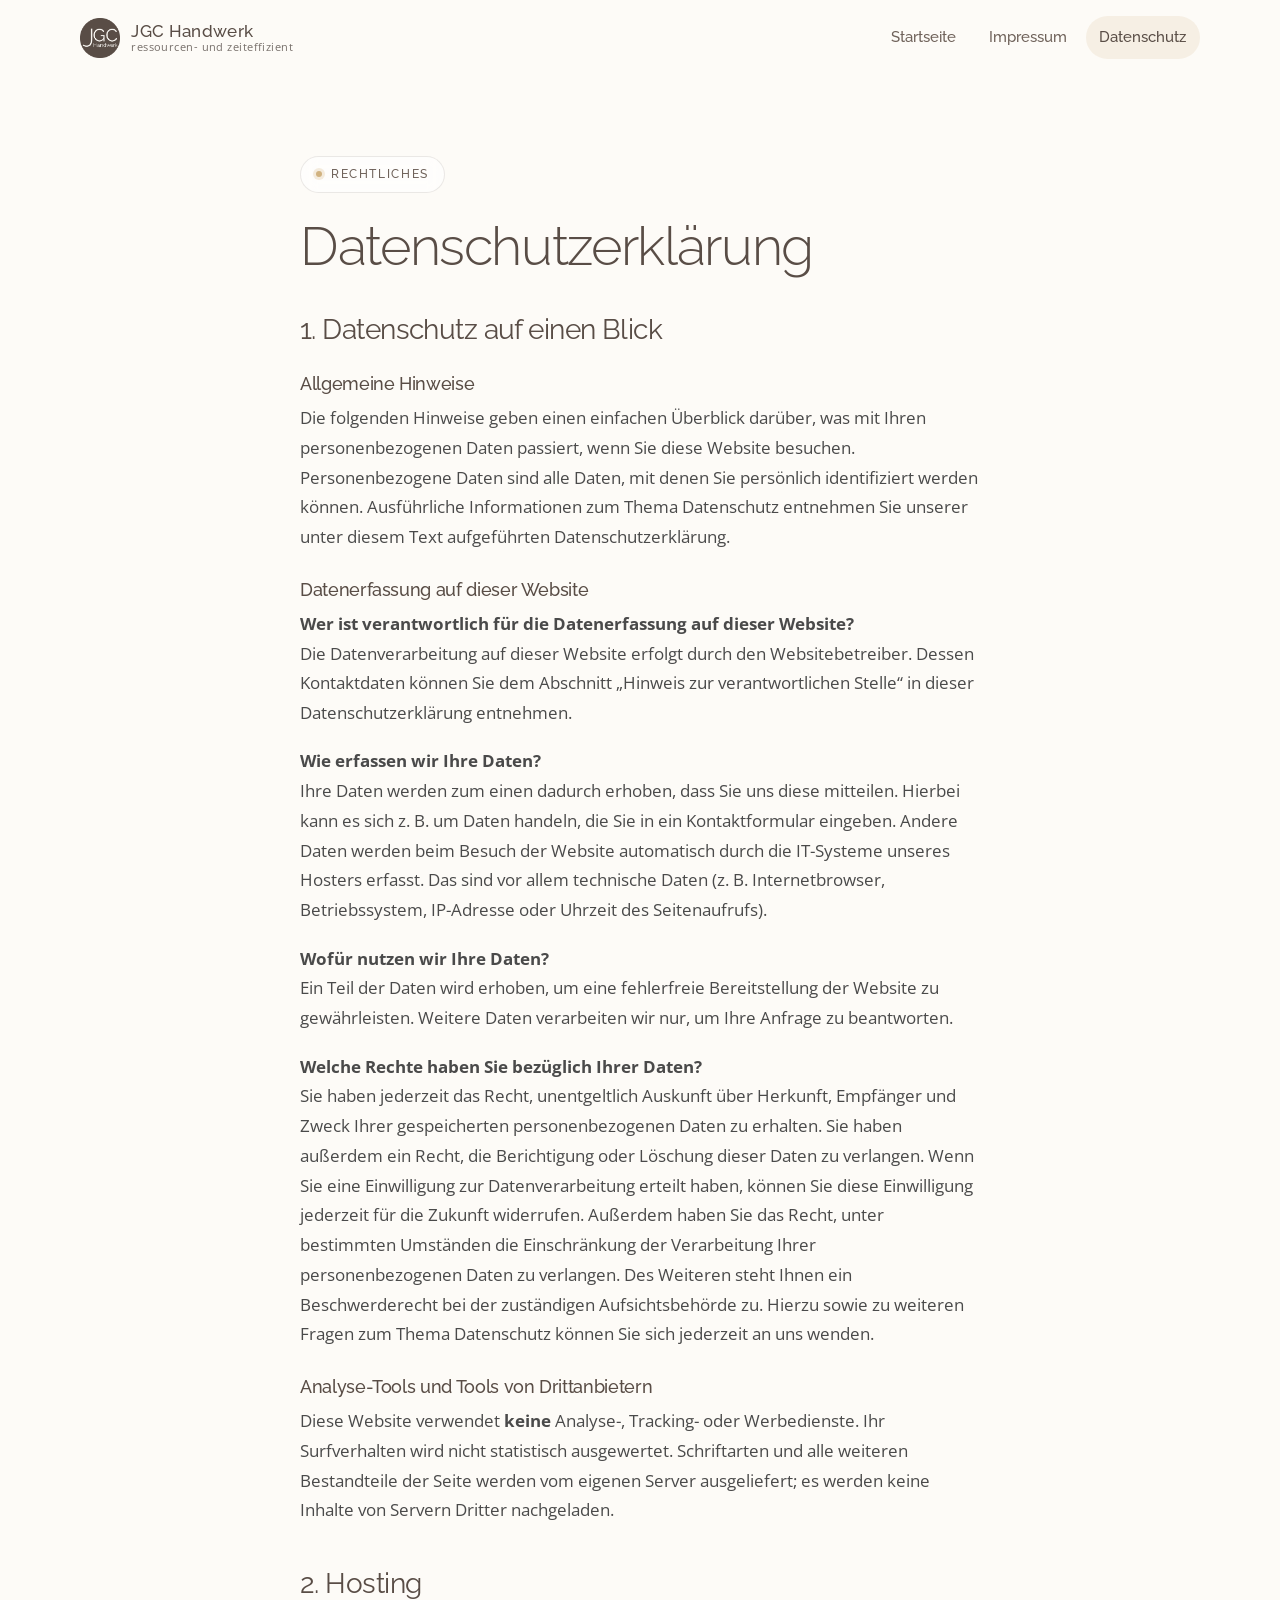
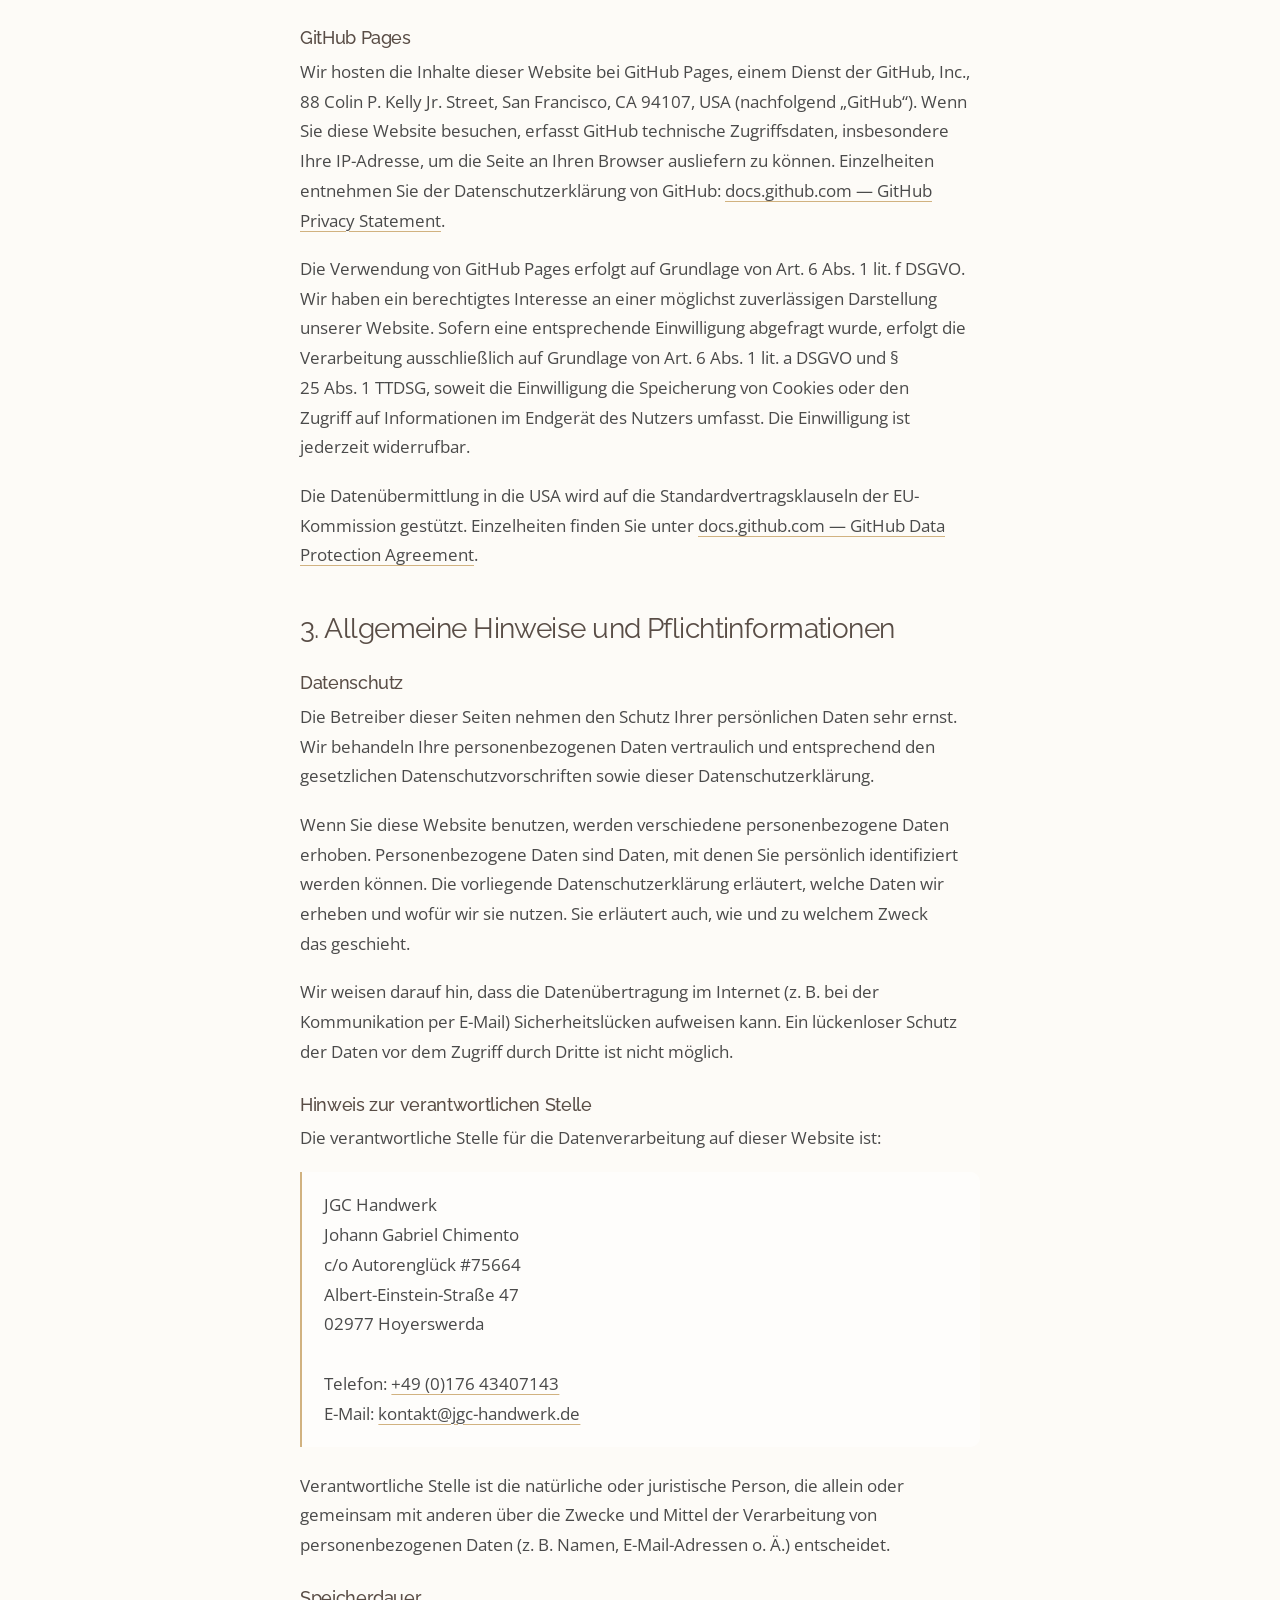
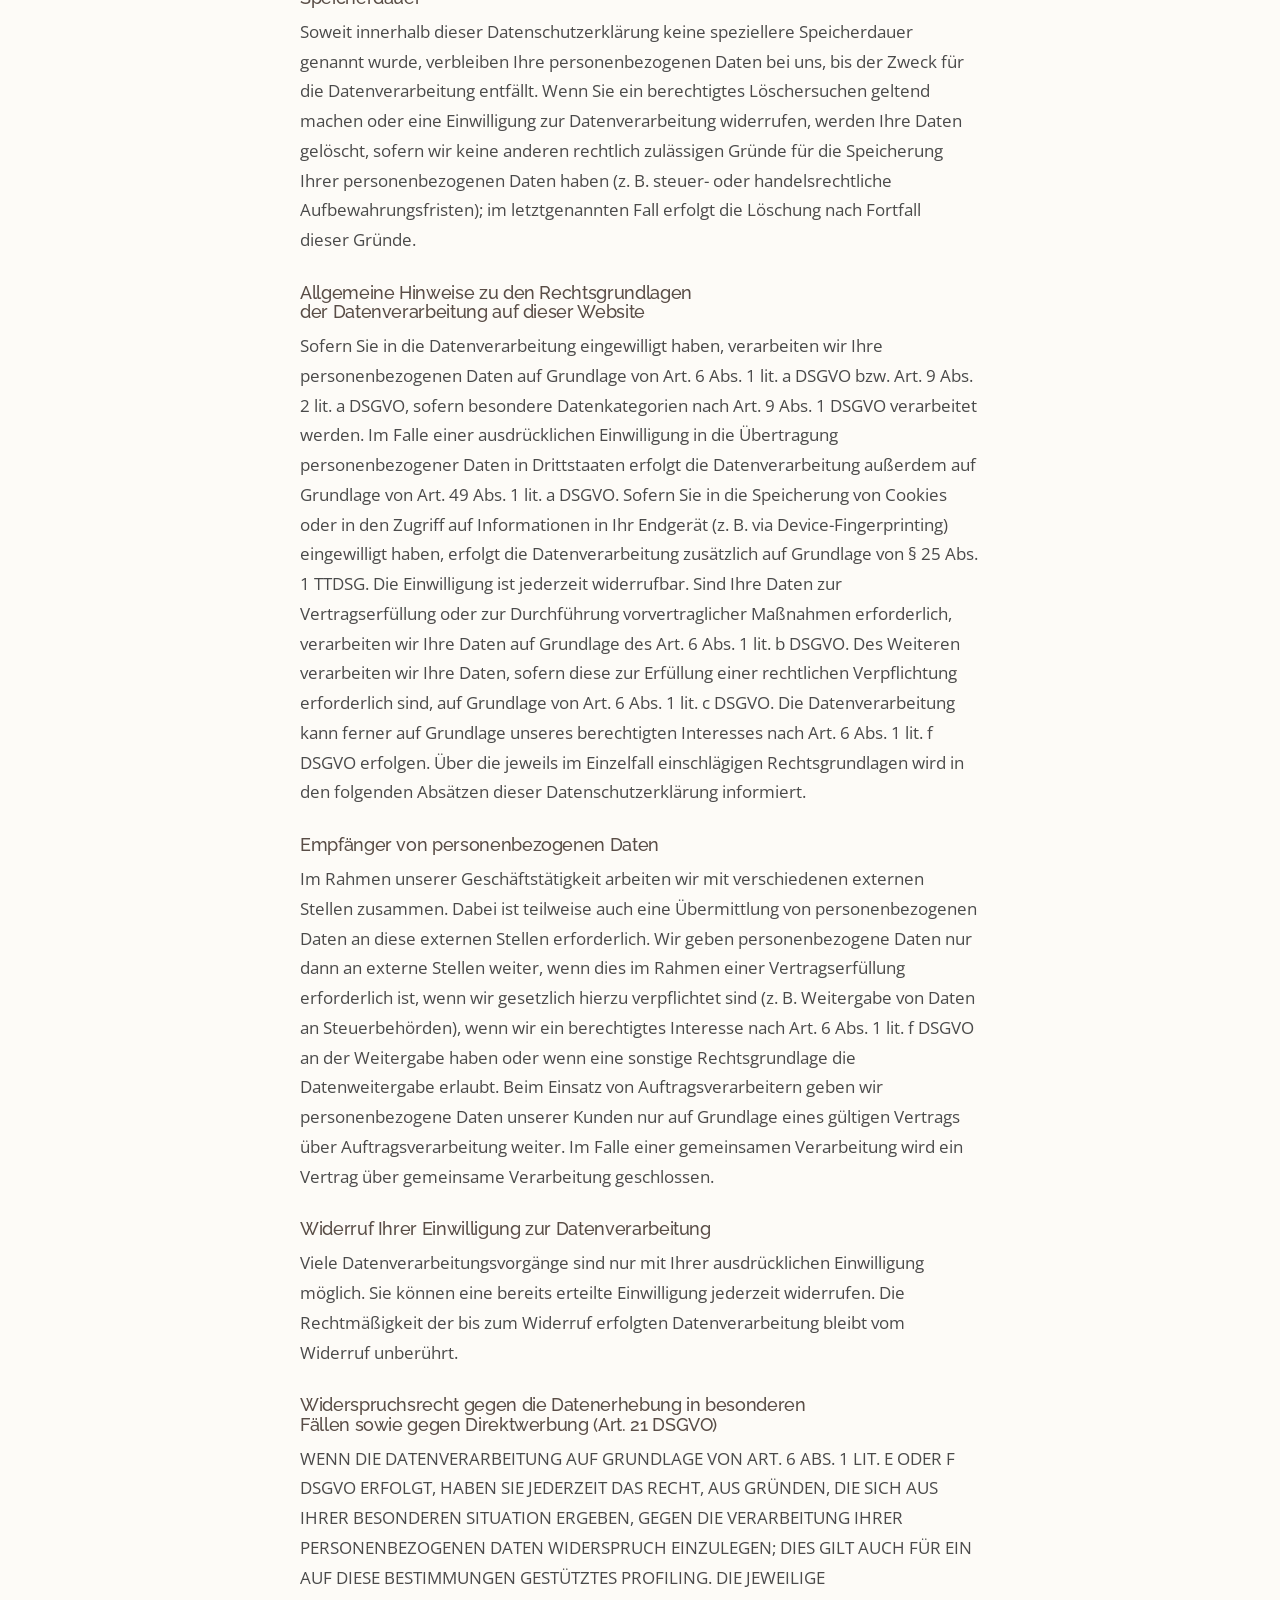
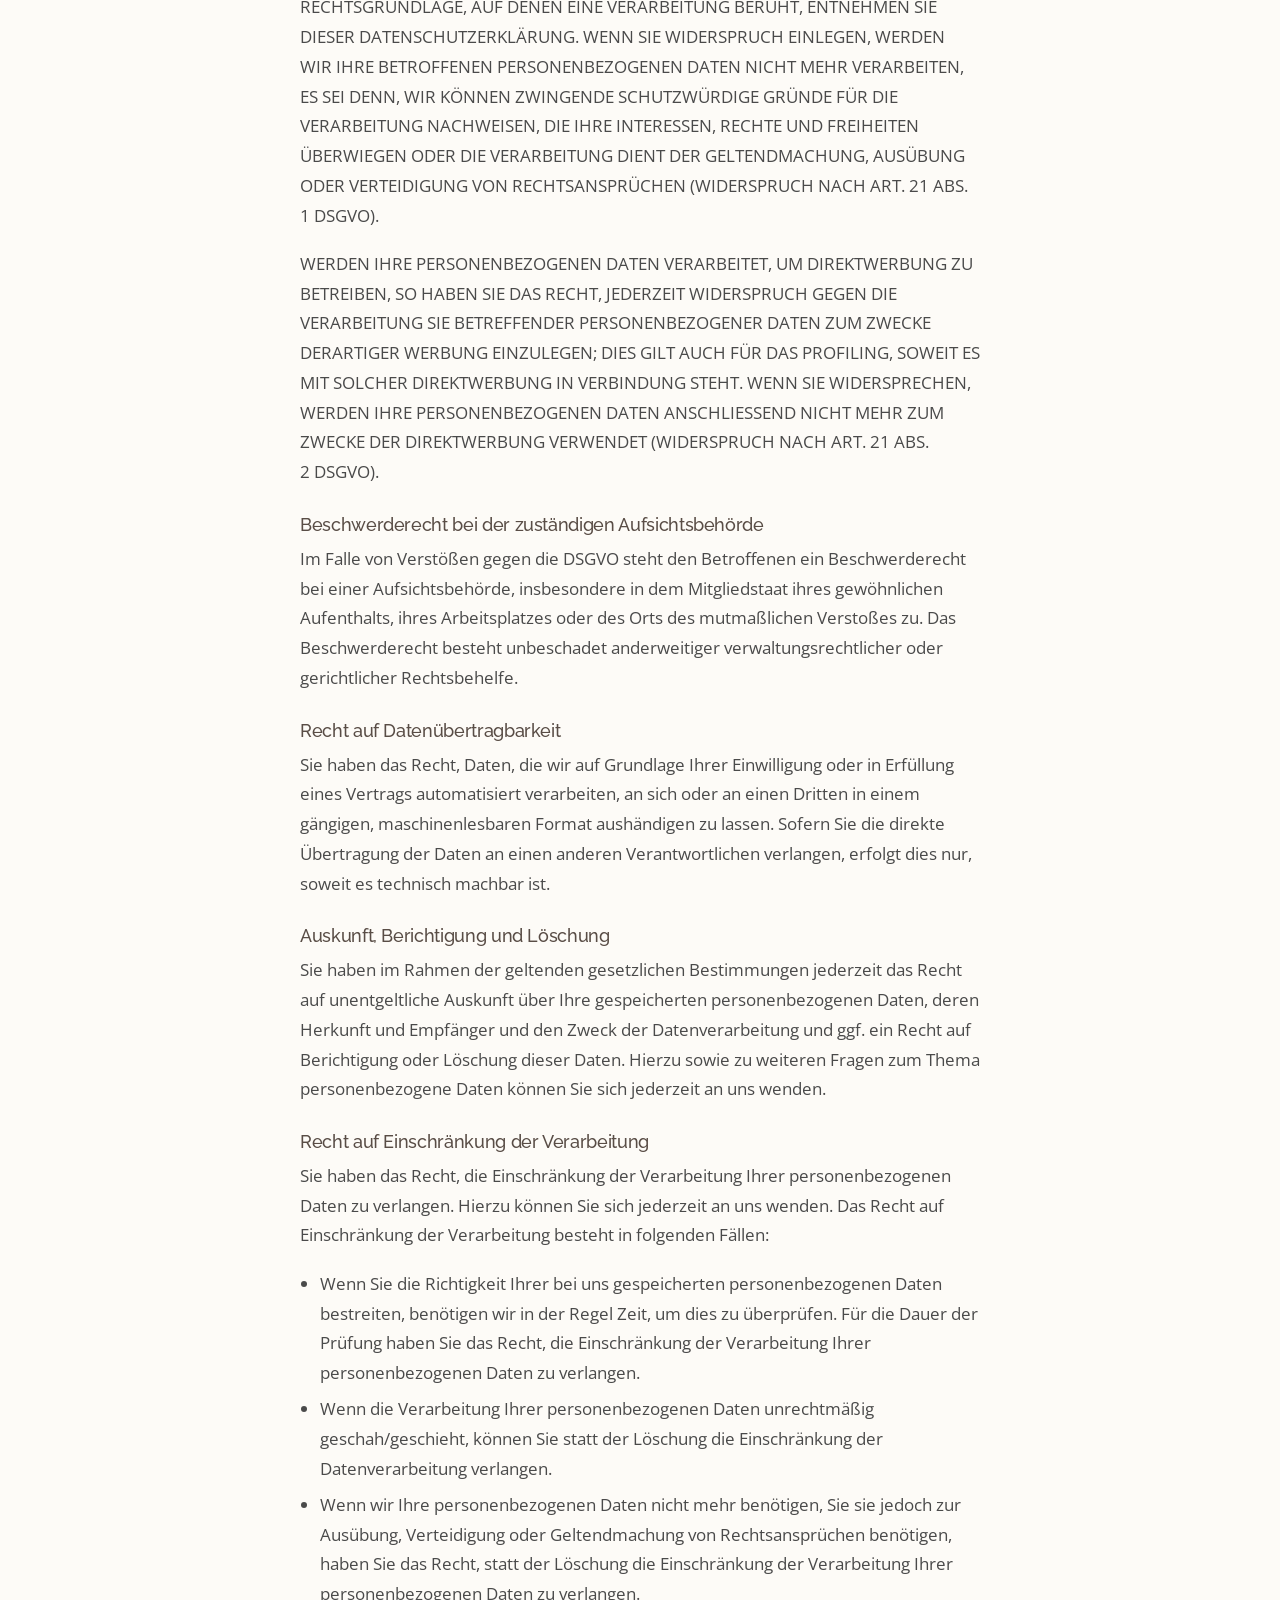
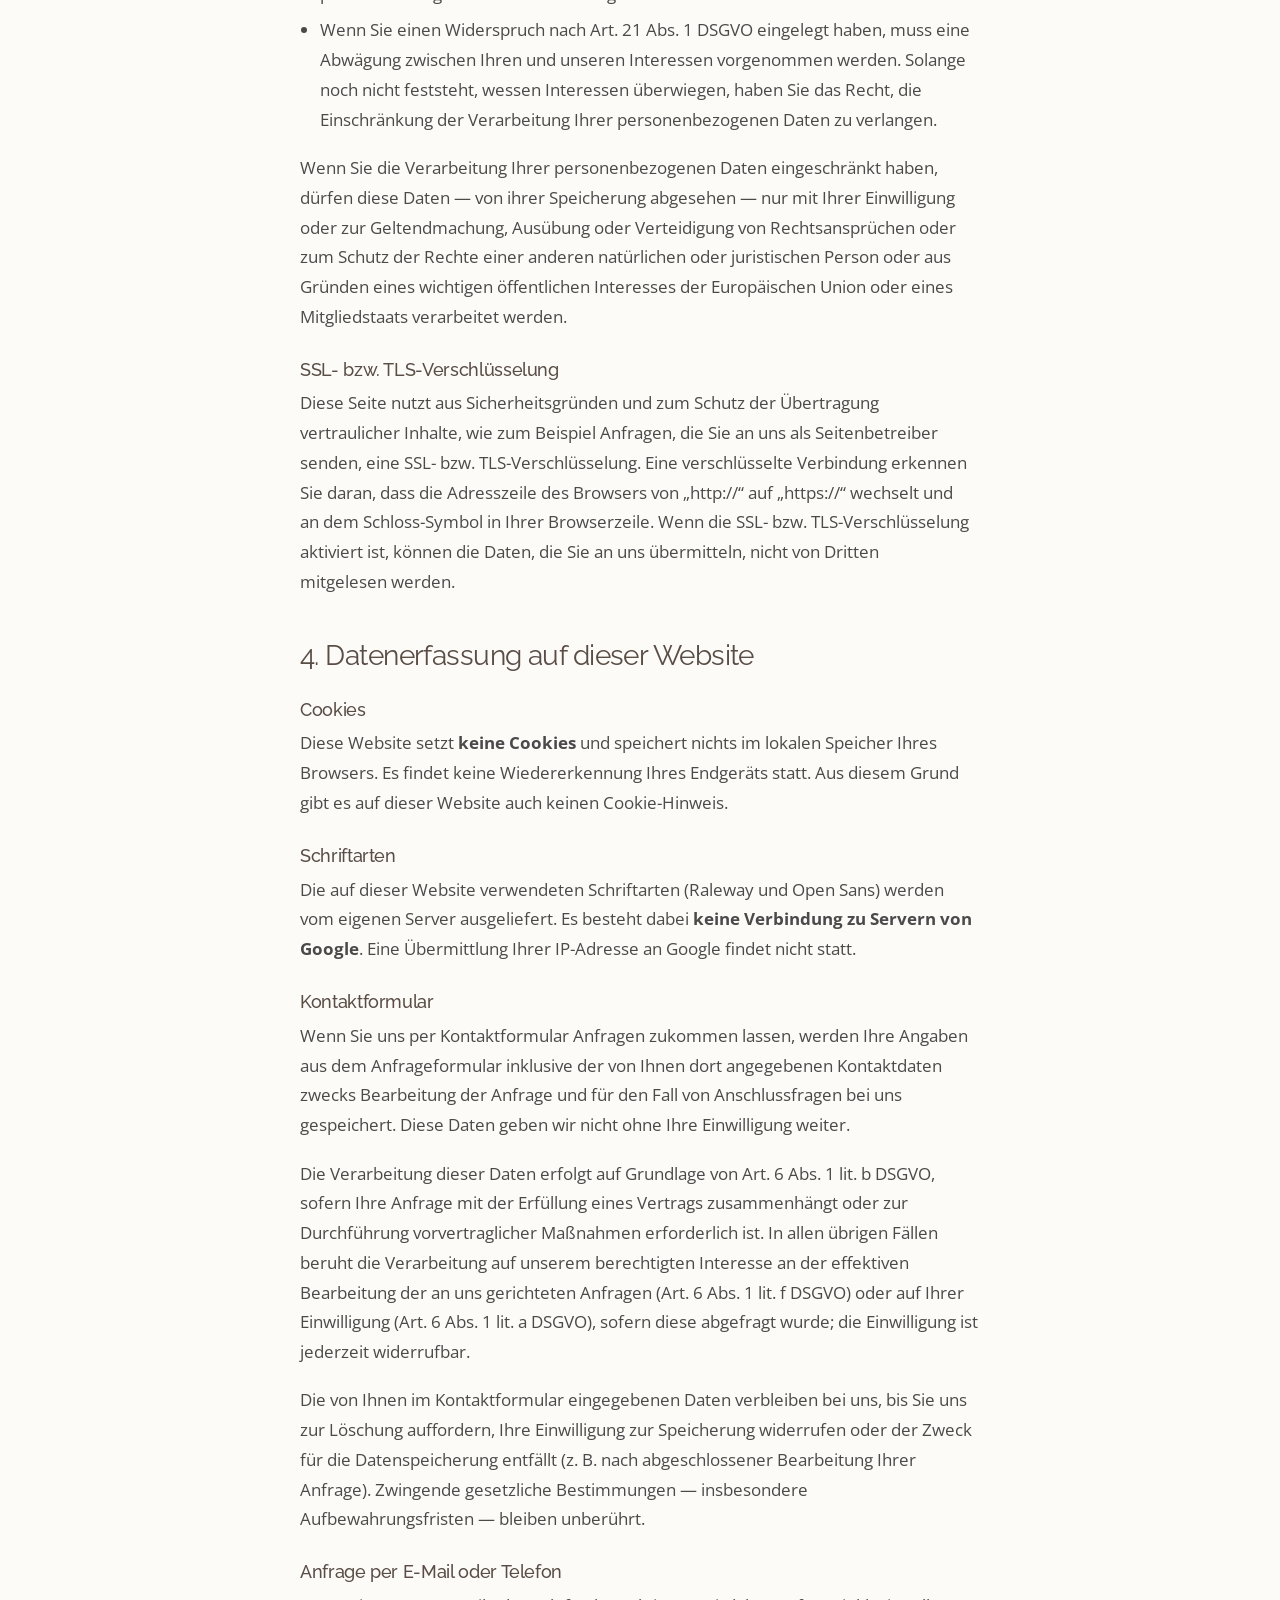
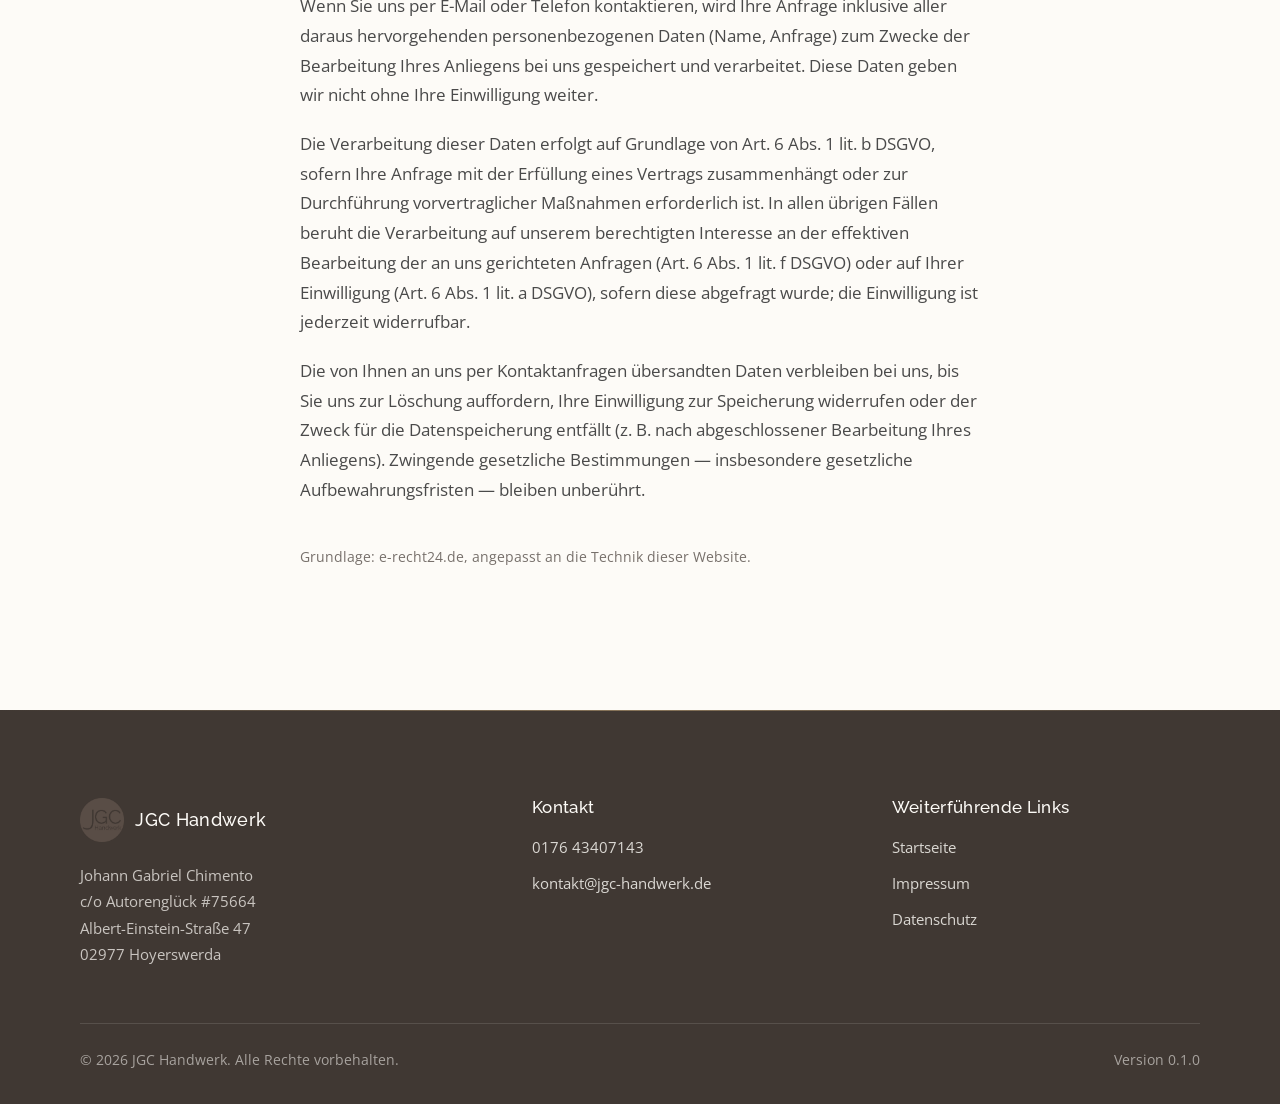
==== datenschutz.html @ c9935554 "Projekt angelegt: Stufe produkt, Geruest und Rueckkehrpunkt Neue Fassung der JGC-Handwerk-Website. I" ====
<!DOCTYPE html>
<html lang="de">
  <head>
    <meta charset="utf-8" />
    <meta name="viewport" content="width=device-width, initial-scale=1" />
    <title>Datenschutzerklärung — JGC Handwerk</title>
    <meta name="description" content="Datenschutzerklärung von JGC Handwerk — welche Daten diese Website erhebt und wofür." />
    <meta name="robots" content="noindex, follow" />
    <meta name="theme-color" content="#fdfbf7" />
    <link rel="canonical" href="https://jgc-handwerk.de/datenschutz.html" />

    <link rel="icon" href="assets/img/favicon-32.png" sizes="32x32" />
    <link rel="apple-touch-icon" href="assets/img/favicon-180.webp" />
    <link rel="preload" as="font" type="font/woff2" href="assets/fonts/raleway-latin.woff2" crossorigin />
    <link rel="preload" as="font" type="font/woff2" href="assets/fonts/open-sans-latin.woff2" crossorigin />
    <script>
      document.documentElement.classList.add("js");
    </script>
    <link rel="stylesheet" href="assets/css/style.css" />
  </head>

  <body>
    <a class="skip-link" href="#main">Zum Inhalt springen</a>

    <header class="header is-stuck" id="header">
      <div class="header__inner">
        <a class="brand" href="index.html" aria-label="JGC Handwerk — zur Startseite">
          <img src="assets/img/logo-kreis.webp" alt="" width="40" height="40" />
          <span class="brand__name">
            JGC Handwerk
            <span class="brand__claim">ressourcen- und zeiteffizient</span>
          </span>
        </a>

        <nav class="nav" id="nav" aria-label="Hauptnavigation">
          <a class="nav__link" href="index.html">Startseite</a>
          <a class="nav__link" href="impressum.html">Impressum</a>
          <a class="nav__link is-active" href="datenschutz.html">Datenschutz</a>
        </nav>
      </div>
    </header>

    <main class="legal" id="main">
      <div class="shell shell--narrow">
        <p class="eyebrow">Rechtliches</p>
        <h1 class="h-section" style="margin-bottom: 2.5rem">Datenschutzerklärung</h1>

        <div class="legal__body">
          <h2>1. Datenschutz auf einen Blick</h2>

          <h3>Allgemeine Hinweise</h3>
          <p>
            Die folgenden Hinweise geben einen einfachen Überblick darüber, was mit Ihren personenbezogenen Daten
            passiert, wenn Sie diese Website besuchen. Personenbezogene Daten sind alle Daten, mit denen Sie persönlich
            identifiziert werden können. Ausführliche Informationen zum Thema Datenschutz entnehmen Sie unserer unter
            diesem Text aufgeführten Datenschutzerklärung.
          </p>

          <h3>Datenerfassung auf dieser Website</h3>
          <p>
            <strong>Wer ist verantwortlich für die Datenerfassung auf dieser Website?</strong><br />
            Die Datenverarbeitung auf dieser Website erfolgt durch den Websitebetreiber. Dessen Kontaktdaten können Sie
            dem Abschnitt „Hinweis zur verantwortlichen Stelle“ in dieser Datenschutzerklärung entnehmen.
          </p>
          <p>
            <strong>Wie erfassen wir Ihre Daten?</strong><br />
            Ihre Daten werden zum einen dadurch erhoben, dass Sie uns diese mitteilen. Hierbei kann es sich z. B. um
            Daten handeln, die Sie in ein Kontaktformular eingeben. Andere Daten werden beim Besuch der Website
            automatisch durch die IT-Systeme unseres Hosters erfasst. Das sind vor allem technische Daten (z. B.
            Internetbrowser, Betriebssystem, IP-Adresse oder Uhrzeit des Seitenaufrufs).
          </p>
          <p>
            <strong>Wofür nutzen wir Ihre Daten?</strong><br />
            Ein Teil der Daten wird erhoben, um eine fehlerfreie Bereitstellung der Website zu gewährleisten. Weitere
            Daten verarbeiten wir nur, um Ihre Anfrage zu beantworten.
          </p>
          <p>
            <strong>Welche Rechte haben Sie bezüglich Ihrer Daten?</strong><br />
            Sie haben jederzeit das Recht, unentgeltlich Auskunft über Herkunft, Empfänger und Zweck Ihrer gespeicherten
            personenbezogenen Daten zu erhalten. Sie haben außerdem ein Recht, die Berichtigung oder Löschung dieser
            Daten zu verlangen. Wenn Sie eine Einwilligung zur Datenverarbeitung erteilt haben, können Sie diese
            Einwilligung jederzeit für die Zukunft widerrufen. Außerdem haben Sie das Recht, unter bestimmten Umständen
            die Einschränkung der Verarbeitung Ihrer personenbezogenen Daten zu verlangen. Des Weiteren steht Ihnen ein
            Beschwerderecht bei der zuständigen Aufsichtsbehörde zu. Hierzu sowie zu weiteren Fragen zum Thema
            Datenschutz können Sie sich jederzeit an uns wenden.
          </p>

          <h3>Analyse-Tools und Tools von Drittanbietern</h3>
          <p>
            Diese Website verwendet <strong>keine</strong> Analyse-, Tracking- oder Werbedienste. Ihr Surfverhalten wird
            nicht statistisch ausgewertet. Schriftarten und alle weiteren Bestandteile der Seite werden vom eigenen
            Server ausgeliefert; es werden keine Inhalte von Servern Dritter nachgeladen.
          </p>

          <h2>2. Hosting</h2>

          <h3>GitHub Pages</h3>
          <p>
            Wir hosten die Inhalte dieser Website bei GitHub Pages, einem Dienst der GitHub, Inc., 88 Colin P. Kelly Jr.
            Street, San Francisco, CA 94107, USA (nachfolgend „GitHub“). Wenn Sie diese Website besuchen, erfasst GitHub
            technische Zugriffsdaten, insbesondere Ihre IP-Adresse, um die Seite an Ihren Browser ausliefern zu können.
            Einzelheiten entnehmen Sie der Datenschutzerklärung von GitHub:
            <a href="https://docs.github.com/de/site-policy/privacy-policies/github-general-privacy-statement" target="_blank" rel="noopener noreferrer">
              docs.github.com — GitHub Privacy Statement</a>.
          </p>
          <p>
            Die Verwendung von GitHub Pages erfolgt auf Grundlage von Art. 6 Abs. 1 lit. f DSGVO. Wir haben ein
            berechtigtes Interesse an einer möglichst zuverlässigen Darstellung unserer Website. Sofern eine
            entsprechende Einwilligung abgefragt wurde, erfolgt die Verarbeitung ausschließlich auf Grundlage von Art. 6
            Abs. 1 lit. a DSGVO und § 25 Abs. 1 TTDSG, soweit die Einwilligung die Speicherung von Cookies oder den
            Zugriff auf Informationen im Endgerät des Nutzers umfasst. Die Einwilligung ist jederzeit widerrufbar.
          </p>
          <p>
            Die Datenübermittlung in die USA wird auf die Standardvertragsklauseln der EU-Kommission gestützt.
            Einzelheiten finden Sie unter
            <a href="https://docs.github.com/en/site-policy/privacy-policies/github-data-protection-agreement" target="_blank" rel="noopener noreferrer">
              docs.github.com — GitHub Data Protection Agreement</a>.
          </p>

          <h2>3. Allgemeine Hinweise und Pflichtinformationen</h2>

          <h3>Datenschutz</h3>
          <p>
            Die Betreiber dieser Seiten nehmen den Schutz Ihrer persönlichen Daten sehr ernst. Wir behandeln Ihre
            personenbezogenen Daten vertraulich und entsprechend den gesetzlichen Datenschutzvorschriften sowie dieser
            Datenschutzerklärung.
          </p>
          <p>
            Wenn Sie diese Website benutzen, werden verschiedene personenbezogene Daten erhoben. Personenbezogene Daten
            sind Daten, mit denen Sie persönlich identifiziert werden können. Die vorliegende Datenschutzerklärung
            erläutert, welche Daten wir erheben und wofür wir sie nutzen. Sie erläutert auch, wie und zu welchem Zweck
            das geschieht.
          </p>
          <p>
            Wir weisen darauf hin, dass die Datenübertragung im Internet (z. B. bei der Kommunikation per E-Mail)
            Sicherheitslücken aufweisen kann. Ein lückenloser Schutz der Daten vor dem Zugriff durch Dritte ist nicht
            möglich.
          </p>

          <h3>Hinweis zur verantwortlichen Stelle</h3>
          <p>Die verantwortliche Stelle für die Datenverarbeitung auf dieser Website ist:</p>
          <address>
            JGC Handwerk<br />
            Johann Gabriel Chimento<br />
            c/o Autorenglück #75664<br />
            Albert-Einstein-Straße 47<br />
            02977 Hoyerswerda<br /><br />
            Telefon: <a href="tel:+4917643407143">+49 (0)176 43407143</a><br />
            E-Mail: <a href="mailto:kontakt@jgc-handwerk.de">kontakt@jgc-handwerk.de</a>
          </address>
          <p>
            Verantwortliche Stelle ist die natürliche oder juristische Person, die allein oder gemeinsam mit anderen über
            die Zwecke und Mittel der Verarbeitung von personenbezogenen Daten (z. B. Namen, E-Mail-Adressen o. Ä.)
            entscheidet.
          </p>

          <h3>Speicherdauer</h3>
          <p>
            Soweit innerhalb dieser Datenschutzerklärung keine speziellere Speicherdauer genannt wurde, verbleiben Ihre
            personenbezogenen Daten bei uns, bis der Zweck für die Datenverarbeitung entfällt. Wenn Sie ein berechtigtes
            Löschersuchen geltend machen oder eine Einwilligung zur Datenverarbeitung widerrufen, werden Ihre Daten
            gelöscht, sofern wir keine anderen rechtlich zulässigen Gründe für die Speicherung Ihrer personenbezogenen
            Daten haben (z. B. steuer- oder handelsrechtliche Aufbewahrungsfristen); im letztgenannten Fall erfolgt die
            Löschung nach Fortfall dieser Gründe.
          </p>

          <h3>Allgemeine Hinweise zu den Rechtsgrundlagen der Datenverarbeitung auf dieser Website</h3>
          <p>
            Sofern Sie in die Datenverarbeitung eingewilligt haben, verarbeiten wir Ihre personenbezogenen Daten auf
            Grundlage von Art. 6 Abs. 1 lit. a DSGVO bzw. Art. 9 Abs. 2 lit. a DSGVO, sofern besondere Datenkategorien
            nach Art. 9 Abs. 1 DSGVO verarbeitet werden. Im Falle einer ausdrücklichen Einwilligung in die Übertragung
            personenbezogener Daten in Drittstaaten erfolgt die Datenverarbeitung außerdem auf Grundlage von Art. 49 Abs.
            1 lit. a DSGVO. Sofern Sie in die Speicherung von Cookies oder in den Zugriff auf Informationen in Ihr
            Endgerät (z. B. via Device-Fingerprinting) eingewilligt haben, erfolgt die Datenverarbeitung zusätzlich auf
            Grundlage von § 25 Abs. 1 TTDSG. Die Einwilligung ist jederzeit widerrufbar. Sind Ihre Daten zur
            Vertragserfüllung oder zur Durchführung vorvertraglicher Maßnahmen erforderlich, verarbeiten wir Ihre Daten
            auf Grundlage des Art. 6 Abs. 1 lit. b DSGVO. Des Weiteren verarbeiten wir Ihre Daten, sofern diese zur
            Erfüllung einer rechtlichen Verpflichtung erforderlich sind, auf Grundlage von Art. 6 Abs. 1 lit. c DSGVO.
            Die Datenverarbeitung kann ferner auf Grundlage unseres berechtigten Interesses nach Art. 6 Abs. 1 lit. f
            DSGVO erfolgen. Über die jeweils im Einzelfall einschlägigen Rechtsgrundlagen wird in den folgenden Absätzen
            dieser Datenschutzerklärung informiert.
          </p>

          <h3>Empfänger von personenbezogenen Daten</h3>
          <p>
            Im Rahmen unserer Geschäftstätigkeit arbeiten wir mit verschiedenen externen Stellen zusammen. Dabei ist
            teilweise auch eine Übermittlung von personenbezogenen Daten an diese externen Stellen erforderlich. Wir
            geben personenbezogene Daten nur dann an externe Stellen weiter, wenn dies im Rahmen einer Vertragserfüllung
            erforderlich ist, wenn wir gesetzlich hierzu verpflichtet sind (z. B. Weitergabe von Daten an
            Steuerbehörden), wenn wir ein berechtigtes Interesse nach Art. 6 Abs. 1 lit. f DSGVO an der Weitergabe haben
            oder wenn eine sonstige Rechtsgrundlage die Datenweitergabe erlaubt. Beim Einsatz von Auftragsverarbeitern
            geben wir personenbezogene Daten unserer Kunden nur auf Grundlage eines gültigen Vertrags über
            Auftragsverarbeitung weiter. Im Falle einer gemeinsamen Verarbeitung wird ein Vertrag über gemeinsame
            Verarbeitung geschlossen.
          </p>

          <h3>Widerruf Ihrer Einwilligung zur Datenverarbeitung</h3>
          <p>
            Viele Datenverarbeitungsvorgänge sind nur mit Ihrer ausdrücklichen Einwilligung möglich. Sie können eine
            bereits erteilte Einwilligung jederzeit widerrufen. Die Rechtmäßigkeit der bis zum Widerruf erfolgten
            Datenverarbeitung bleibt vom Widerruf unberührt.
          </p>

          <h3>Widerspruchsrecht gegen die Datenerhebung in besonderen Fällen sowie gegen Direktwerbung (Art. 21 DSGVO)</h3>
          <p>
            WENN DIE DATENVERARBEITUNG AUF GRUNDLAGE VON ART. 6 ABS. 1 LIT. E ODER F DSGVO ERFOLGT, HABEN SIE JEDERZEIT
            DAS RECHT, AUS GRÜNDEN, DIE SICH AUS IHRER BESONDEREN SITUATION ERGEBEN, GEGEN DIE VERARBEITUNG IHRER
            PERSONENBEZOGENEN DATEN WIDERSPRUCH EINZULEGEN; DIES GILT AUCH FÜR EIN AUF DIESE BESTIMMUNGEN GESTÜTZTES
            PROFILING. DIE JEWEILIGE RECHTSGRUNDLAGE, AUF DENEN EINE VERARBEITUNG BERUHT, ENTNEHMEN SIE DIESER
            DATENSCHUTZERKLÄRUNG. WENN SIE WIDERSPRUCH EINLEGEN, WERDEN WIR IHRE BETROFFENEN PERSONENBEZOGENEN DATEN
            NICHT MEHR VERARBEITEN, ES SEI DENN, WIR KÖNNEN ZWINGENDE SCHUTZWÜRDIGE GRÜNDE FÜR DIE VERARBEITUNG
            NACHWEISEN, DIE IHRE INTERESSEN, RECHTE UND FREIHEITEN ÜBERWIEGEN ODER DIE VERARBEITUNG DIENT DER
            GELTENDMACHUNG, AUSÜBUNG ODER VERTEIDIGUNG VON RECHTSANSPRÜCHEN (WIDERSPRUCH NACH ART. 21 ABS. 1 DSGVO).
          </p>
          <p>
            WERDEN IHRE PERSONENBEZOGENEN DATEN VERARBEITET, UM DIREKTWERBUNG ZU BETREIBEN, SO HABEN SIE DAS RECHT,
            JEDERZEIT WIDERSPRUCH GEGEN DIE VERARBEITUNG SIE BETREFFENDER PERSONENBEZOGENER DATEN ZUM ZWECKE DERARTIGER
            WERBUNG EINZULEGEN; DIES GILT AUCH FÜR DAS PROFILING, SOWEIT ES MIT SOLCHER DIREKTWERBUNG IN VERBINDUNG
            STEHT. WENN SIE WIDERSPRECHEN, WERDEN IHRE PERSONENBEZOGENEN DATEN ANSCHLIESSEND NICHT MEHR ZUM ZWECKE DER
            DIREKTWERBUNG VERWENDET (WIDERSPRUCH NACH ART. 21 ABS. 2 DSGVO).
          </p>

          <h3>Beschwerderecht bei der zuständigen Aufsichtsbehörde</h3>
          <p>
            Im Falle von Verstößen gegen die DSGVO steht den Betroffenen ein Beschwerderecht bei einer Aufsichtsbehörde,
            insbesondere in dem Mitgliedstaat ihres gewöhnlichen Aufenthalts, ihres Arbeitsplatzes oder des Orts des
            mutmaßlichen Verstoßes zu. Das Beschwerderecht besteht unbeschadet anderweitiger verwaltungsrechtlicher oder
            gerichtlicher Rechtsbehelfe.
          </p>

          <h3>Recht auf Datenübertragbarkeit</h3>
          <p>
            Sie haben das Recht, Daten, die wir auf Grundlage Ihrer Einwilligung oder in Erfüllung eines Vertrags
            automatisiert verarbeiten, an sich oder an einen Dritten in einem gängigen, maschinenlesbaren Format
            aushändigen zu lassen. Sofern Sie die direkte Übertragung der Daten an einen anderen Verantwortlichen
            verlangen, erfolgt dies nur, soweit es technisch machbar ist.
          </p>

          <h3>Auskunft, Berichtigung und Löschung</h3>
          <p>
            Sie haben im Rahmen der geltenden gesetzlichen Bestimmungen jederzeit das Recht auf unentgeltliche Auskunft
            über Ihre gespeicherten personenbezogenen Daten, deren Herkunft und Empfänger und den Zweck der
            Datenverarbeitung und ggf. ein Recht auf Berichtigung oder Löschung dieser Daten. Hierzu sowie zu weiteren
            Fragen zum Thema personenbezogene Daten können Sie sich jederzeit an uns wenden.
          </p>

          <h3>Recht auf Einschränkung der Verarbeitung</h3>
          <p>
            Sie haben das Recht, die Einschränkung der Verarbeitung Ihrer personenbezogenen Daten zu verlangen. Hierzu
            können Sie sich jederzeit an uns wenden. Das Recht auf Einschränkung der Verarbeitung besteht in folgenden
            Fällen:
          </p>
          <ul>
            <li>
              Wenn Sie die Richtigkeit Ihrer bei uns gespeicherten personenbezogenen Daten bestreiten, benötigen wir in
              der Regel Zeit, um dies zu überprüfen. Für die Dauer der Prüfung haben Sie das Recht, die Einschränkung der
              Verarbeitung Ihrer personenbezogenen Daten zu verlangen.
            </li>
            <li>
              Wenn die Verarbeitung Ihrer personenbezogenen Daten unrechtmäßig geschah/geschieht, können Sie statt der
              Löschung die Einschränkung der Datenverarbeitung verlangen.
            </li>
            <li>
              Wenn wir Ihre personenbezogenen Daten nicht mehr benötigen, Sie sie jedoch zur Ausübung, Verteidigung oder
              Geltendmachung von Rechtsansprüchen benötigen, haben Sie das Recht, statt der Löschung die Einschränkung
              der Verarbeitung Ihrer personenbezogenen Daten zu verlangen.
            </li>
            <li>
              Wenn Sie einen Widerspruch nach Art. 21 Abs. 1 DSGVO eingelegt haben, muss eine Abwägung zwischen Ihren und
              unseren Interessen vorgenommen werden. Solange noch nicht feststeht, wessen Interessen überwiegen, haben
              Sie das Recht, die Einschränkung der Verarbeitung Ihrer personenbezogenen Daten zu verlangen.
            </li>
          </ul>
          <p>
            Wenn Sie die Verarbeitung Ihrer personenbezogenen Daten eingeschränkt haben, dürfen diese Daten — von ihrer
            Speicherung abgesehen — nur mit Ihrer Einwilligung oder zur Geltendmachung, Ausübung oder Verteidigung von
            Rechtsansprüchen oder zum Schutz der Rechte einer anderen natürlichen oder juristischen Person oder aus
            Gründen eines wichtigen öffentlichen Interesses der Europäischen Union oder eines Mitgliedstaats verarbeitet
            werden.
          </p>

          <h3>SSL- bzw. TLS-Verschlüsselung</h3>
          <p>
            Diese Seite nutzt aus Sicherheitsgründen und zum Schutz der Übertragung vertraulicher Inhalte, wie zum
            Beispiel Anfragen, die Sie an uns als Seitenbetreiber senden, eine SSL- bzw. TLS-Verschlüsselung. Eine
            verschlüsselte Verbindung erkennen Sie daran, dass die Adresszeile des Browsers von „http://“ auf „https://“
            wechselt und an dem Schloss-Symbol in Ihrer Browserzeile. Wenn die SSL- bzw. TLS-Verschlüsselung aktiviert
            ist, können die Daten, die Sie an uns übermitteln, nicht von Dritten mitgelesen werden.
          </p>

          <h2>4. Datenerfassung auf dieser Website</h2>

          <h3>Cookies</h3>
          <p>
            Diese Website setzt <strong>keine Cookies</strong> und speichert nichts im lokalen Speicher Ihres Browsers.
            Es findet keine Wiedererkennung Ihres Endgeräts statt. Aus diesem Grund gibt es auf dieser Website auch
            keinen Cookie-Hinweis.
          </p>

          <h3>Schriftarten</h3>
          <p>
            Die auf dieser Website verwendeten Schriftarten (Raleway und Open Sans) werden vom eigenen Server
            ausgeliefert. Es besteht dabei <strong>keine Verbindung zu Servern von Google</strong>. Eine Übermittlung
            Ihrer IP-Adresse an Google findet nicht statt.
          </p>

          <h3>Kontaktformular</h3>
          <p>
            Wenn Sie uns per Kontaktformular Anfragen zukommen lassen, werden Ihre Angaben aus dem Anfrageformular
            inklusive der von Ihnen dort angegebenen Kontaktdaten zwecks Bearbeitung der Anfrage und für den Fall von
            Anschlussfragen bei uns gespeichert. Diese Daten geben wir nicht ohne Ihre Einwilligung weiter.
          </p>
          <p>
            Die Verarbeitung dieser Daten erfolgt auf Grundlage von Art. 6 Abs. 1 lit. b DSGVO, sofern Ihre Anfrage mit
            der Erfüllung eines Vertrags zusammenhängt oder zur Durchführung vorvertraglicher Maßnahmen erforderlich ist.
            In allen übrigen Fällen beruht die Verarbeitung auf unserem berechtigten Interesse an der effektiven
            Bearbeitung der an uns gerichteten Anfragen (Art. 6 Abs. 1 lit. f DSGVO) oder auf Ihrer Einwilligung (Art. 6
            Abs. 1 lit. a DSGVO), sofern diese abgefragt wurde; die Einwilligung ist jederzeit widerrufbar.
          </p>
          <p>
            Die von Ihnen im Kontaktformular eingegebenen Daten verbleiben bei uns, bis Sie uns zur Löschung auffordern,
            Ihre Einwilligung zur Speicherung widerrufen oder der Zweck für die Datenspeicherung entfällt (z. B. nach
            abgeschlossener Bearbeitung Ihrer Anfrage). Zwingende gesetzliche Bestimmungen — insbesondere
            Aufbewahrungsfristen — bleiben unberührt.
          </p>

          <h3>Anfrage per E-Mail oder Telefon</h3>
          <p>
            Wenn Sie uns per E-Mail oder Telefon kontaktieren, wird Ihre Anfrage inklusive aller daraus hervorgehenden
            personenbezogenen Daten (Name, Anfrage) zum Zwecke der Bearbeitung Ihres Anliegens bei uns gespeichert und
            verarbeitet. Diese Daten geben wir nicht ohne Ihre Einwilligung weiter.
          </p>
          <p>
            Die Verarbeitung dieser Daten erfolgt auf Grundlage von Art. 6 Abs. 1 lit. b DSGVO, sofern Ihre Anfrage mit
            der Erfüllung eines Vertrags zusammenhängt oder zur Durchführung vorvertraglicher Maßnahmen erforderlich ist.
            In allen übrigen Fällen beruht die Verarbeitung auf unserem berechtigten Interesse an der effektiven
            Bearbeitung der an uns gerichteten Anfragen (Art. 6 Abs. 1 lit. f DSGVO) oder auf Ihrer Einwilligung (Art. 6
            Abs. 1 lit. a DSGVO), sofern diese abgefragt wurde; die Einwilligung ist jederzeit widerrufbar.
          </p>
          <p>
            Die von Ihnen an uns per Kontaktanfragen übersandten Daten verbleiben bei uns, bis Sie uns zur Löschung
            auffordern, Ihre Einwilligung zur Speicherung widerrufen oder der Zweck für die Datenspeicherung entfällt
            (z. B. nach abgeschlossener Bearbeitung Ihres Anliegens). Zwingende gesetzliche Bestimmungen — insbesondere
            gesetzliche Aufbewahrungsfristen — bleiben unberührt.
          </p>

          <p style="margin-top: 2.5rem; font-size: 0.88rem; color: var(--text-weak)">
            Grundlage: e-recht24.de, angepasst an die Technik dieser Website.
          </p>
        </div>
      </div>
    </main>

    <footer class="footer">
      <div class="shell">
        <div class="footer__grid">
          <div class="footer__brand-col">
            <div class="footer__brand">
              <img src="assets/img/logo-kreis.webp" alt="" width="44" height="44" />
              <strong>JGC Handwerk</strong>
            </div>
            <p>
              Johann Gabriel Chimento<br />
              c/o Autorenglück #75664<br />
              Albert-Einstein-Straße 47<br />
              02977 Hoyerswerda
            </p>
          </div>

          <div>
            <h2>Kontakt</h2>
            <ul class="footer__list">
              <li><a href="tel:+4917643407143">0176 43407143</a></li>
              <li><a href="mailto:kontakt@jgc-handwerk.de">kontakt@jgc-handwerk.de</a></li>
            </ul>
          </div>

          <div>
            <h2>Weiterführende Links</h2>
            <ul class="footer__list">
              <li><a href="index.html">Startseite</a></li>
              <li><a href="impressum.html">Impressum</a></li>
              <li><a href="datenschutz.html">Datenschutz</a></li>
            </ul>
          </div>
        </div>

        <div class="footer__bottom">
          <span>&copy; <span id="jahr">2026</span> JGC Handwerk. Alle Rechte vorbehalten.</span>
          <span>Version <span id="version">—</span></span>
        </div>
      </div>
    </footer>

    <script src="assets/js/config.js"></script>
    <script src="assets/js/main.js"></script>
  </body>
</html>
---- assets/css/style.css ----
/* ============================================================
   JGC Handwerk — Design-System
   Farbwelt der bestehenden Seite (Sand, Holz, Taupe, Sandgold),
   Bewegungs- und Layoutsprache nach dem Vorbild fora.so.
   ============================================================ */

@import url("../fonts/fonts.css");

/* ---------- 1. Tokens ------------------------------------- */

:root {
  /* Marke — ausgelesen aus der bestehenden Seite */
  --taupe-900: #2f2a26;
  --taupe-800: #403833;
  --taupe-700: #594d46; /* Logo-Braun */
  --taupe-600: #6f625a;
  --taupe-500: #8c7f77;

  --gold-600: #8c6d42; /* dunkel genug fuer Text auf hell */
  --gold-500: #b99a66;
  --gold-400: #d1b280; /* Marken-Sandgold */
  --gold-300: #e3cca6;
  --gold-200: #f0e2c9;

  --sand-50: #fdfbf7;
  --sand-100: #f8f3ec;
  --sand-200: #f1e9dd;
  --sand-300: #e6dac8;

  --text: #4a4a4a; /* Fliesstext der bestehenden Seite */
  --text-weak: #77706b;
  --white: #fff;

  /* Rollen */
  --bg: var(--sand-50);
  --bg-alt: var(--sand-100);
  --ink: var(--taupe-700);
  --accent: var(--gold-400);
  --accent-text: var(--gold-600);
  --line: rgba(89, 77, 70, 0.12);
  --line-soft: rgba(89, 77, 70, 0.07);

  /* Glas — der Fora-Kartenlook, auf hellem Grund gedacht */
  --glass-bg: rgba(255, 255, 255, 0.66);
  --glass-border: rgba(255, 255, 255, 0.85);
  --glass-blur: blur(18px) saturate(1.25);

  /* Schatten: eng gestapelt statt einer harten Kante */
  --shadow-sm: 0 1px 2px rgba(89, 77, 70, 0.05), 0 2px 8px -2px rgba(89, 77, 70, 0.06);
  --shadow-md: 0 1px 2px rgba(89, 77, 70, 0.05), 0 12px 28px -8px rgba(89, 77, 70, 0.14);
  --shadow-lg: 0 2px 4px rgba(89, 77, 70, 0.06), 0 28px 60px -18px rgba(89, 77, 70, 0.22);

  /* Radien */
  --r-sm: 10px;
  --r-md: 16px;
  --r-lg: 24px;
  --r-xl: 32px;
  --r-pill: 100px;

  /* Raster */
  --max: 1200px;
  --max-narrow: 760px;
  --gutter: clamp(1.25rem, 4vw, 2.5rem);
  --section-y: clamp(5rem, 11vw, 9rem);

  /* Bewegung */
  --ease: cubic-bezier(0.22, 1, 0.36, 1);
  --ease-inout: cubic-bezier(0.44, 0, 0.56, 1);
  --dur: 0.55s;

  --header-h: 76px;
}

/* ---------- 2. Grundlage ---------------------------------- */

*,
*::before,
*::after {
  box-sizing: border-box;
}

html {
  -webkit-text-size-adjust: 100%;
  scroll-behavior: smooth;
  scroll-padding-top: calc(var(--header-h) + 1rem);
}

body {
  margin: 0;
  background: var(--bg);
  color: var(--text);
  font-family: "Open Sans", system-ui, -apple-system, "Segoe UI", sans-serif;
  font-size: clamp(1rem, 0.96rem + 0.2vw, 1.0625rem);
  line-height: 1.75;
  -webkit-font-smoothing: antialiased;
  text-rendering: optimizeLegibility;
  overflow-x: hidden;
}

img,
svg,
video {
  display: block;
  max-width: 100%;
  height: auto;
}

h1,
h2,
h3,
h4 {
  font-family: Raleway, system-ui, sans-serif;
  color: var(--ink);
  font-weight: 300;
  letter-spacing: -0.02em;
  line-height: 1.1;
  margin: 0;
  text-wrap: balance;
}

p {
  margin: 0 0 1.1em;
  text-wrap: pretty;
}

p:last-child {
  margin-bottom: 0;
}

a {
  color: inherit;
  text-decoration-color: var(--gold-400);
  text-underline-offset: 0.22em;
  text-decoration-thickness: 1px;
  transition: color 0.3s var(--ease-inout), text-decoration-color 0.3s var(--ease-inout);
}

a:hover {
  color: var(--accent-text);
  text-decoration-color: var(--gold-600);
}

:focus-visible {
  outline: 2px solid var(--gold-600);
  outline-offset: 3px;
  border-radius: 4px;
}

::selection {
  background: var(--gold-300);
  color: var(--taupe-900);
}

.skip-link {
  position: absolute;
  left: -9999px;
  top: 0;
  z-index: 999;
  background: var(--taupe-700);
  color: var(--sand-50);
  padding: 0.75rem 1.25rem;
  border-radius: 0 0 var(--r-sm) 0;
}

.skip-link:focus {
  left: 0;
}

.visually-hidden {
  position: absolute;
  width: 1px;
  height: 1px;
  padding: 0;
  margin: -1px;
  overflow: hidden;
  clip: rect(0 0 0 0);
  white-space: nowrap;
  border: 0;
}

/* ---------- 3. Layout-Bausteine --------------------------- */

.shell {
  width: 100%;
  max-width: var(--max);
  margin-inline: auto;
  padding-inline: var(--gutter);
}

.shell--narrow {
  max-width: var(--max-narrow);
}

.section {
  position: relative;
  padding-block: var(--section-y);
}

.section--tint {
  background: var(--bg-alt);
}

/* Weicher Uebergang zwischen zwei Flaechen statt harter Kante */
.section--tint::before,
.section--tint::after {
  content: "";
  position: absolute;
  inset-inline: 0;
  height: 120px;
  pointer-events: none;
}

.section--tint::before {
  top: 0;
  background: linear-gradient(to bottom, var(--sand-50), transparent);
}

.section--tint::after {
  bottom: 0;
  background: linear-gradient(to top, var(--sand-50), transparent);
}

/* ---------- 4. Typo-Muster (Fora-Rhythmus) ---------------- */

/* Kapsel-Etikett ueber jeder Ueberschrift */
.eyebrow {
  display: inline-flex;
  align-items: center;
  gap: 0.55rem;
  padding: 0.4rem 0.95rem;
  border: 1px solid var(--line);
  border-radius: var(--r-pill);
  background: rgba(255, 255, 255, 0.6);
  backdrop-filter: blur(8px);
  font-family: Raleway, sans-serif;
  font-size: 0.78rem;
  font-weight: 500;
  letter-spacing: 0.13em;
  text-transform: uppercase;
  color: var(--taupe-600);
  margin-bottom: 1.5rem;
}

.eyebrow::before {
  content: "";
  width: 6px;
  height: 6px;
  border-radius: 50%;
  background: var(--gold-400);
  box-shadow: 0 0 0 3px rgba(209, 178, 128, 0.25);
}

.h-display {
  font-size: clamp(2.35rem, 1.3rem + 4.4vw, 4.6rem);
  font-weight: 200;
  letter-spacing: -0.032em;
  line-height: 1.04;
}

.h-section {
  font-size: clamp(1.95rem, 1.2rem + 3.1vw, 3.4rem);
  font-weight: 300;
  letter-spacing: -0.025em;
  line-height: 1.08;
}

.h-card {
  font-size: clamp(1.15rem, 1.05rem + 0.5vw, 1.45rem);
  font-weight: 500;
  letter-spacing: -0.01em;
  line-height: 1.25;
}

.lead {
  font-size: clamp(1.05rem, 1rem + 0.35vw, 1.25rem);
  line-height: 1.7;
  color: var(--text);
  max-width: 62ch;
}

.section-head {
  max-width: 68ch;
  margin-bottom: clamp(2.5rem, 5vw, 4rem);
}

.section-head .lead {
  margin-top: 1.5rem;
}

.text-accent {
  color: var(--accent-text);
}

/* ---------- 5. Knoepfe ------------------------------------ */

.btn {
  --btn-bg: var(--taupe-700);
  --btn-fg: var(--sand-50);
  position: relative;
  display: inline-flex;
  align-items: center;
  justify-content: center;
  gap: 0.6rem;
  padding: 0.95rem 1.75rem;
  border: 1px solid transparent;
  border-radius: var(--r-pill);
  background: var(--btn-bg);
  color: var(--btn-fg);
  font-family: Raleway, sans-serif;
  font-size: 0.98rem;
  font-weight: 500;
  letter-spacing: 0.01em;
  text-decoration: none;
  cursor: pointer;
  overflow: hidden;
  isolation: isolate;
  transition: transform 0.35s var(--ease), box-shadow 0.35s var(--ease), background 0.35s var(--ease-inout),
    color 0.35s var(--ease-inout), border-color 0.35s var(--ease-inout);
  box-shadow: var(--shadow-sm);
}

/* Lichtwischer beim Ueberfahren — das Fora-Detail */
.btn::after {
  content: "";
  position: absolute;
  inset: 0;
  z-index: -1;
  background: linear-gradient(115deg, transparent 30%, rgba(255, 255, 255, 0.28) 50%, transparent 70%);
  transform: translateX(-120%);
  transition: transform 0.75s var(--ease);
}

.btn:hover {
  transform: translateY(-2px);
  box-shadow: var(--shadow-md);
  color: var(--btn-fg);
}

.btn:hover::after {
  transform: translateX(120%);
}

.btn:active {
  transform: translateY(0);
}

.btn--ghost {
  --btn-bg: rgba(255, 255, 255, 0.7);
  --btn-fg: var(--taupe-700);
  border-color: var(--line);
  backdrop-filter: blur(10px);
}

.btn--ghost:hover {
  --btn-bg: var(--white);
  border-color: var(--gold-400);
}

.btn--gold {
  --btn-bg: var(--gold-400);
  --btn-fg: var(--taupe-900);
}

.btn--lg {
  padding: 1.1rem 2.1rem;
  font-size: 1.05rem;
}

.btn__icon {
  width: 1.05em;
  height: 1.05em;
  flex: none;
  transition: transform 0.35s var(--ease);
}

.btn:hover .btn__icon {
  transform: translateX(3px);
}

/* ---------- 6. Karten mit Maus-Lichtfleck ----------------- */

.card {
  position: relative;
  border: 1px solid var(--line-soft);
  border-radius: var(--r-lg);
  background: var(--glass-bg);
  backdrop-filter: var(--glass-blur);
  -webkit-backdrop-filter: var(--glass-blur);
  box-shadow: var(--shadow-sm);
  overflow: hidden;
  isolation: isolate;
  transition: transform 0.5s var(--ease), box-shadow 0.5s var(--ease), border-color 0.5s var(--ease);
}

/* Der Lichtfleck folgt dem Zeiger (--mx/--my setzt main.js) */
.card::before {
  content: "";
  position: absolute;
  inset: 0;
  z-index: -1;
  background: radial-gradient(360px circle at var(--mx, 50%) var(--my, 0%), rgba(209, 178, 128, 0.3), transparent 68%);
  opacity: 0;
  transition: opacity 0.45s var(--ease-inout);
  pointer-events: none;
}

.card:hover {
  transform: translateY(-4px);
  box-shadow: var(--shadow-md);
  border-color: rgba(209, 178, 128, 0.45);
}

.card:hover::before {
  opacity: 1;
}

.card__body {
  padding: clamp(1.5rem, 3vw, 2rem);
}

/* ---------- 7. Kopfzeile ---------------------------------- */

.header {
  position: fixed;
  inset: 0 0 auto;
  z-index: 100;
  height: var(--header-h);
  display: flex;
  align-items: center;
  transition: background 0.4s var(--ease-inout), box-shadow 0.4s var(--ease-inout),
    border-color 0.4s var(--ease-inout), backdrop-filter 0.4s;
  border-bottom: 1px solid transparent;
}

.header.is-stuck {
  background: rgba(253, 251, 247, 0.82);
  backdrop-filter: blur(16px) saturate(1.3);
  -webkit-backdrop-filter: blur(16px) saturate(1.3);
  border-bottom-color: var(--line-soft);
  box-shadow: 0 1px 24px rgba(89, 77, 70, 0.06);
}

.header__inner {
  width: 100%;
  max-width: var(--max);
  margin-inline: auto;
  padding-inline: var(--gutter);
  display: flex;
  align-items: center;
  gap: 1.5rem;
}

.brand {
  display: inline-flex;
  align-items: center;
  gap: 0.7rem;
  text-decoration: none;
  flex: none;
}

.brand img {
  width: 40px;
  height: 40px;
}

.brand__name {
  font-family: Raleway, sans-serif;
  font-size: 1.05rem;
  font-weight: 500;
  letter-spacing: 0.02em;
  color: var(--ink);
  line-height: 1.1;
}

.brand__claim {
  display: block;
  font-family: "Open Sans", sans-serif;
  font-size: 0.7rem;
  font-weight: 400;
  letter-spacing: 0.04em;
  color: var(--text-weak);
}

.nav {
  margin-left: auto;
  display: flex;
  align-items: center;
  gap: 0.35rem;
}

.nav__link {
  position: relative;
  padding: 0.5rem 0.85rem;
  border-radius: var(--r-pill);
  font-family: Raleway, sans-serif;
  font-size: 0.95rem;
  font-weight: 500;
  color: var(--taupe-600);
  text-decoration: none;
  transition: color 0.3s var(--ease-inout), background 0.3s var(--ease-inout);
}

.nav__link:hover,
.nav__link.is-active {
  color: var(--ink);
  background: rgba(209, 178, 128, 0.16);
}

.header__cta {
  margin-left: 0.75rem;
  padding: 0.7rem 1.3rem;
  font-size: 0.92rem;
}

.nav-toggle {
  display: none;
  margin-left: auto;
  width: 44px;
  height: 44px;
  padding: 0;
  border: 1px solid var(--line);
  border-radius: 50%;
  background: rgba(255, 255, 255, 0.75);
  backdrop-filter: blur(10px);
  cursor: pointer;
  /* Die drei Striche muessen uebereinander liegen, nicht nebeneinander */
  flex-direction: column;
  align-items: center;
  justify-content: center;
}

.nav-toggle span {
  display: block;
  width: 17px;
  height: 1.5px;
  background: var(--ink);
  border-radius: 2px;
  transition: transform 0.4s var(--ease), opacity 0.25s;
}

.nav-toggle span + span {
  margin-top: 4.5px;
}

.nav-toggle[aria-expanded="true"] span:nth-child(1) {
  transform: translateY(6px) rotate(45deg);
}

.nav-toggle[aria-expanded="true"] span:nth-child(2) {
  opacity: 0;
}

.nav-toggle[aria-expanded="true"] span:nth-child(3) {
  transform: translateY(-6px) rotate(-45deg);
}

/* ---------- 8. Hero --------------------------------------- */

.hero {
  position: relative;
  min-height: min(100svh, 880px);
  display: flex;
  align-items: center;
  padding-block: calc(var(--header-h) + 2.25rem) clamp(2.5rem, 5vw, 4rem);
  overflow: hidden;
  isolation: isolate;
}

/* Warmer Lichtschein — das Gegenstueck zu Foras dunklem Verlauf */
.hero__glow {
  position: absolute;
  inset: -20% -10% auto;
  height: 130%;
  z-index: -3;
  background:
    radial-gradient(64% 50% at 50% -4%, rgba(255, 255, 255, 0.98), transparent 72%),
    radial-gradient(52% 42% at 14% 16%, rgba(240, 226, 201, 0.95), transparent 66%),
    radial-gradient(56% 46% at 88% 22%, rgba(209, 178, 128, 0.62), transparent 68%),
    radial-gradient(120% 62% at 50% 100%, rgba(209, 178, 128, 0.5) 0%, rgba(230, 218, 200, 0.55) 45%, transparent 78%);
  animation: glow-drift 22s var(--ease-inout) infinite alternate;
  pointer-events: none;
}

@keyframes glow-drift {
  0% {
    transform: translate3d(0, 0, 0) scale(1);
  }
  100% {
    transform: translate3d(-2.5%, 1.5%, 0) scale(1.07);
  }
}

/* Holzfoto ganz leise darunter — die Herkunft der alten Seite */
.hero__texture {
  position: absolute;
  inset: 0;
  z-index: -4;
  background: url("../img/holz.webp") center / cover no-repeat;
  opacity: 0.13;
  filter: saturate(0.75);
  mask-image: linear-gradient(to bottom, transparent, #000 35%, #000 70%, transparent);
  -webkit-mask-image: linear-gradient(to bottom, transparent, #000 35%, #000 70%, transparent);
  pointer-events: none;
}

.hero__inner {
  position: relative;
  text-align: center;
  display: flex;
  flex-direction: column;
  align-items: center;
}

.hero__mark {
  width: clamp(56px, 7vw, 74px);
  height: auto;
  margin-bottom: clamp(1.1rem, 2.2vw, 1.6rem);
  filter: drop-shadow(0 10px 26px rgba(89, 77, 70, 0.24));
}

.hero .eyebrow {
  margin-bottom: 1.25rem;
}

.hero h1 {
  max-width: 17ch;
}

.hero__lead {
  margin-top: clamp(1.2rem, 2.4vw, 1.65rem);
  max-width: 58ch;
  color: var(--text);
}

.hero__actions {
  margin-top: clamp(1.6rem, 3vw, 2.25rem);
  display: flex;
  flex-wrap: wrap;
  gap: 0.85rem;
  justify-content: center;
}

/* Vertrauensleiste unter dem Hero */
.trustbar {
  margin-top: clamp(2rem, 4.5vw, 3.25rem);
  padding-top: clamp(1.25rem, 2.5vw, 1.75rem);
  border-top: 1px solid var(--line-soft);
  display: flex;
  flex-wrap: wrap;
  justify-content: center;
  gap: 0.75rem clamp(1.5rem, 4vw, 3rem);
}

.trustbar__item {
  display: inline-flex;
  align-items: center;
  gap: 0.5rem;
  font-family: Raleway, sans-serif;
  font-size: 0.88rem;
  font-weight: 500;
  letter-spacing: 0.04em;
  color: var(--taupe-600);
}

.trustbar__item svg {
  width: 1.05em;
  height: 1.05em;
  color: var(--gold-500);
  flex: none;
}

/* ---------- 9. Leistungen (Reiter wie bei Fora) ----------- */

.tabs {
  display: grid;
  grid-template-columns: minmax(0, 0.85fr) minmax(0, 1.15fr);
  gap: clamp(1.75rem, 4vw, 3.5rem);
  align-items: start;
}

.tabs__list {
  display: flex;
  flex-direction: column;
  gap: 0.4rem;
  position: sticky;
  top: calc(var(--header-h) + 2rem);
}

.tab {
  position: relative;
  display: flex;
  align-items: flex-start;
  gap: 1rem;
  width: 100%;
  padding: 1.15rem 1.35rem;
  border: 1px solid transparent;
  border-radius: var(--r-md);
  background: transparent;
  font: inherit;
  color: var(--taupe-600);
  text-align: left;
  cursor: pointer;
  transition: background 0.4s var(--ease-inout), border-color 0.4s var(--ease-inout), color 0.4s var(--ease-inout),
    transform 0.4s var(--ease);
}

.tab:hover {
  background: rgba(255, 255, 255, 0.6);
  color: var(--ink);
}

.tab[aria-selected="true"] {
  background: var(--glass-bg);
  backdrop-filter: var(--glass-blur);
  -webkit-backdrop-filter: var(--glass-blur);
  border-color: rgba(209, 178, 128, 0.4);
  color: var(--ink);
  box-shadow: var(--shadow-sm);
}

.tab__num {
  font-family: Raleway, sans-serif;
  font-size: 0.78rem;
  font-weight: 500;
  letter-spacing: 0.08em;
  color: var(--gold-500);
  padding-top: 0.28em;
  flex: none;
  transition: color 0.4s var(--ease-inout);
}

.tab[aria-selected="true"] .tab__num {
  color: var(--gold-600);
}

.tab__title {
  font-family: Raleway, sans-serif;
  font-size: 1.08rem;
  font-weight: 500;
  letter-spacing: -0.01em;
  line-height: 1.35;
  display: block;
}

.tab__hint {
  display: block;
  font-size: 0.88rem;
  line-height: 1.6;
  color: var(--text-weak);
  margin-top: 0.2rem;
}

.tabs__panels {
  position: relative;
  border-radius: var(--r-xl);
  overflow: hidden;
  border: 1px solid var(--line-soft);
  box-shadow: var(--shadow-lg);
  background: var(--sand-200);
}

.panel {
  position: absolute;
  inset: 0;
  opacity: 0;
  visibility: hidden;
  transform: scale(1.03);
  transition: opacity 0.6s var(--ease-inout), transform 0.8s var(--ease), visibility 0.6s;
}

.panel.is-active {
  position: relative;
  opacity: 1;
  visibility: visible;
  transform: scale(1);
}

.panel__media {
  position: relative;
  aspect-ratio: 4 / 3;
  overflow: hidden;
}

.panel__media img {
  width: 100%;
  height: 100%;
  object-fit: cover;
}

.panel__media::after {
  content: "";
  position: absolute;
  inset: 0;
  background: linear-gradient(to top, rgba(47, 42, 38, 0.88) 0%, rgba(47, 42, 38, 0.35) 42%, transparent 68%);
}

.panel__caption {
  position: absolute;
  inset: auto 0 0;
  z-index: 2;
  padding: clamp(1.5rem, 3.5vw, 2.5rem);
  color: var(--sand-50);
}

.panel__caption h3 {
  color: var(--white);
  font-size: clamp(1.35rem, 1.1rem + 1vw, 1.9rem);
  font-weight: 400;
}

.panel__caption p {
  margin-top: 0.6rem;
  max-width: 46ch;
  color: rgba(253, 251, 247, 0.86);
  font-size: 0.98rem;
  line-height: 1.65;
}

.area-note {
  margin-top: clamp(2rem, 4vw, 3rem);
  display: flex;
  align-items: flex-start;
  gap: 0.85rem;
  padding: 1.15rem 1.4rem;
  border: 1px solid var(--line-soft);
  border-radius: var(--r-md);
  background: rgba(255, 255, 255, 0.55);
  backdrop-filter: blur(10px);
  font-size: 0.96rem;
  color: var(--taupe-600);
}

.area-note svg {
  width: 1.25rem;
  height: 1.25rem;
  color: var(--gold-500);
  flex: none;
  margin-top: 0.22rem;
}

/* ---------- 10. Ueber mich -------------------------------- */

.about {
  display: grid;
  grid-template-columns: minmax(0, 0.9fr) minmax(0, 1.1fr);
  gap: clamp(2rem, 5vw, 4.5rem);
  align-items: center;
}

.about__media {
  position: relative;
}

.about__portrait {
  width: 100%;
  border-radius: var(--r-xl);
  box-shadow: var(--shadow-lg);
  aspect-ratio: 4 / 5;
  object-fit: cover;
  object-position: center 22%;
}

/* Goldener Ring hinter dem Portraet */
.about__media::before {
  content: "";
  position: absolute;
  inset: -6% -6% auto auto;
  width: 62%;
  aspect-ratio: 1;
  border-radius: 50%;
  background: radial-gradient(circle, rgba(209, 178, 128, 0.5), transparent 68%);
  z-index: -1;
  filter: blur(8px);
}

.about__quote {
  font-family: Raleway, sans-serif;
  font-size: clamp(1.5rem, 1.1rem + 1.6vw, 2.3rem);
  font-weight: 300;
  letter-spacing: -0.02em;
  line-height: 1.22;
  color: var(--ink);
  margin: 0 0 1.5rem;
}

.about__quote span {
  display: block;
  color: var(--accent-text);
  font-weight: 400;
}

.about__facts {
  margin-top: clamp(1.75rem, 3.5vw, 2.5rem);
  display: grid;
  grid-template-columns: repeat(auto-fit, minmax(160px, 1fr));
  gap: 1px;
  background: var(--line-soft);
  border: 1px solid var(--line-soft);
  border-radius: var(--r-md);
  overflow: hidden;
}

.fact {
  padding: 1.1rem 1.25rem;
  background: rgba(255, 255, 255, 0.6);
}

.fact__value {
  display: block;
  font-family: Raleway, sans-serif;
  font-size: 1.2rem;
  font-weight: 400;
  color: var(--ink);
  letter-spacing: -0.015em;
  line-height: 1.2;
}

.fact__label {
  display: block;
  margin-top: 0.2rem;
  font-size: 0.82rem;
  line-height: 1.5;
  color: var(--text-weak);
}

/* ---------- 11. Projekte ---------------------------------- */

/* Waagerechte Bahn, die beim Scrollen seitwaerts laeuft */
.rail {
  position: relative;
  overflow: hidden;
}

.rail__track {
  display: flex;
  gap: clamp(1rem, 2vw, 1.5rem);
  /* Erste Karte buendig zum Textblock, rechts laeuft die Bahn aus dem Bild */
  padding-inline-start: max(var(--gutter), (100vw - var(--max)) / 2 + var(--gutter));
  padding-inline-end: var(--gutter);
  will-change: transform;
}

/* Fallback: seitwaerts wischen statt beim Scrollen mitlaufen */
.rail--swipe {
  overflow-x: auto;
  scroll-snap-type: x proximity;
  scrollbar-width: thin;
  scrollbar-color: var(--gold-400) transparent;
  -webkit-overflow-scrolling: touch;
}

.rail--swipe .rail__track {
  transform: none !important;
  padding-bottom: 0.75rem;
}

/* An den Anfang schnappen, damit die naechste Karte angeschnitten sichtbar
   bleibt — das zeigt, dass es seitwaerts weitergeht. */
.rail--swipe .shot {
  scroll-snap-align: start;
}

.shot {
  position: relative;
  flex: none;
  width: clamp(250px, 30vw, 380px);
  aspect-ratio: 3 / 4;
  border-radius: var(--r-lg);
  overflow: hidden;
  box-shadow: var(--shadow-md);
  background: var(--sand-200);
}

.shot img {
  width: 100%;
  height: 100%;
  object-fit: cover;
  transition: transform 0.9s var(--ease);
}

.shot:hover img {
  transform: scale(1.05);
}

.shot__label {
  position: absolute;
  inset: auto 0 0;
  padding: 2.5rem 1.25rem 1.15rem;
  background: linear-gradient(to top, rgba(47, 42, 38, 0.85), transparent);
  color: var(--sand-50);
  font-family: Raleway, sans-serif;
  font-size: 0.95rem;
  font-weight: 500;
  letter-spacing: 0.01em;
}

/* Vorher/Nachher-Schieber */
.compare-grid {
  margin-top: clamp(2.5rem, 5vw, 4rem);
  display: grid;
  grid-template-columns: repeat(auto-fit, minmax(320px, 1fr));
  gap: clamp(1.5rem, 3vw, 2.5rem);
}

.compare {
  position: relative;
  border-radius: var(--r-lg);
  overflow: hidden;
  box-shadow: var(--shadow-md);
  aspect-ratio: 4 / 3;
  background: var(--sand-200);
  cursor: ew-resize;
  touch-action: none;
  user-select: none;
  --pos: 50%;
}

.compare img {
  position: absolute;
  inset: 0;
  width: 100%;
  height: 100%;
  object-fit: cover;
  pointer-events: none;
}

.compare__after {
  clip-path: inset(0 0 0 var(--pos));
}

.compare__handle {
  position: absolute;
  top: 0;
  bottom: 0;
  left: var(--pos);
  width: 2px;
  background: rgba(253, 251, 247, 0.9);
  box-shadow: 0 0 18px rgba(47, 42, 38, 0.4);
  pointer-events: none;
  z-index: 3;
}

.compare__grip {
  position: absolute;
  top: 50%;
  left: 50%;
  translate: -50% -50%;
  width: 46px;
  height: 46px;
  border-radius: 50%;
  background: rgba(253, 251, 247, 0.95);
  box-shadow: var(--shadow-md);
  display: grid;
  place-items: center;
  color: var(--taupe-700);
}

.compare__grip svg {
  width: 22px;
  height: 22px;
}

.compare__tag {
  position: absolute;
  top: 1rem;
  z-index: 2;
  padding: 0.35rem 0.8rem;
  border-radius: var(--r-pill);
  background: rgba(47, 42, 38, 0.72);
  backdrop-filter: blur(8px);
  color: var(--sand-50);
  font-family: Raleway, sans-serif;
  font-size: 0.76rem;
  font-weight: 500;
  letter-spacing: 0.1em;
  text-transform: uppercase;
}

.compare__tag--before {
  left: 1rem;
}

.compare__tag--after {
  right: 1rem;
}

.compare__caption {
  margin-top: 0.9rem;
  font-family: Raleway, sans-serif;
  font-size: 0.95rem;
  font-weight: 500;
  color: var(--taupe-600);
  text-align: center;
}

/* ---------- 12. Kontakt ----------------------------------- */

.contact {
  display: grid;
  grid-template-columns: minmax(0, 0.85fr) minmax(0, 1.15fr);
  gap: clamp(2rem, 4vw, 3.5rem);
  align-items: start;
}

.contact__direct {
  position: sticky;
  top: calc(var(--header-h) + 2rem);
  display: flex;
  flex-direction: column;
  gap: 0.75rem;
}

.contact-link {
  display: flex;
  align-items: center;
  gap: 1rem;
  padding: 1.15rem 1.35rem;
  border: 1px solid var(--line-soft);
  border-radius: var(--r-md);
  background: rgba(255, 255, 255, 0.62);
  backdrop-filter: blur(12px);
  text-decoration: none;
  transition: transform 0.4s var(--ease), border-color 0.4s var(--ease-inout), box-shadow 0.4s var(--ease);
}

.contact-link:hover {
  transform: translateX(3px);
  border-color: rgba(209, 178, 128, 0.5);
  box-shadow: var(--shadow-sm);
  color: inherit;
}

.contact-link__icon {
  width: 42px;
  height: 42px;
  flex: none;
  display: grid;
  place-items: center;
  border-radius: 50%;
  background: rgba(209, 178, 128, 0.2);
  color: var(--gold-600);
}

.contact-link__icon svg {
  width: 19px;
  height: 19px;
}

.contact-link__label {
  display: block;
  font-size: 0.8rem;
  letter-spacing: 0.06em;
  text-transform: uppercase;
  color: var(--text-weak);
}

.contact-link__value {
  display: block;
  font-family: Raleway, sans-serif;
  font-size: 1.05rem;
  font-weight: 500;
  color: var(--ink);
  line-height: 1.3;
}

/* Formular */
.form {
  padding: clamp(1.5rem, 3.5vw, 2.5rem);
}

.form__grid {
  display: grid;
  grid-template-columns: repeat(2, minmax(0, 1fr));
  gap: 1.1rem;
}

.field {
  display: flex;
  flex-direction: column;
  gap: 0.45rem;
}

.field--full {
  grid-column: 1 / -1;
}

.field label {
  font-family: Raleway, sans-serif;
  font-size: 0.88rem;
  font-weight: 500;
  color: var(--taupe-600);
  letter-spacing: 0.01em;
}

.field .req {
  color: var(--gold-600);
}

.field input,
.field textarea {
  width: 100%;
  padding: 0.85rem 1rem;
  border: 1px solid var(--line);
  border-radius: var(--r-sm);
  background: rgba(255, 255, 255, 0.8);
  font: inherit;
  font-size: 0.98rem;
  color: var(--text);
  transition: border-color 0.3s var(--ease-inout), box-shadow 0.3s var(--ease-inout), background 0.3s;
}

.field textarea {
  resize: vertical;
  min-height: 140px;
  line-height: 1.65;
}

.field input::placeholder,
.field textarea::placeholder {
  color: #a8a09a;
}

.field input:focus,
.field textarea:focus {
  outline: none;
  background: var(--white);
  border-color: var(--gold-400);
  box-shadow: 0 0 0 3px rgba(209, 178, 128, 0.22);
}

.field input[aria-invalid="true"],
.field textarea[aria-invalid="true"] {
  border-color: #c0562f;
  box-shadow: 0 0 0 3px rgba(192, 86, 47, 0.14);
}

.field__error {
  min-height: 1.15rem;
  font-size: 0.82rem;
  line-height: 1.4;
  color: #a8461f;
}

.consent {
  display: flex;
  align-items: flex-start;
  gap: 0.75rem;
  font-size: 0.9rem;
  line-height: 1.6;
  color: var(--text-weak);
}

.consent input {
  width: 19px;
  height: 19px;
  margin: 0.22rem 0 0;
  flex: none;
  accent-color: var(--taupe-700);
  cursor: pointer;
}

.form__foot {
  margin-top: 1.5rem;
  display: flex;
  flex-wrap: wrap;
  align-items: center;
  gap: 1rem;
}

.form__note {
  font-size: 0.84rem;
  line-height: 1.5;
  color: var(--text-weak);
  max-width: 34ch;
}

/* Rueckmeldung nach dem Absenden — nie stillschweigend scheitern */
.form__status {
  margin-top: 1.25rem;
  padding: 1rem 1.2rem;
  border-radius: var(--r-sm);
  border: 1px solid;
  font-size: 0.94rem;
  line-height: 1.6;
}

.form__status[hidden] {
  display: none;
}

.form__status--info {
  border-color: rgba(209, 178, 128, 0.55);
  background: rgba(240, 226, 201, 0.45);
  color: var(--taupe-800);
}

.form__status--error {
  border-color: rgba(192, 86, 47, 0.4);
  background: rgba(192, 86, 47, 0.08);
  color: #8f3c1a;
}

.form__diag {
  display: block;
  margin-top: 0.4rem;
  font-size: 0.79rem;
  color: var(--text-weak);
  font-variant-numeric: tabular-nums;
}

/* Honeypot: fuer Menschen unsichtbar, fuer Bots ein Koeder */
.hp {
  position: absolute;
  left: -9999px;
  width: 1px;
  height: 1px;
  overflow: hidden;
}

/* ---------- 13. Fusszeile --------------------------------- */

.footer {
  position: relative;
  background: var(--taupe-800);
  color: rgba(253, 251, 247, 0.72);
  padding-block: clamp(3.5rem, 7vw, 5.5rem) 2rem;
  font-size: 0.94rem;
}

.footer::before {
  content: "";
  position: absolute;
  inset: 0 0 auto;
  height: 1px;
  background: linear-gradient(to right, transparent, rgba(209, 178, 128, 0.5), transparent);
}

.footer a {
  color: rgba(253, 251, 247, 0.82);
  text-decoration: none;
}

.footer a:hover {
  color: var(--gold-300);
}

.footer__grid {
  display: grid;
  grid-template-columns: minmax(0, 1.3fr) repeat(2, minmax(0, 1fr));
  gap: clamp(2rem, 4vw, 3.5rem);
}

.footer h2,
.footer h3 {
  color: var(--sand-50);
  font-size: 1.05rem;
  font-weight: 500;
  letter-spacing: 0.02em;
  margin-bottom: 1.1rem;
}

.footer__brand {
  display: inline-flex;
  align-items: center;
  gap: 0.7rem;
  margin-bottom: 1.25rem;
}

.footer__brand img {
  width: 44px;
  height: 44px;
}

.footer__brand strong {
  font-family: Raleway, sans-serif;
  font-size: 1.15rem;
  font-weight: 500;
  color: var(--sand-50);
  letter-spacing: 0.02em;
}

.footer__list {
  list-style: none;
  margin: 0;
  padding: 0;
  display: flex;
  flex-direction: column;
  gap: 0.6rem;
}

.footer__bottom {
  margin-top: clamp(2.5rem, 5vw, 3.5rem);
  padding-top: 1.5rem;
  border-top: 1px solid rgba(253, 251, 247, 0.12);
  display: flex;
  flex-wrap: wrap;
  gap: 0.75rem 1.5rem;
  justify-content: space-between;
  font-size: 0.86rem;
  color: rgba(253, 251, 247, 0.55);
}

/* ---------- 14. Rechtstexte ------------------------------- */

.legal {
  padding-block: calc(var(--header-h) + clamp(3rem, 7vw, 5rem)) var(--section-y);
}

.legal__body h2 {
  font-size: clamp(1.35rem, 1.1rem + 1vw, 1.75rem);
  font-weight: 400;
  margin-top: 2.75rem;
  margin-bottom: 0.9rem;
}

.legal__body h3 {
  font-size: 1.1rem;
  font-weight: 500;
  margin-top: 1.75rem;
  margin-bottom: 0.6rem;
}

.legal__body h2:first-of-type {
  margin-top: 0;
}

.legal__body ul {
  padding-left: 1.25rem;
  margin: 0 0 1.1em;
}

.legal__body li {
  margin-bottom: 0.4rem;
}

.legal__body address {
  font-style: normal;
  padding: 1.15rem 1.4rem;
  border-left: 2px solid var(--gold-400);
  background: rgba(255, 255, 255, 0.6);
  border-radius: 0 var(--r-sm) var(--r-sm) 0;
  margin-bottom: 1.5rem;
}

.legal__body a {
  word-break: break-word;
}

/* ---------- 15. Scroll-Einblendungen ---------------------- */

/* Die Startwerte gelten NUR, wenn JavaScript laeuft (Klasse "js" am <html>).
   Sonst bliebe die Seite bei einem Script-Fehler unsichtbar. */
.js .reveal {
  opacity: 0;
  transform: translate3d(0, 26px, 0);
  transition: opacity 0.75s var(--ease-inout), transform 0.85s var(--ease);
}

.js .reveal.is-visible {
  opacity: 1;
  transform: none;
}

/* Kinder nacheinander einblenden */
.js .reveal-group > * {
  opacity: 0;
  transform: translate3d(0, 22px, 0);
  transition: opacity 0.7s var(--ease-inout), transform 0.8s var(--ease);
  transition-delay: calc(var(--i, 0) * 90ms);
}

.js .reveal-group.is-visible > * {
  opacity: 1;
  transform: none;
}

/* ---------- 16. Anpassung an Geraete ---------------------- */

@media (max-width: 980px) {
  .tabs,
  .about,
  .contact {
    grid-template-columns: minmax(0, 1fr);
  }

  .tabs__list,
  .contact__direct {
    position: static;
  }

  .about__media {
    max-width: 460px;
  }

  .footer__grid {
    grid-template-columns: minmax(0, 1fr) minmax(0, 1fr);
  }

  .footer__brand-col {
    grid-column: 1 / -1;
  }
}

@media (max-width: 760px) {
  :root {
    --header-h: 66px;
  }

  .nav-toggle {
    display: flex;
  }

  .nav {
    position: fixed;
    inset: var(--header-h) 0 auto;
    flex-direction: column;
    align-items: stretch;
    gap: 0.25rem;
    margin: 0;
    padding: 1rem var(--gutter) 1.75rem;
    background: rgba(253, 251, 247, 0.97);
    backdrop-filter: blur(20px);
    border-bottom: 1px solid var(--line-soft);
    box-shadow: var(--shadow-md);
    transform: translateY(-14px);
    opacity: 0;
    visibility: hidden;
    transition: opacity 0.35s var(--ease-inout), transform 0.4s var(--ease), visibility 0.35s;
  }

  .nav.is-open {
    opacity: 1;
    visibility: visible;
    transform: none;
  }

  .nav__link {
    padding: 0.85rem 1rem;
    font-size: 1.02rem;
  }

  .header__cta {
    margin: 0.5rem 0 0;
    justify-content: center;
  }

  .form__grid {
    grid-template-columns: minmax(0, 1fr);
  }

  .footer__grid {
    grid-template-columns: minmax(0, 1fr);
  }

  .trustbar {
    gap: 0.6rem 1.5rem;
  }

  .trustbar__item {
    font-size: 0.82rem;
  }
}

/* ---------- 17. Ruhige Darstellung ------------------------ */

@media (prefers-reduced-motion: reduce) {
  html {
    scroll-behavior: auto;
  }

  *,
  *::before,
  *::after {
    animation-duration: 0.01ms !important;
    animation-iteration-count: 1 !important;
    transition-duration: 0.01ms !important;
  }

  .js .reveal,
  .js .reveal-group > * {
    opacity: 1 !important;
    transform: none !important;
  }
}

/* ---------- 18. Druck ------------------------------------- */

@media print {
  .header,
  .nav,
  .hero__glow,
  .hero__texture,
  .rail,
  .form {
    display: none !important;
  }

  body {
    background: #fff;
    color: #000;
  }
}
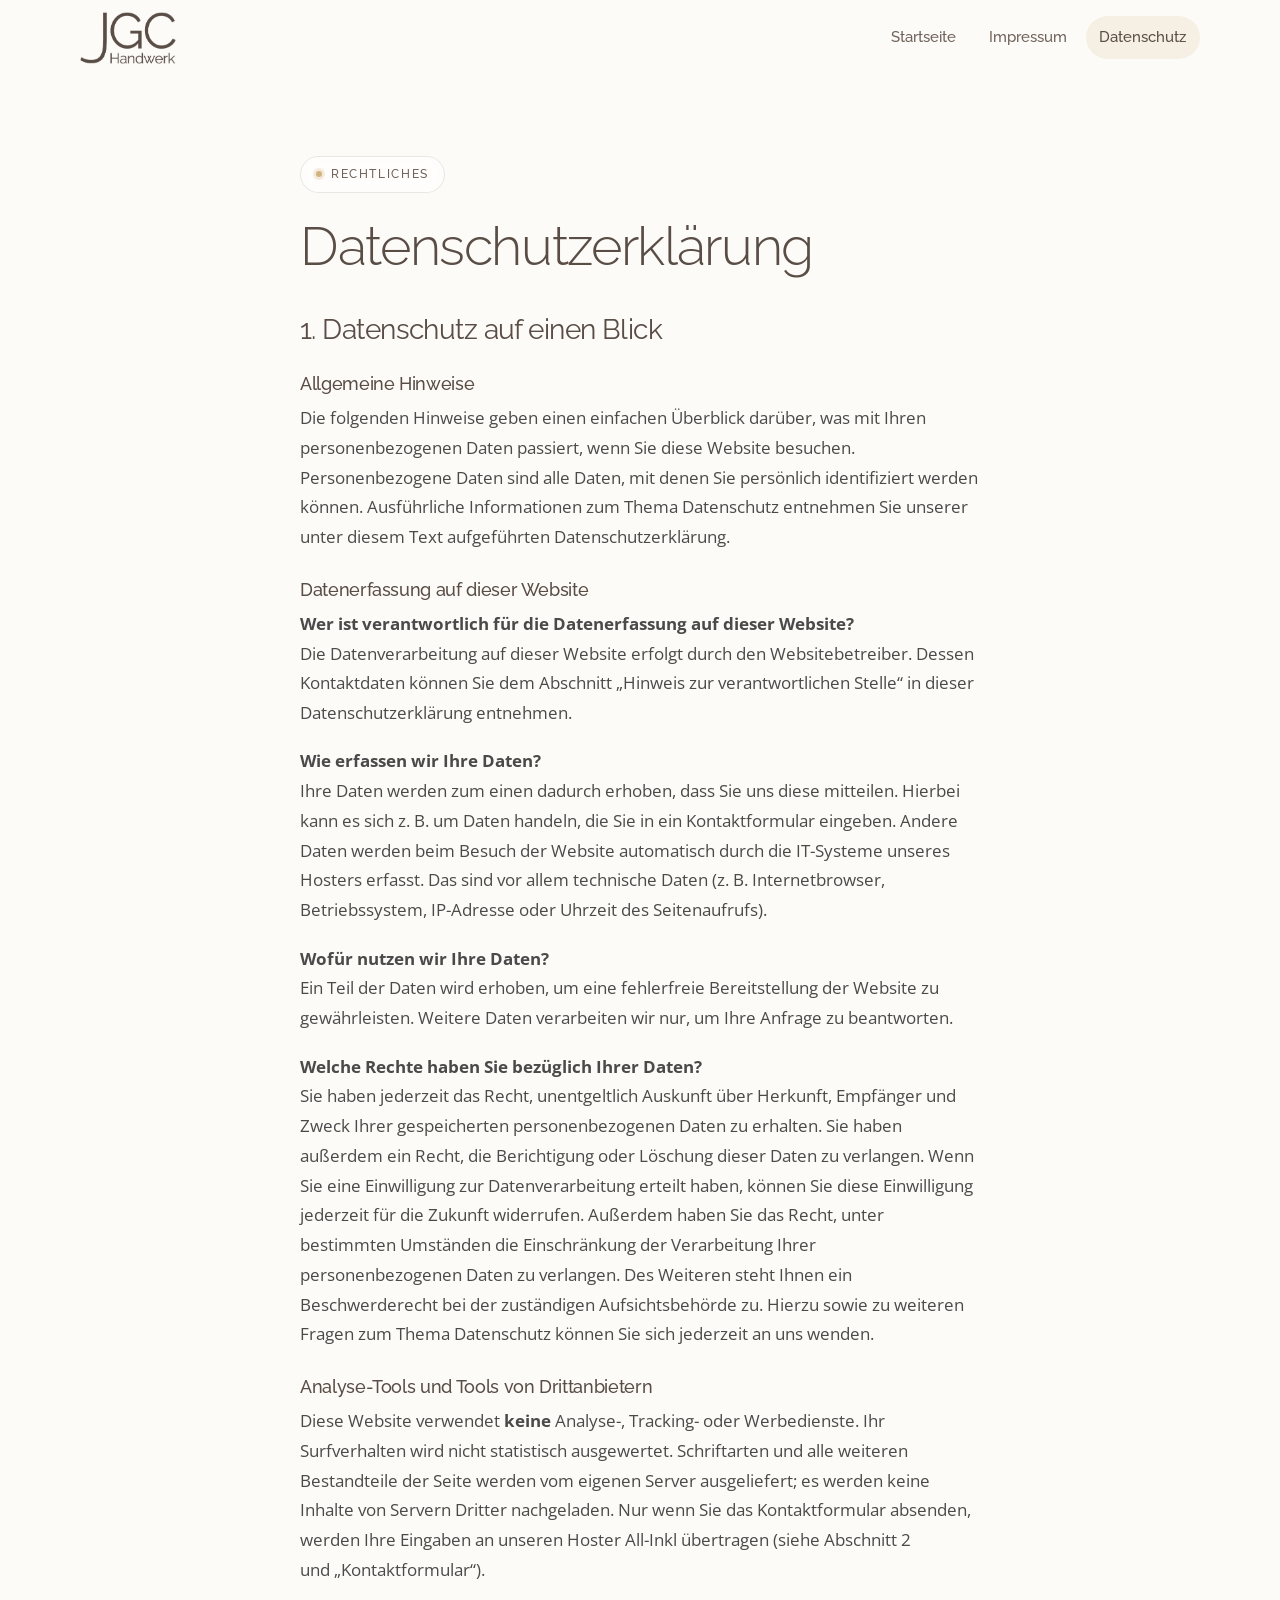
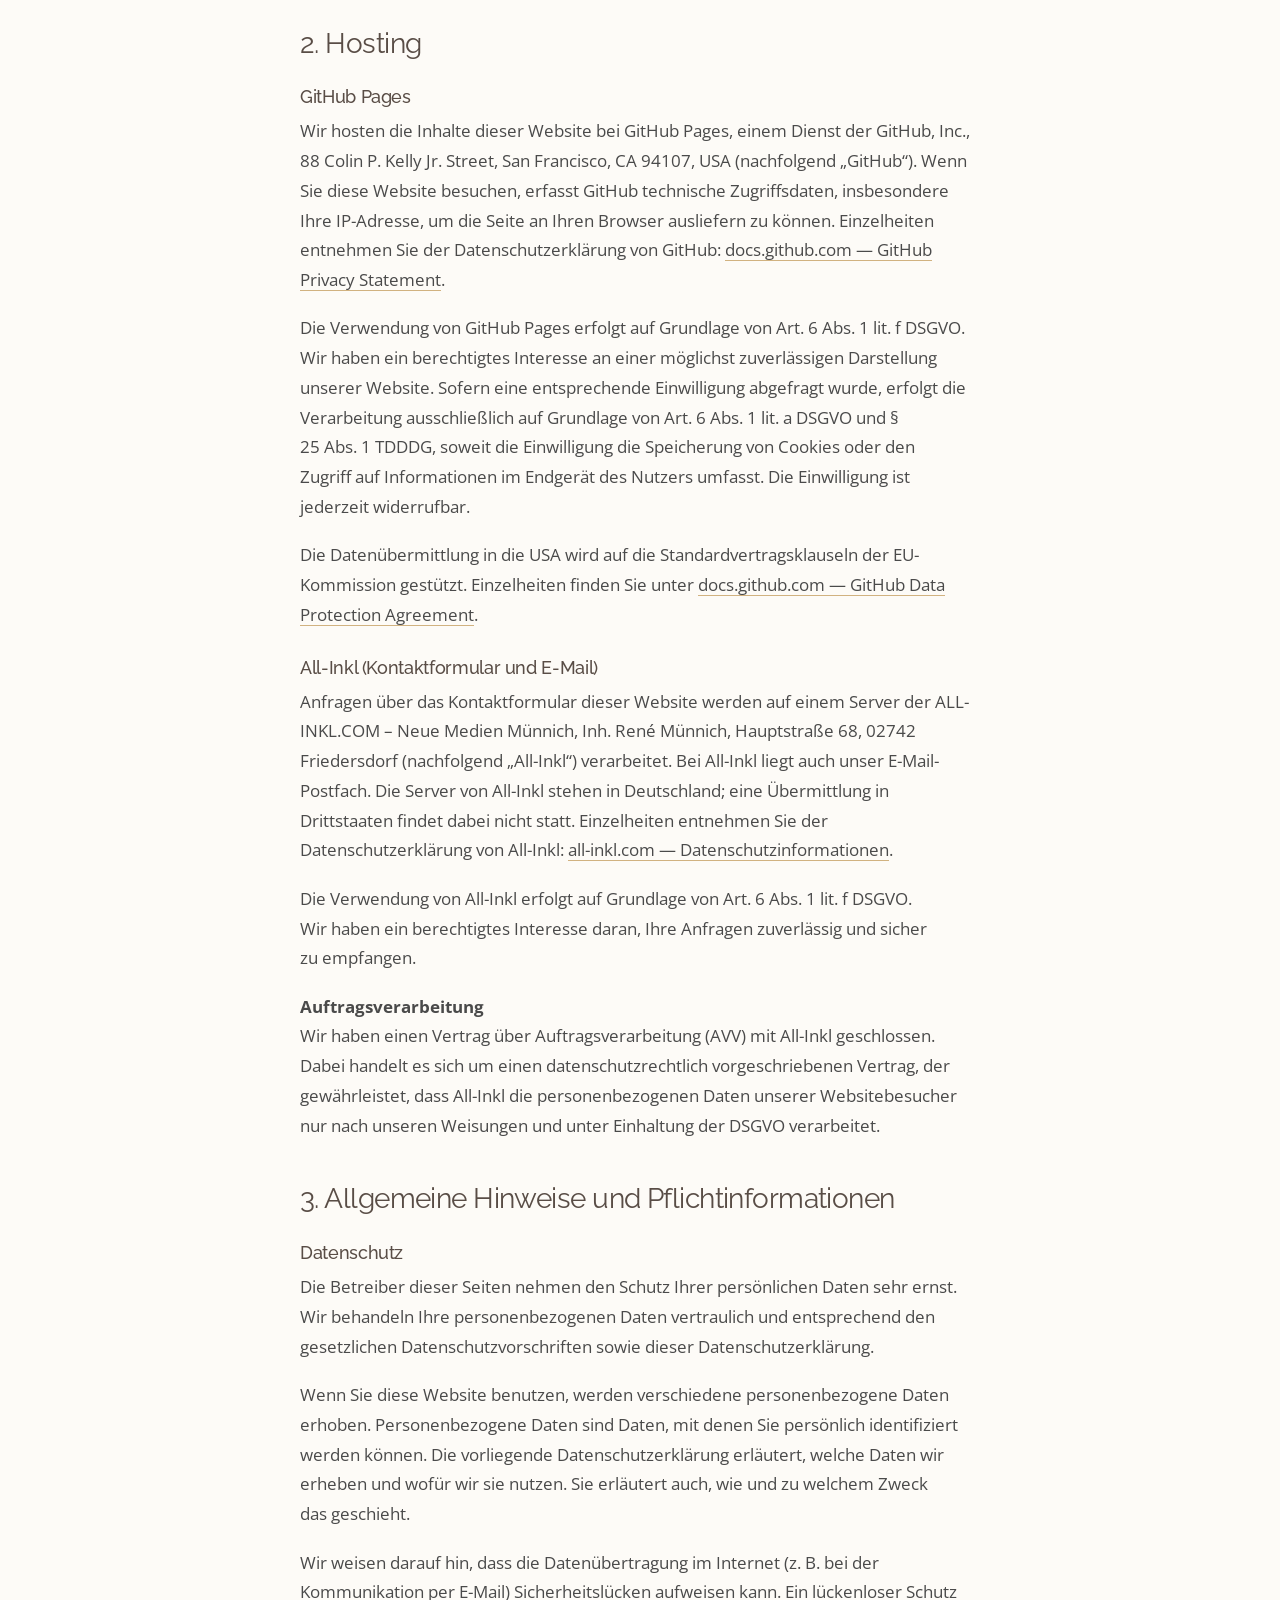
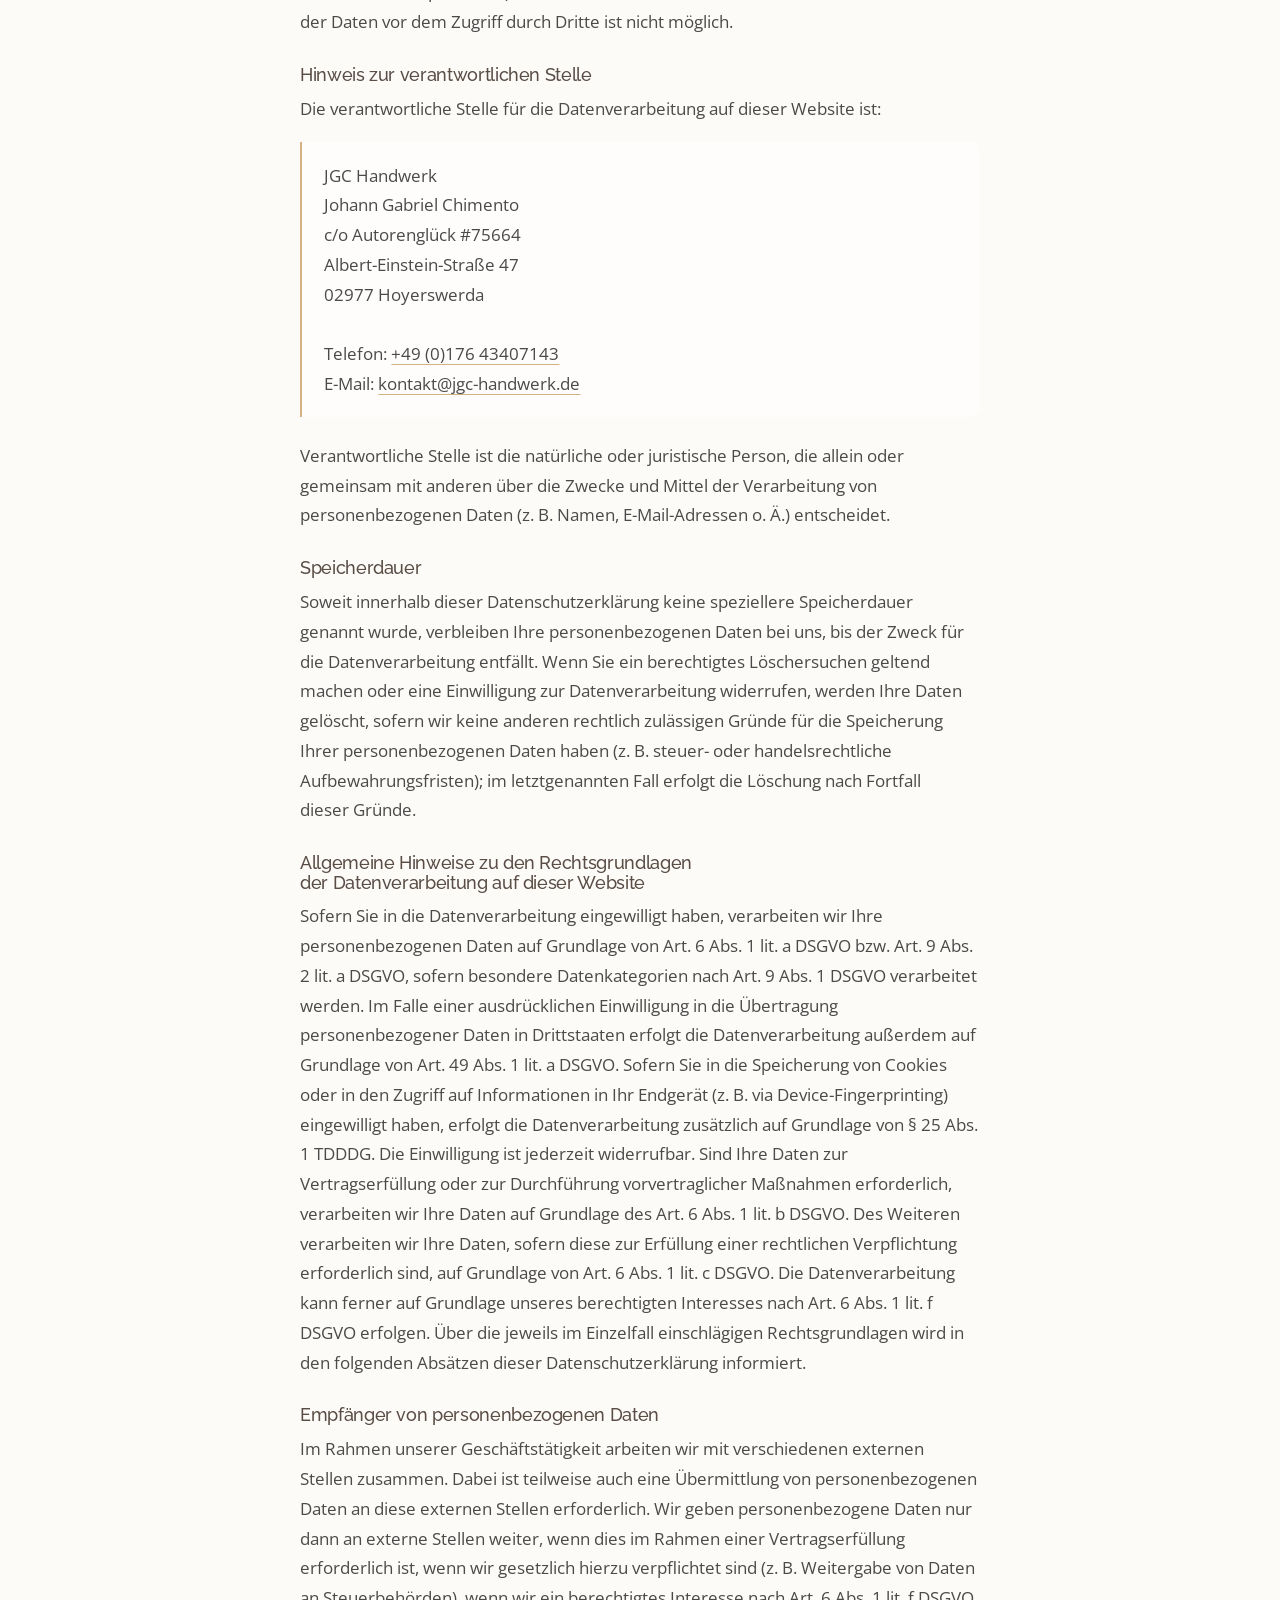
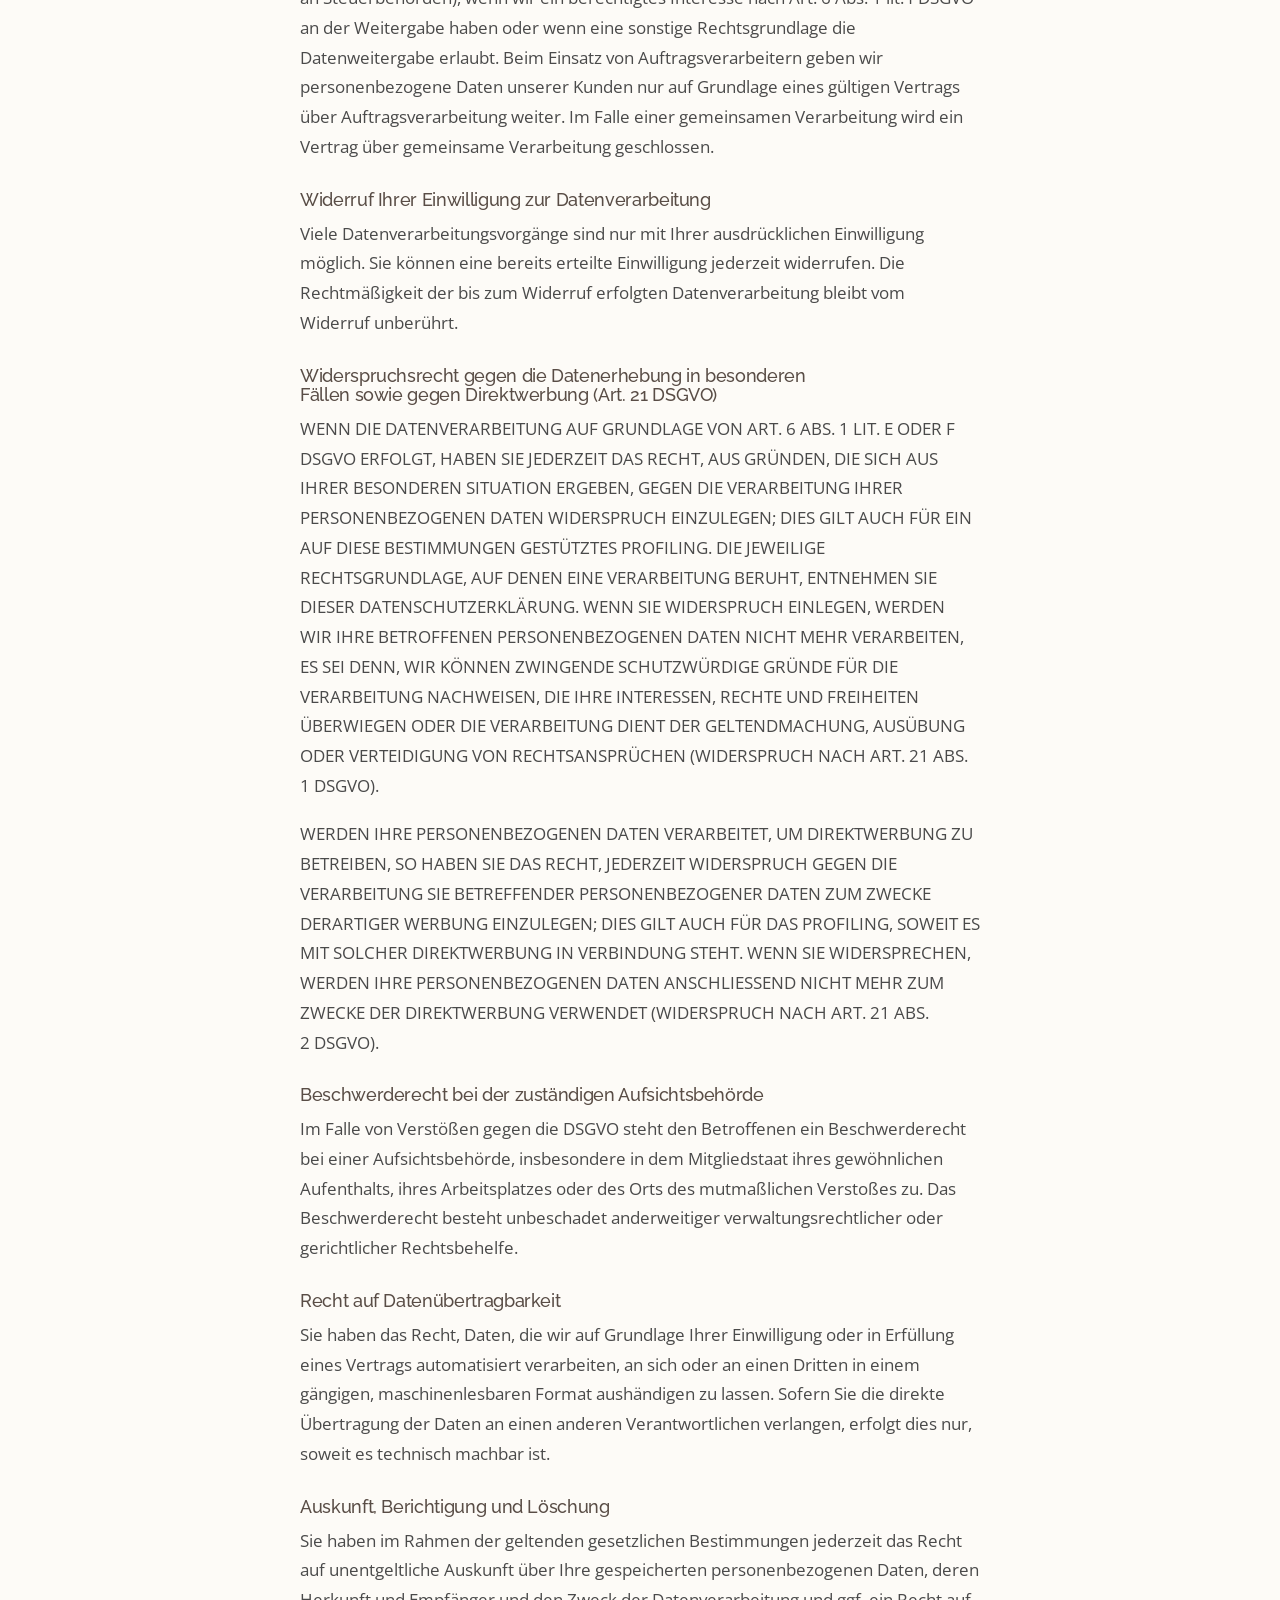
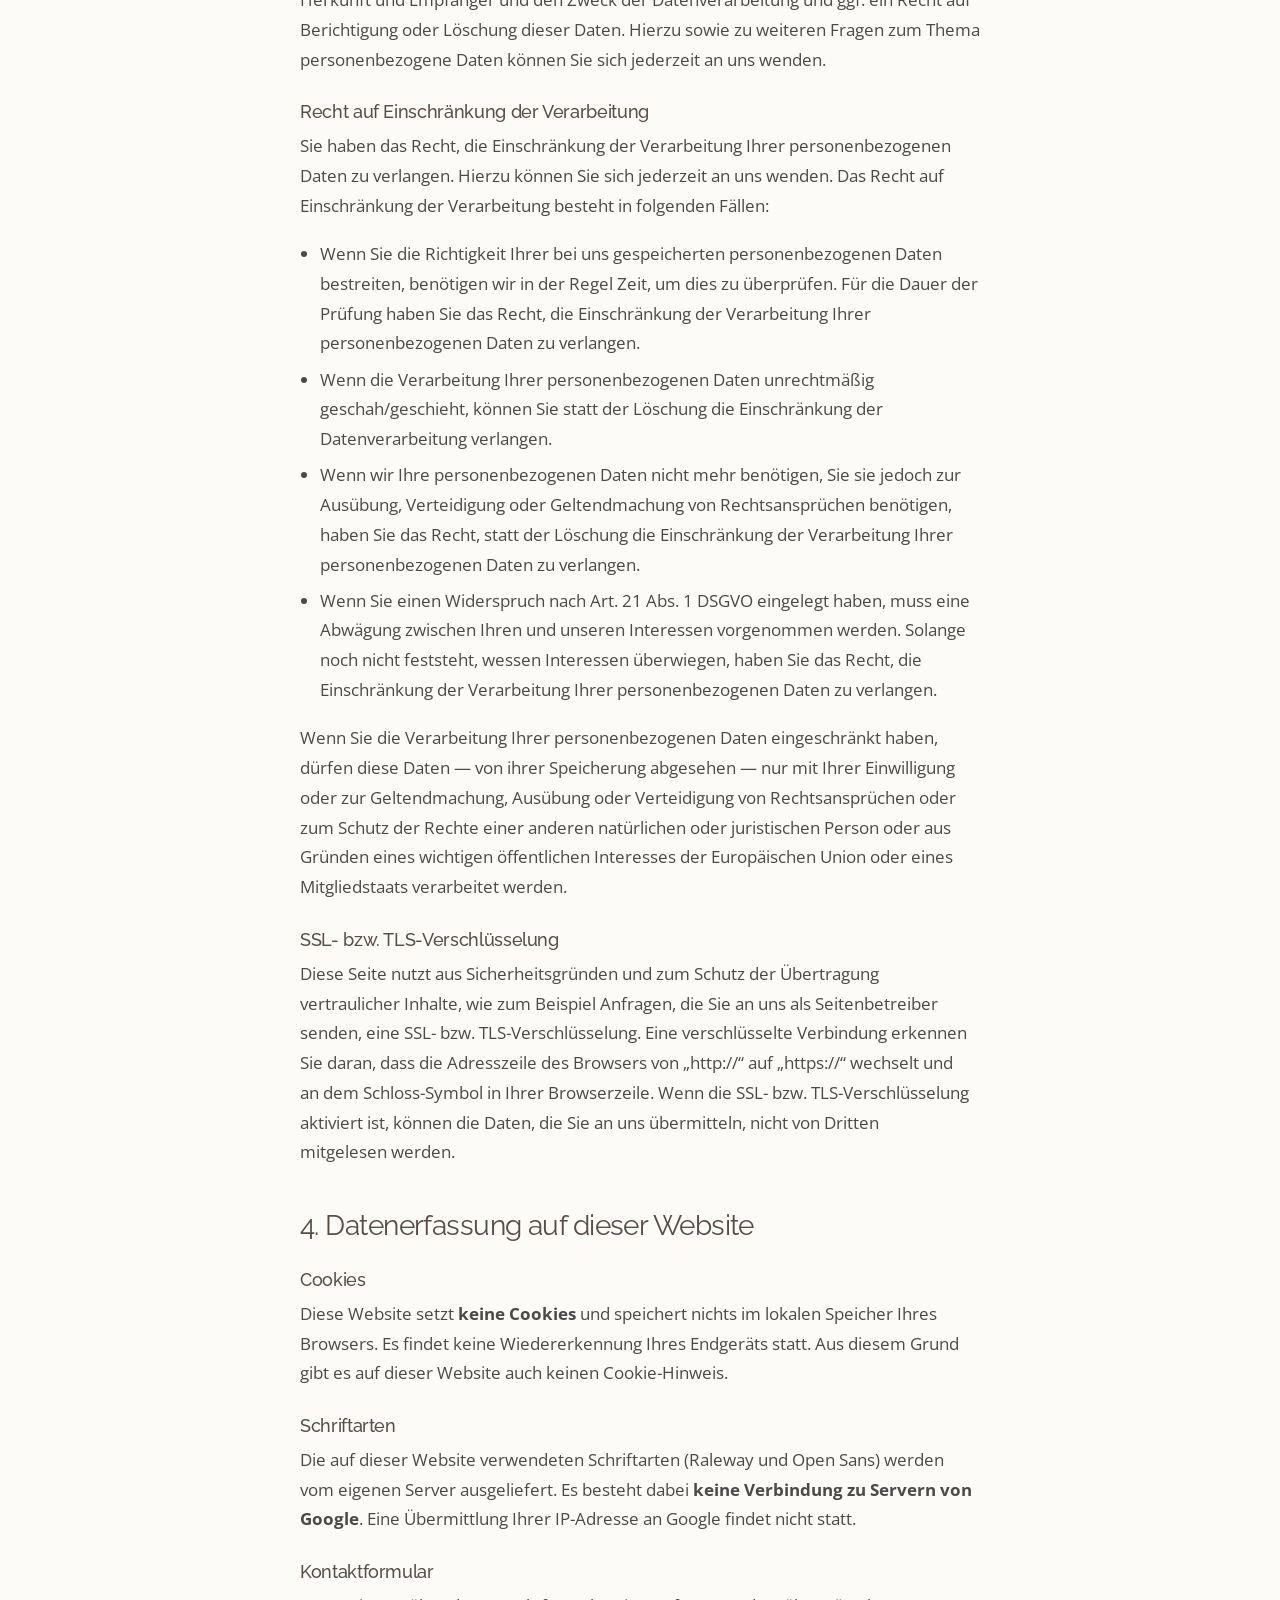
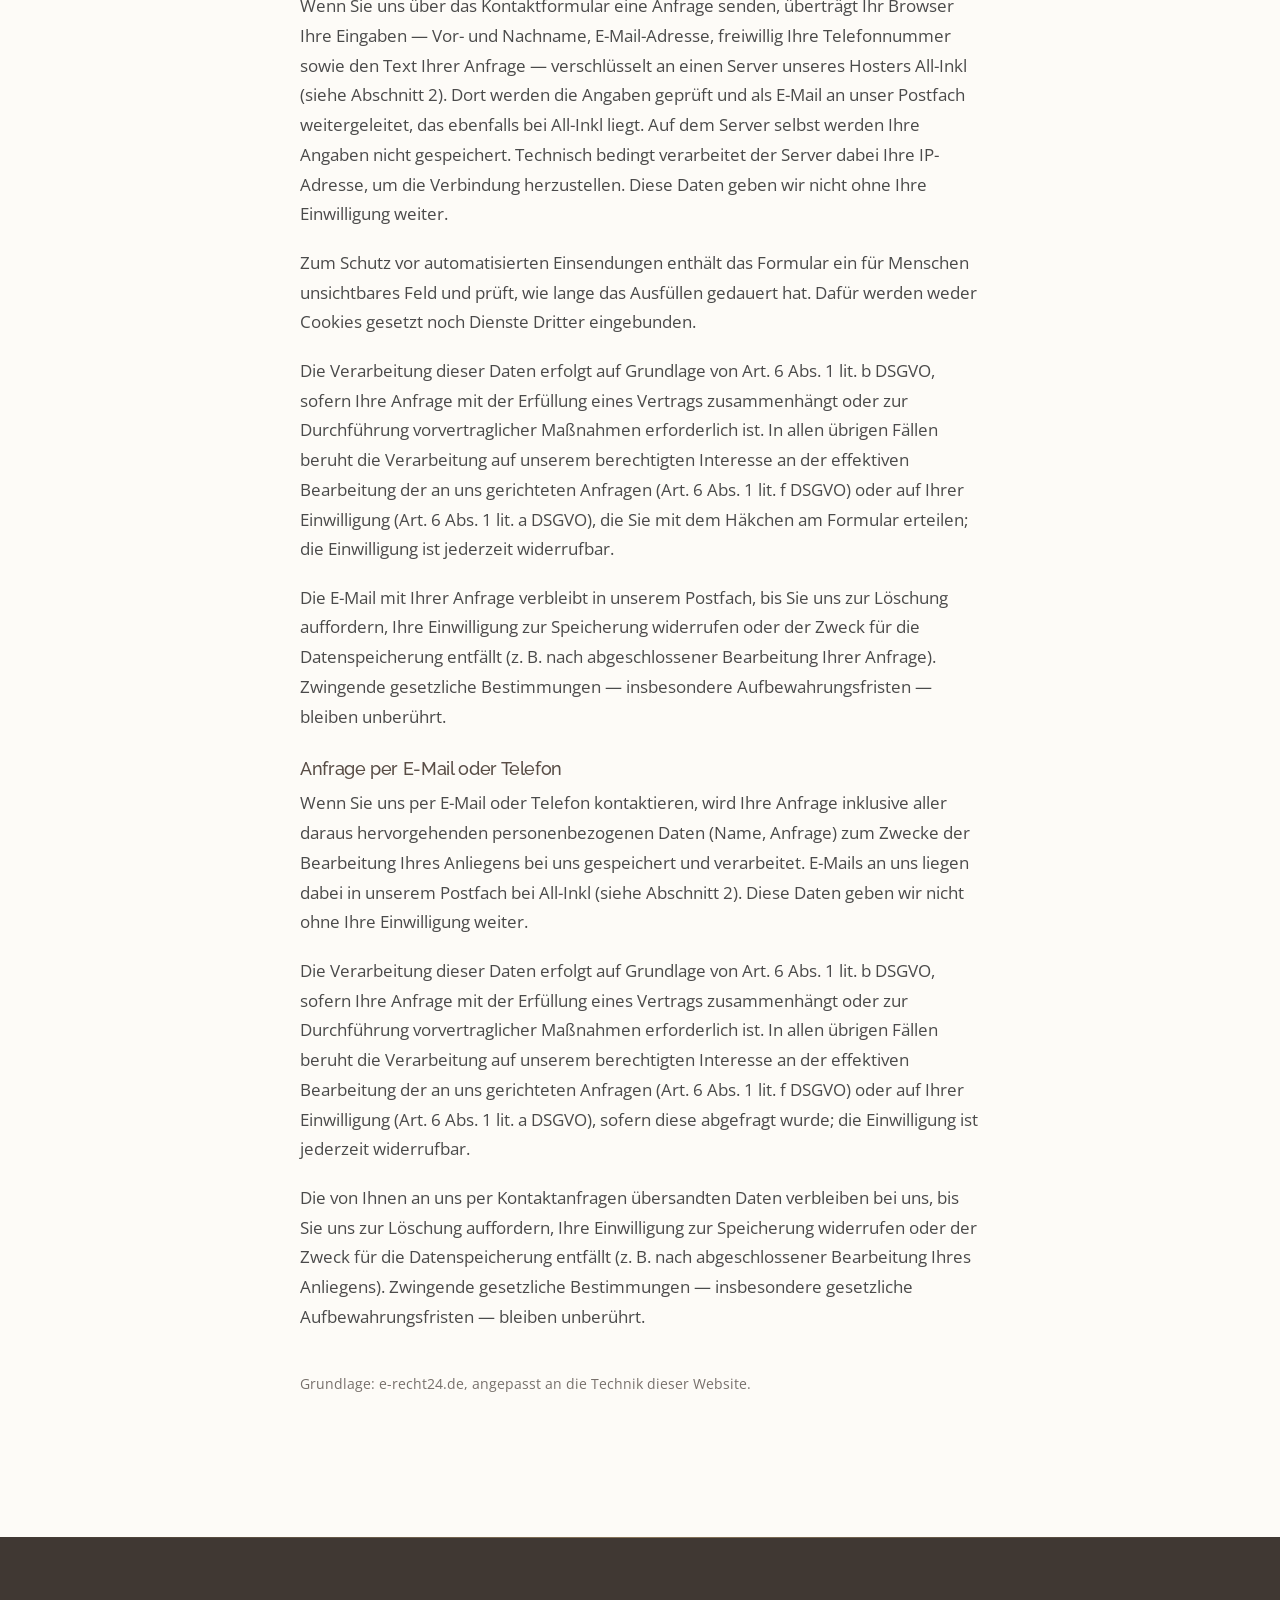
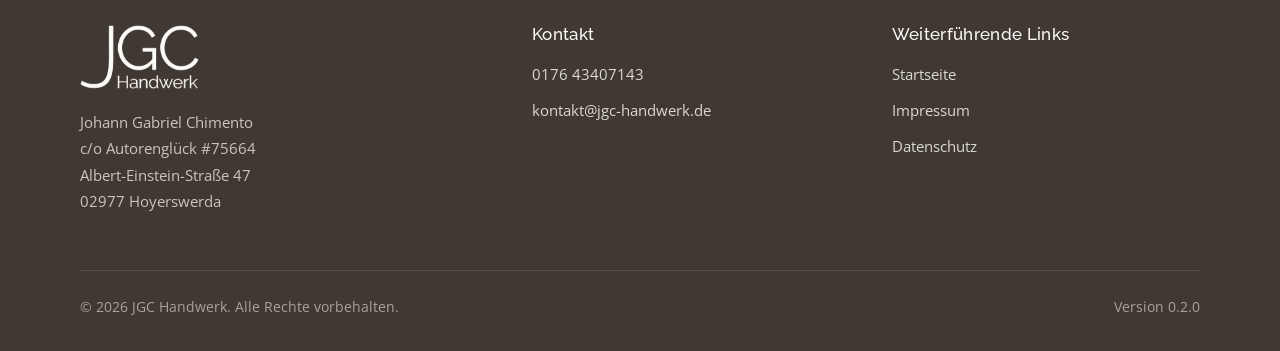
==== commit d0636cb2: "Rueckmeldungen eingearbeitet: Logo, Formular, Texte (0.2.0) Gabriels Rueckmeldung vom 13.09.2026 zu " ====
--- a/datenschutz.html
+++ b/datenschutz.html
@@ -25,11 +25,7 @@
     <header class="header is-stuck" id="header">
       <div class="header__inner">
         <a class="brand" href="index.html" aria-label="JGC Handwerk — zur Startseite">
-          <img src="assets/img/logo-kreis.webp" alt="" width="40" height="40" />
-          <span class="brand__name">
-            JGC Handwerk
-            <span class="brand__claim">ressourcen- und zeiteffizient</span>
-          </span>
+          <img src="assets/img/logo-schriftzug.webp" alt="" width="289" height="156" />
         </a>
 
         <nav class="nav" id="nav" aria-label="Hauptnavigation">
@@ -89,7 +85,9 @@
           <p>
             Diese Website verwendet <strong>keine</strong> Analyse-, Tracking- oder Werbedienste. Ihr Surfverhalten wird
             nicht statistisch ausgewertet. Schriftarten und alle weiteren Bestandteile der Seite werden vom eigenen
-            Server ausgeliefert; es werden keine Inhalte von Servern Dritter nachgeladen.
+            Server ausgeliefert; es werden keine Inhalte von Servern Dritter nachgeladen. Nur wenn Sie das
+            Kontaktformular absenden, werden Ihre Eingaben an unseren Hoster All-Inkl übertragen (siehe Abschnitt 2 und
+            „Kontaktformular“).
           </p>
 
           <h2>2. Hosting</h2>
@@ -107,7 +105,7 @@
             Die Verwendung von GitHub Pages erfolgt auf Grundlage von Art. 6 Abs. 1 lit. f DSGVO. Wir haben ein
             berechtigtes Interesse an einer möglichst zuverlässigen Darstellung unserer Website. Sofern eine
             entsprechende Einwilligung abgefragt wurde, erfolgt die Verarbeitung ausschließlich auf Grundlage von Art. 6
-            Abs. 1 lit. a DSGVO und § 25 Abs. 1 TTDSG, soweit die Einwilligung die Speicherung von Cookies oder den
+            Abs. 1 lit. a DSGVO und § 25 Abs. 1 TDDDG, soweit die Einwilligung die Speicherung von Cookies oder den
             Zugriff auf Informationen im Endgerät des Nutzers umfasst. Die Einwilligung ist jederzeit widerrufbar.
           </p>
           <p>
@@ -115,6 +113,26 @@
             Einzelheiten finden Sie unter
             <a href="https://docs.github.com/en/site-policy/privacy-policies/github-data-protection-agreement" target="_blank" rel="noopener noreferrer">
               docs.github.com — GitHub Data Protection Agreement</a>.
+          </p>
+
+          <h3>All-Inkl (Kontaktformular und E-Mail)</h3>
+          <p>
+            Anfragen über das Kontaktformular dieser Website werden auf einem Server der ALL-INKL.COM – Neue Medien
+            Münnich, Inh. René Münnich, Hauptstraße 68, 02742 Friedersdorf (nachfolgend „All-Inkl“) verarbeitet. Bei
+            All-Inkl liegt auch unser E-Mail-Postfach. Die Server von All-Inkl stehen in Deutschland; eine Übermittlung
+            in Drittstaaten findet dabei nicht statt. Einzelheiten entnehmen Sie der Datenschutzerklärung von All-Inkl:
+            <a href="https://all-inkl.com/datenschutzinformationen/" target="_blank" rel="noopener noreferrer">
+              all-inkl.com — Datenschutzinformationen</a>.
+          </p>
+          <p>
+            Die Verwendung von All-Inkl erfolgt auf Grundlage von Art. 6 Abs. 1 lit. f DSGVO. Wir haben ein berechtigtes
+            Interesse daran, Ihre Anfragen zuverlässig und sicher zu empfangen.
+          </p>
+          <p>
+            <strong>Auftragsverarbeitung</strong><br />
+            Wir haben einen Vertrag über Auftragsverarbeitung (AVV) mit All-Inkl geschlossen. Dabei handelt es sich um
+            einen datenschutzrechtlich vorgeschriebenen Vertrag, der gewährleistet, dass All-Inkl die personenbezogenen
+            Daten unserer Websitebesucher nur nach unseren Weisungen und unter Einhaltung der DSGVO verarbeitet.
           </p>
 
           <h2>3. Allgemeine Hinweise und Pflichtinformationen</h2>
@@ -172,7 +190,7 @@
             personenbezogener Daten in Drittstaaten erfolgt die Datenverarbeitung außerdem auf Grundlage von Art. 49 Abs.
             1 lit. a DSGVO. Sofern Sie in die Speicherung von Cookies oder in den Zugriff auf Informationen in Ihr
             Endgerät (z. B. via Device-Fingerprinting) eingewilligt haben, erfolgt die Datenverarbeitung zusätzlich auf
-            Grundlage von § 25 Abs. 1 TTDSG. Die Einwilligung ist jederzeit widerrufbar. Sind Ihre Daten zur
+            Grundlage von § 25 Abs. 1 TDDDG. Die Einwilligung ist jederzeit widerrufbar. Sind Ihre Daten zur
             Vertragserfüllung oder zur Durchführung vorvertraglicher Maßnahmen erforderlich, verarbeiten wir Ihre Daten
             auf Grundlage des Art. 6 Abs. 1 lit. b DSGVO. Des Weiteren verarbeiten wir Ihre Daten, sofern diese zur
             Erfüllung einer rechtlichen Verpflichtung erforderlich sind, auf Grundlage von Art. 6 Abs. 1 lit. c DSGVO.
@@ -306,9 +324,38 @@
 
           <h3>Kontaktformular</h3>
           <p>
-            Wenn Sie uns per Kontaktformular Anfragen zukommen lassen, werden Ihre Angaben aus dem Anfrageformular
-            inklusive der von Ihnen dort angegebenen Kontaktdaten zwecks Bearbeitung der Anfrage und für den Fall von
-            Anschlussfragen bei uns gespeichert. Diese Daten geben wir nicht ohne Ihre Einwilligung weiter.
+            Wenn Sie uns über das Kontaktformular eine Anfrage senden, überträgt Ihr Browser Ihre Eingaben — Vor- und
+            Nachname, E-Mail-Adresse, freiwillig Ihre Telefonnummer sowie den Text Ihrer Anfrage — verschlüsselt an einen
+            Server unseres Hosters All-Inkl (siehe Abschnitt 2). Dort werden die Angaben geprüft und als E-Mail an unser
+            Postfach weitergeleitet, das ebenfalls bei All-Inkl liegt. Auf dem Server selbst werden Ihre Angaben nicht
+            gespeichert. Technisch bedingt verarbeitet der Server dabei Ihre IP-Adresse, um die Verbindung herzustellen.
+            Diese Daten geben wir nicht ohne Ihre Einwilligung weiter.
+          </p>
+          <p>
+            Zum Schutz vor automatisierten Einsendungen enthält das Formular ein für Menschen unsichtbares Feld und prüft,
+            wie lange das Ausfüllen gedauert hat. Dafür werden weder Cookies gesetzt noch Dienste Dritter eingebunden.
+          </p>
+          <p>
+            Die Verarbeitung dieser Daten erfolgt auf Grundlage von Art. 6 Abs. 1 lit. b DSGVO, sofern Ihre Anfrage mit
+            der Erfüllung eines Vertrags zusammenhängt oder zur Durchführung vorvertraglicher Maßnahmen erforderlich ist.
+            In allen übrigen Fällen beruht die Verarbeitung auf unserem berechtigten Interesse an der effektiven
+            Bearbeitung der an uns gerichteten Anfragen (Art. 6 Abs. 1 lit. f DSGVO) oder auf Ihrer Einwilligung (Art. 6
+            Abs. 1 lit. a DSGVO), die Sie mit dem Häkchen am Formular erteilen; die Einwilligung ist jederzeit
+            widerrufbar.
+          </p>
+          <p>
+            Die E-Mail mit Ihrer Anfrage verbleibt in unserem Postfach, bis Sie uns zur Löschung auffordern, Ihre
+            Einwilligung zur Speicherung widerrufen oder der Zweck für die Datenspeicherung entfällt (z. B. nach
+            abgeschlossener Bearbeitung Ihrer Anfrage). Zwingende gesetzliche Bestimmungen — insbesondere
+            Aufbewahrungsfristen — bleiben unberührt.
+          </p>
+
+          <h3>Anfrage per E-Mail oder Telefon</h3>
+          <p>
+            Wenn Sie uns per E-Mail oder Telefon kontaktieren, wird Ihre Anfrage inklusive aller daraus hervorgehenden
+            personenbezogenen Daten (Name, Anfrage) zum Zwecke der Bearbeitung Ihres Anliegens bei uns gespeichert und
+            verarbeitet. E-Mails an uns liegen dabei in unserem Postfach bei All-Inkl (siehe Abschnitt 2). Diese Daten
+            geben wir nicht ohne Ihre Einwilligung weiter.
           </p>
           <p>
             Die Verarbeitung dieser Daten erfolgt auf Grundlage von Art. 6 Abs. 1 lit. b DSGVO, sofern Ihre Anfrage mit
@@ -318,26 +365,6 @@
             Abs. 1 lit. a DSGVO), sofern diese abgefragt wurde; die Einwilligung ist jederzeit widerrufbar.
           </p>
           <p>
-            Die von Ihnen im Kontaktformular eingegebenen Daten verbleiben bei uns, bis Sie uns zur Löschung auffordern,
-            Ihre Einwilligung zur Speicherung widerrufen oder der Zweck für die Datenspeicherung entfällt (z. B. nach
-            abgeschlossener Bearbeitung Ihrer Anfrage). Zwingende gesetzliche Bestimmungen — insbesondere
-            Aufbewahrungsfristen — bleiben unberührt.
-          </p>
-
-          <h3>Anfrage per E-Mail oder Telefon</h3>
-          <p>
-            Wenn Sie uns per E-Mail oder Telefon kontaktieren, wird Ihre Anfrage inklusive aller daraus hervorgehenden
-            personenbezogenen Daten (Name, Anfrage) zum Zwecke der Bearbeitung Ihres Anliegens bei uns gespeichert und
-            verarbeitet. Diese Daten geben wir nicht ohne Ihre Einwilligung weiter.
-          </p>
-          <p>
-            Die Verarbeitung dieser Daten erfolgt auf Grundlage von Art. 6 Abs. 1 lit. b DSGVO, sofern Ihre Anfrage mit
-            der Erfüllung eines Vertrags zusammenhängt oder zur Durchführung vorvertraglicher Maßnahmen erforderlich ist.
-            In allen übrigen Fällen beruht die Verarbeitung auf unserem berechtigten Interesse an der effektiven
-            Bearbeitung der an uns gerichteten Anfragen (Art. 6 Abs. 1 lit. f DSGVO) oder auf Ihrer Einwilligung (Art. 6
-            Abs. 1 lit. a DSGVO), sofern diese abgefragt wurde; die Einwilligung ist jederzeit widerrufbar.
-          </p>
-          <p>
             Die von Ihnen an uns per Kontaktanfragen übersandten Daten verbleiben bei uns, bis Sie uns zur Löschung
             auffordern, Ihre Einwilligung zur Speicherung widerrufen oder der Zweck für die Datenspeicherung entfällt
             (z. B. nach abgeschlossener Bearbeitung Ihres Anliegens). Zwingende gesetzliche Bestimmungen — insbesondere
@@ -356,8 +383,7 @@
         <div class="footer__grid">
           <div class="footer__brand-col">
             <div class="footer__brand">
-              <img src="assets/img/logo-kreis.webp" alt="" width="44" height="44" />
-              <strong>JGC Handwerk</strong>
+              <img src="assets/img/logo-schriftzug-hell.webp" alt="JGC Handwerk" width="356" height="192" />
             </div>
             <p>
               Johann Gabriel Chimento<br />
--- a/assets/css/style.css
+++ b/assets/css/style.css
@@ -121,6 +121,12 @@
 p {
   margin: 0 0 1.1em;
   text-wrap: pretty;
+}
+
+/* Browser geben <figure> von Haus aus 40px Seitenabstand — das verschiebt
+   sonst jede Bildkachel gegenueber dem Textraster. */
+figure {
+  margin: 0;
 }
 
 p:last-child {
@@ -453,32 +459,15 @@
 .brand {
   display: inline-flex;
   align-items: center;
-  gap: 0.7rem;
   text-decoration: none;
   flex: none;
 }
 
+/* Schriftzug wie auf der alten Seite; waechst mit der Hoehe der Kopfzeile mit */
 .brand img {
-  width: 40px;
-  height: 40px;
-}
-
-.brand__name {
-  font-family: Raleway, sans-serif;
-  font-size: 1.05rem;
-  font-weight: 500;
-  letter-spacing: 0.02em;
-  color: var(--ink);
-  line-height: 1.1;
-}
-
-.brand__claim {
   display: block;
-  font-family: "Open Sans", sans-serif;
-  font-size: 0.7rem;
-  font-weight: 400;
-  letter-spacing: 0.04em;
-  color: var(--text-weak);
+  height: calc(var(--header-h) - 24px);
+  width: auto;
 }
 
 .nav {
@@ -611,10 +600,11 @@
   align-items: center;
 }
 
+/* Kreis-Logo als Blickfang; Kopf- und Fusszeile tragen den Schriftzug */
 .hero__mark {
-  width: clamp(56px, 7vw, 74px);
+  width: clamp(88px, 10vw, 128px);
   height: auto;
-  margin-bottom: clamp(1.1rem, 2.2vw, 1.6rem);
+  margin-bottom: clamp(1.25rem, 2.4vw, 1.8rem);
   filter: drop-shadow(0 10px 26px rgba(89, 77, 70, 0.24));
 }
 
@@ -934,8 +924,9 @@
 .rail__track {
   display: flex;
   gap: clamp(1rem, 2vw, 1.5rem);
-  /* Erste Karte buendig zum Textblock, rechts laeuft die Bahn aus dem Bild */
-  padding-inline-start: max(var(--gutter), (100vw - var(--max)) / 2 + var(--gutter));
+  /* Erste Karte buendig zum Textblock, rechts laeuft die Bahn aus dem Bild.
+     100% statt 100vw, damit die Scrollleiste nicht mitzaehlt. */
+  padding-inline-start: max(var(--gutter), (100% - var(--max)) / 2 + var(--gutter));
   padding-inline-end: var(--gutter);
   will-change: transform;
 }
@@ -1361,22 +1352,14 @@
 
 .footer__brand {
   display: inline-flex;
-  align-items: center;
-  gap: 0.7rem;
   margin-bottom: 1.25rem;
 }
 
+/* Heller Schriftzug auf dem dunklen Grund der Fusszeile */
 .footer__brand img {
-  width: 44px;
-  height: 44px;
-}
-
-.footer__brand strong {
-  font-family: Raleway, sans-serif;
-  font-size: 1.15rem;
-  font-weight: 500;
-  color: var(--sand-50);
-  letter-spacing: 0.02em;
+  display: block;
+  height: 64px;
+  width: auto;
 }
 
 .footer__list {
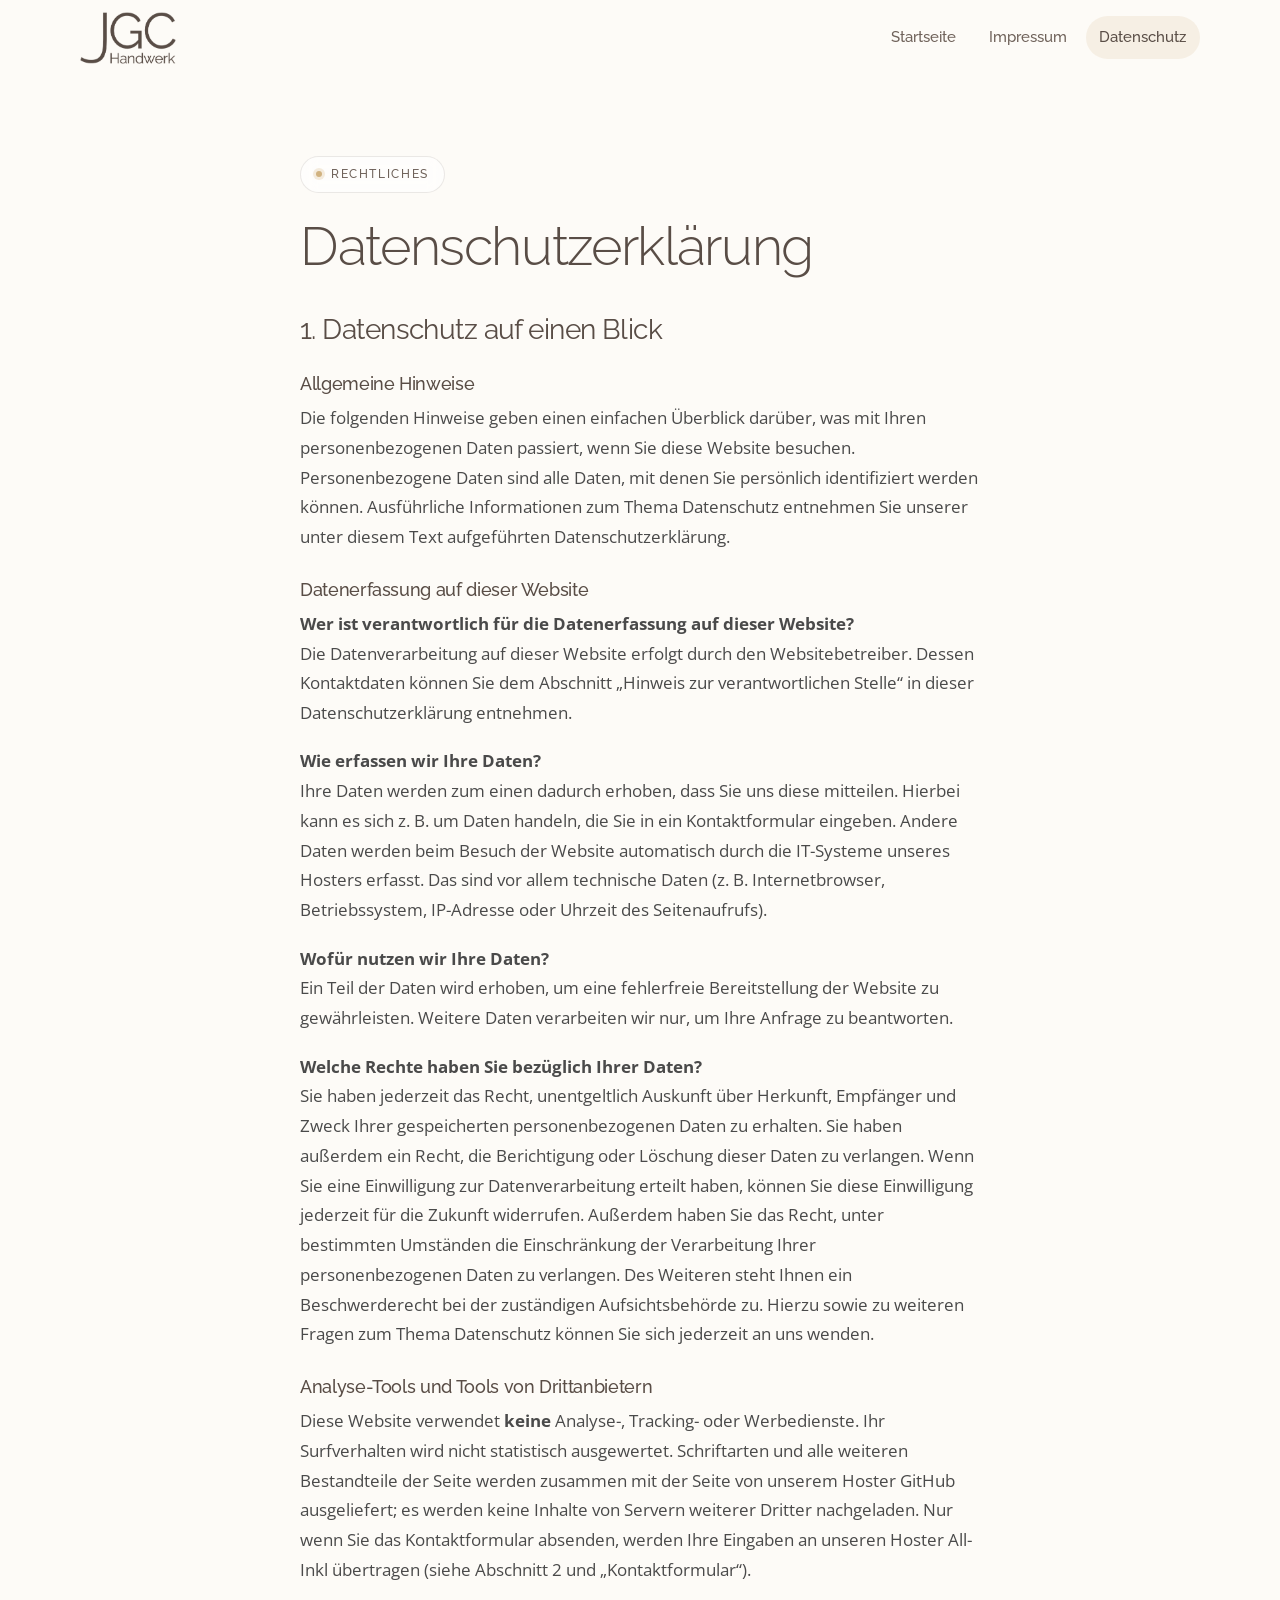
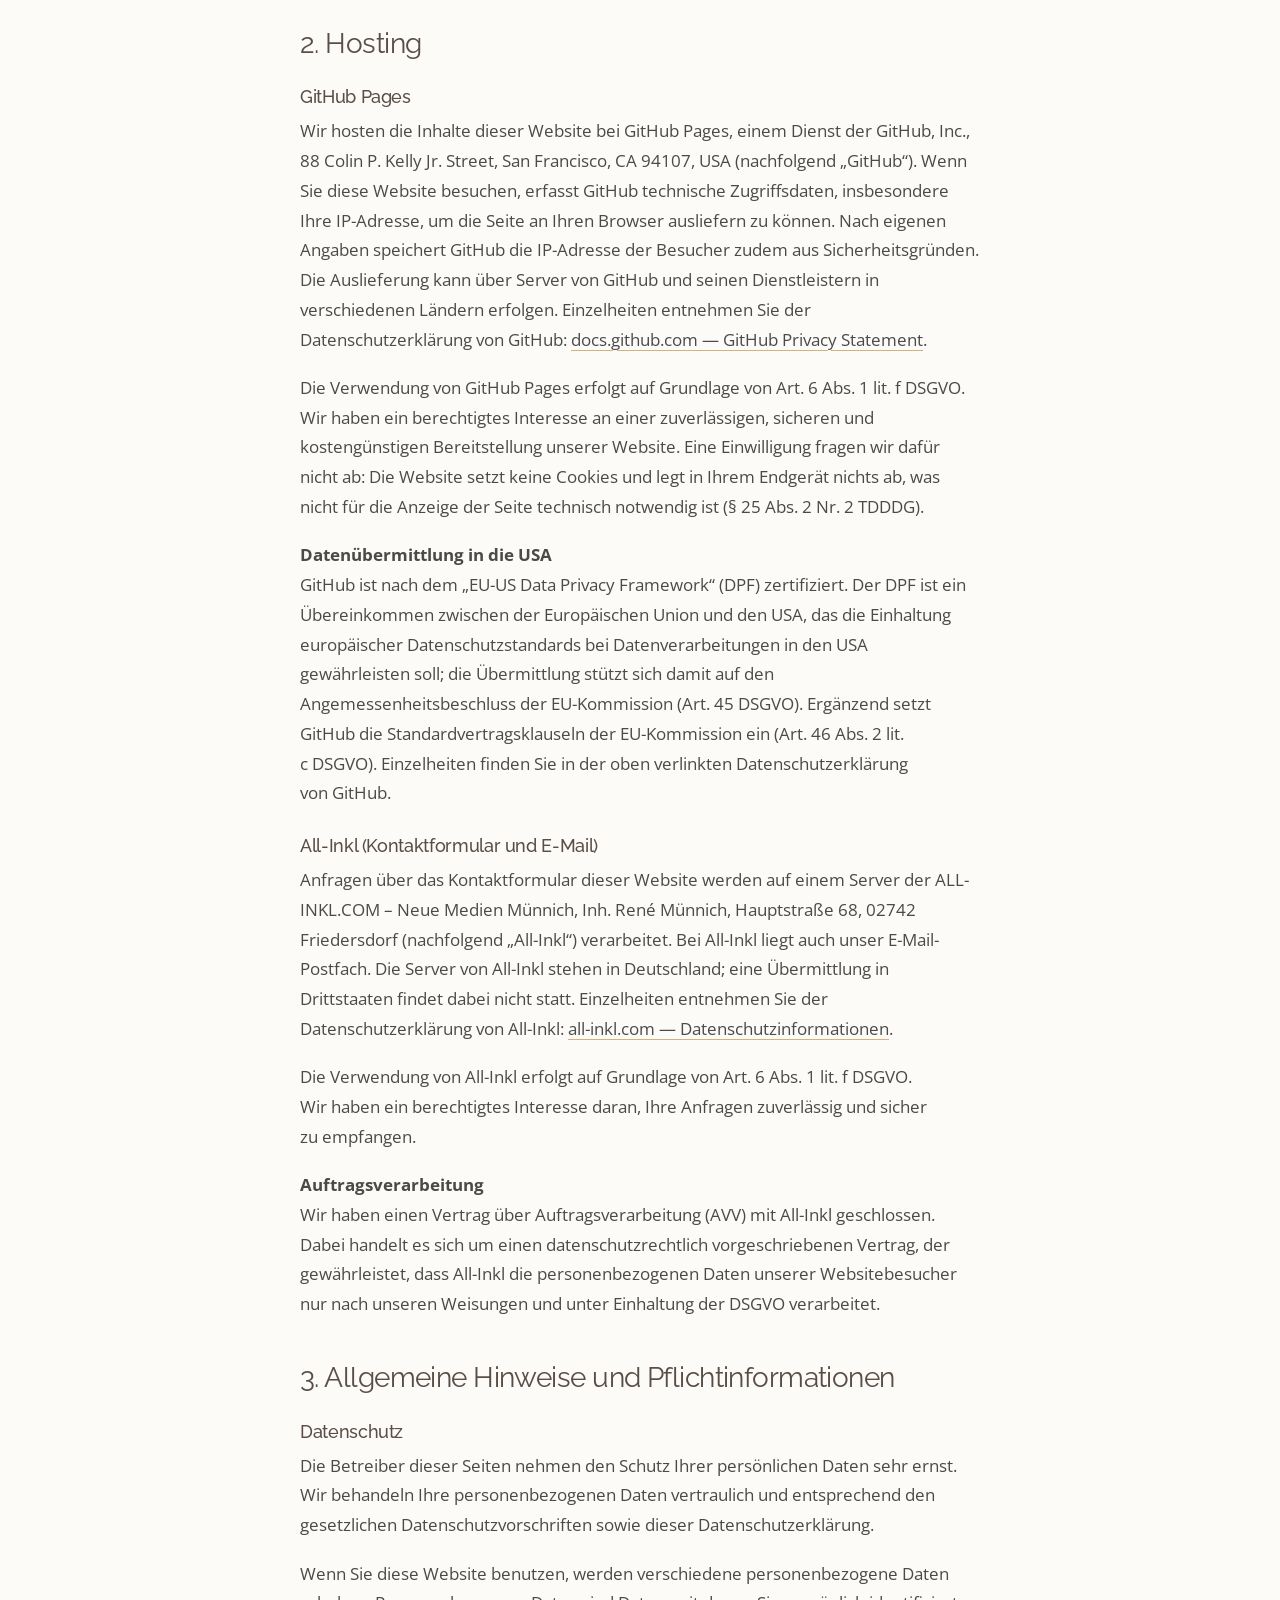
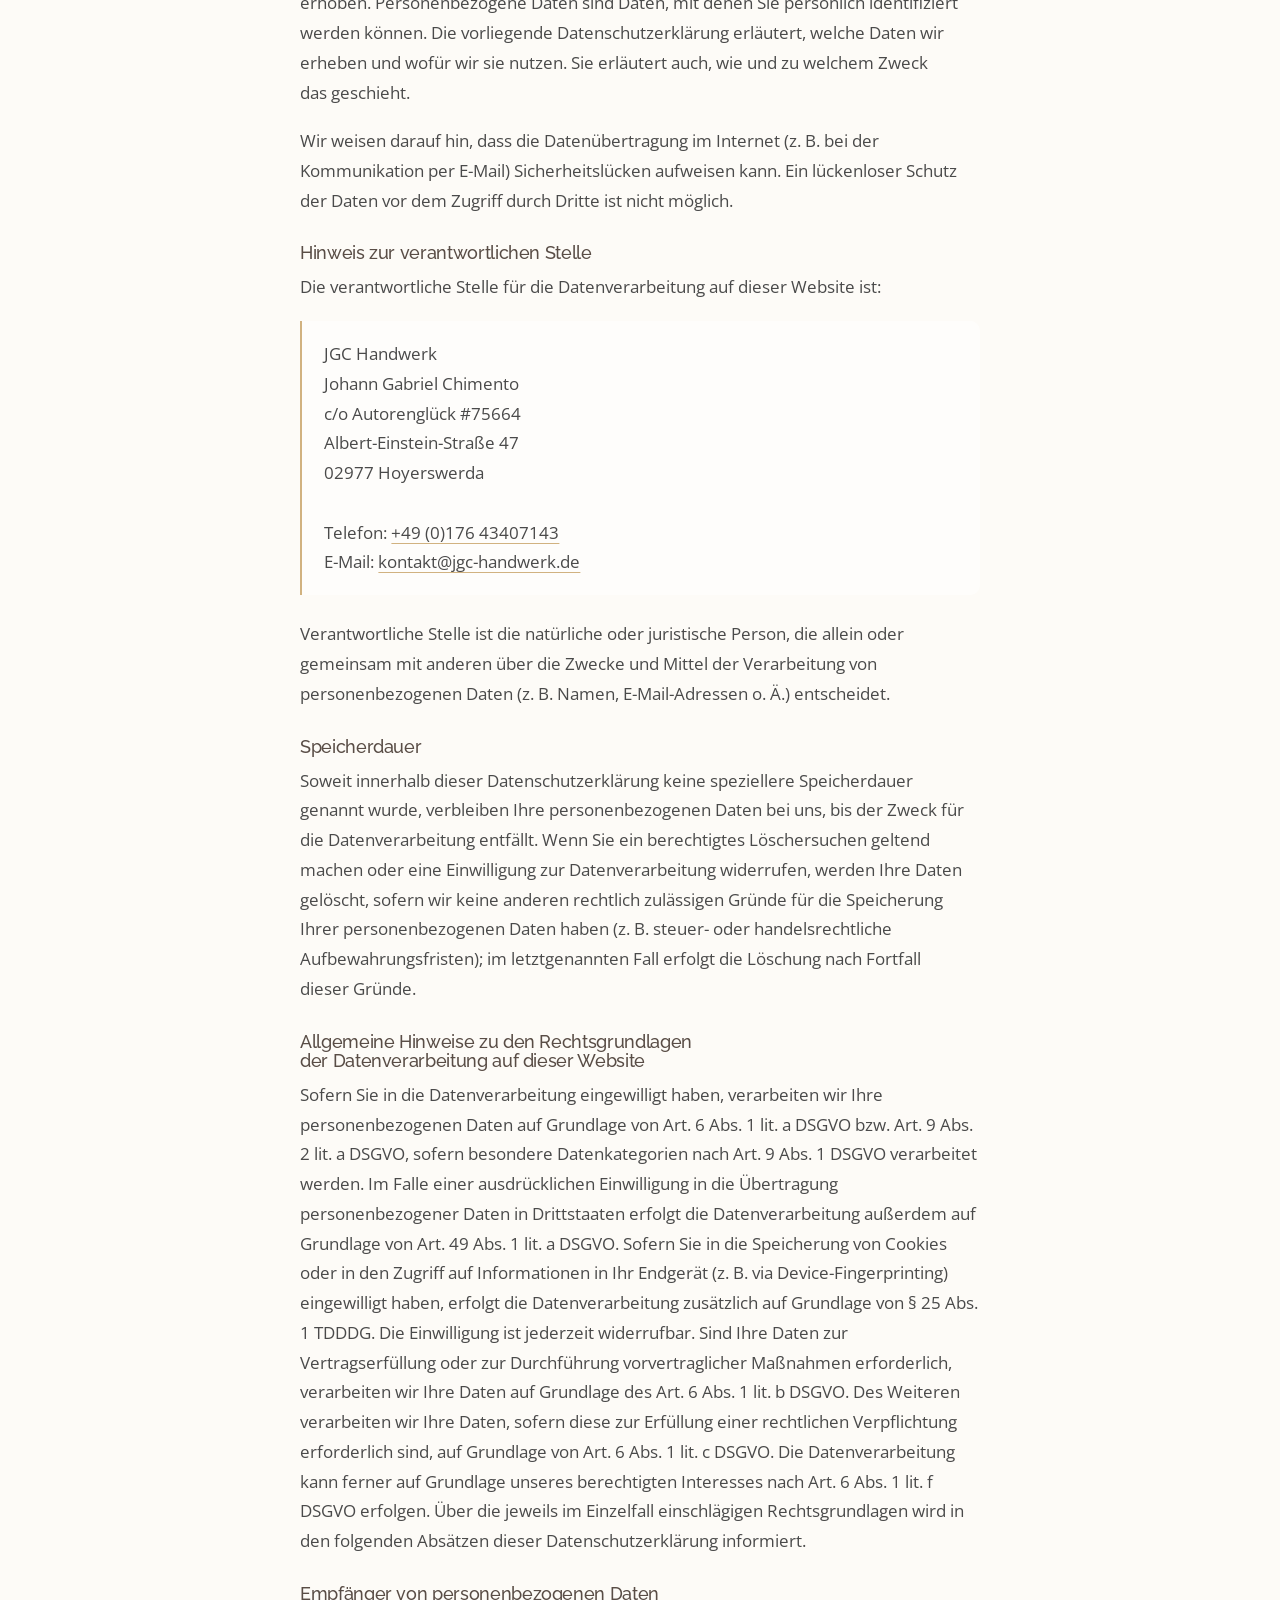
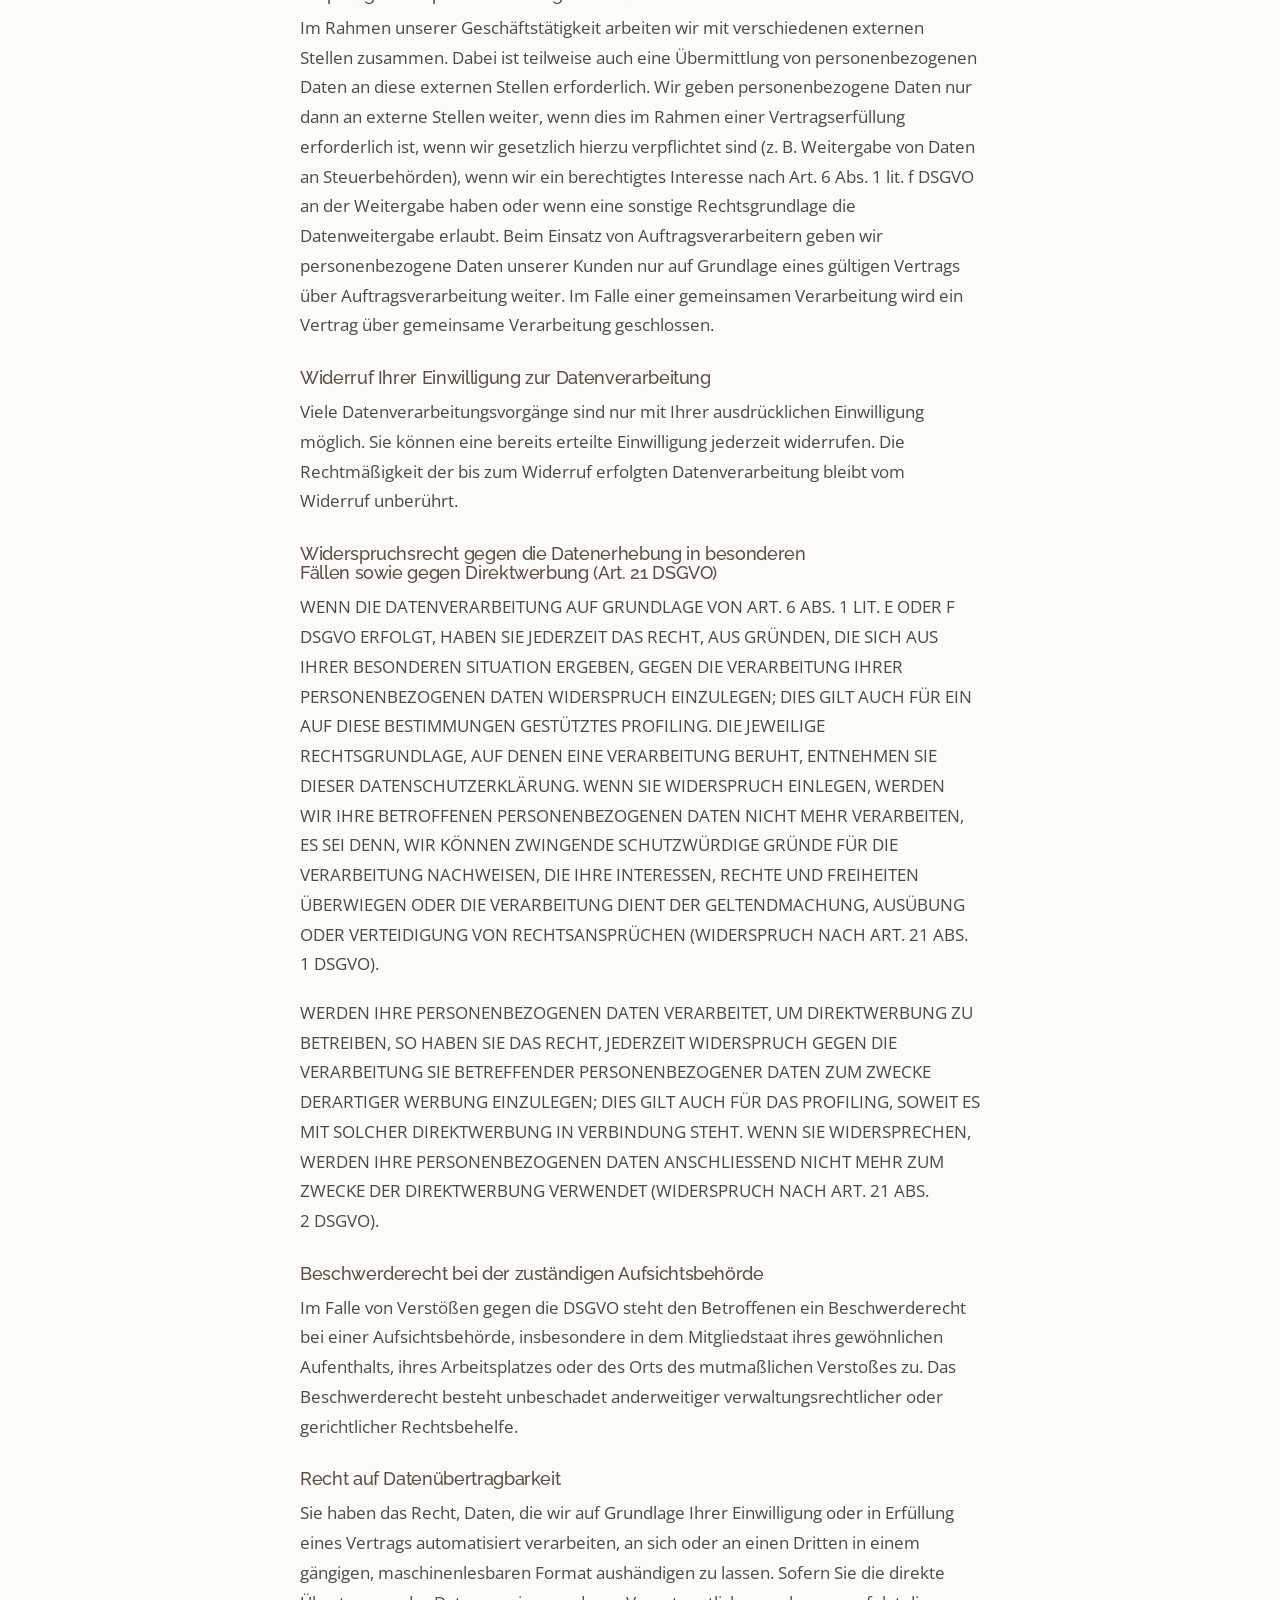
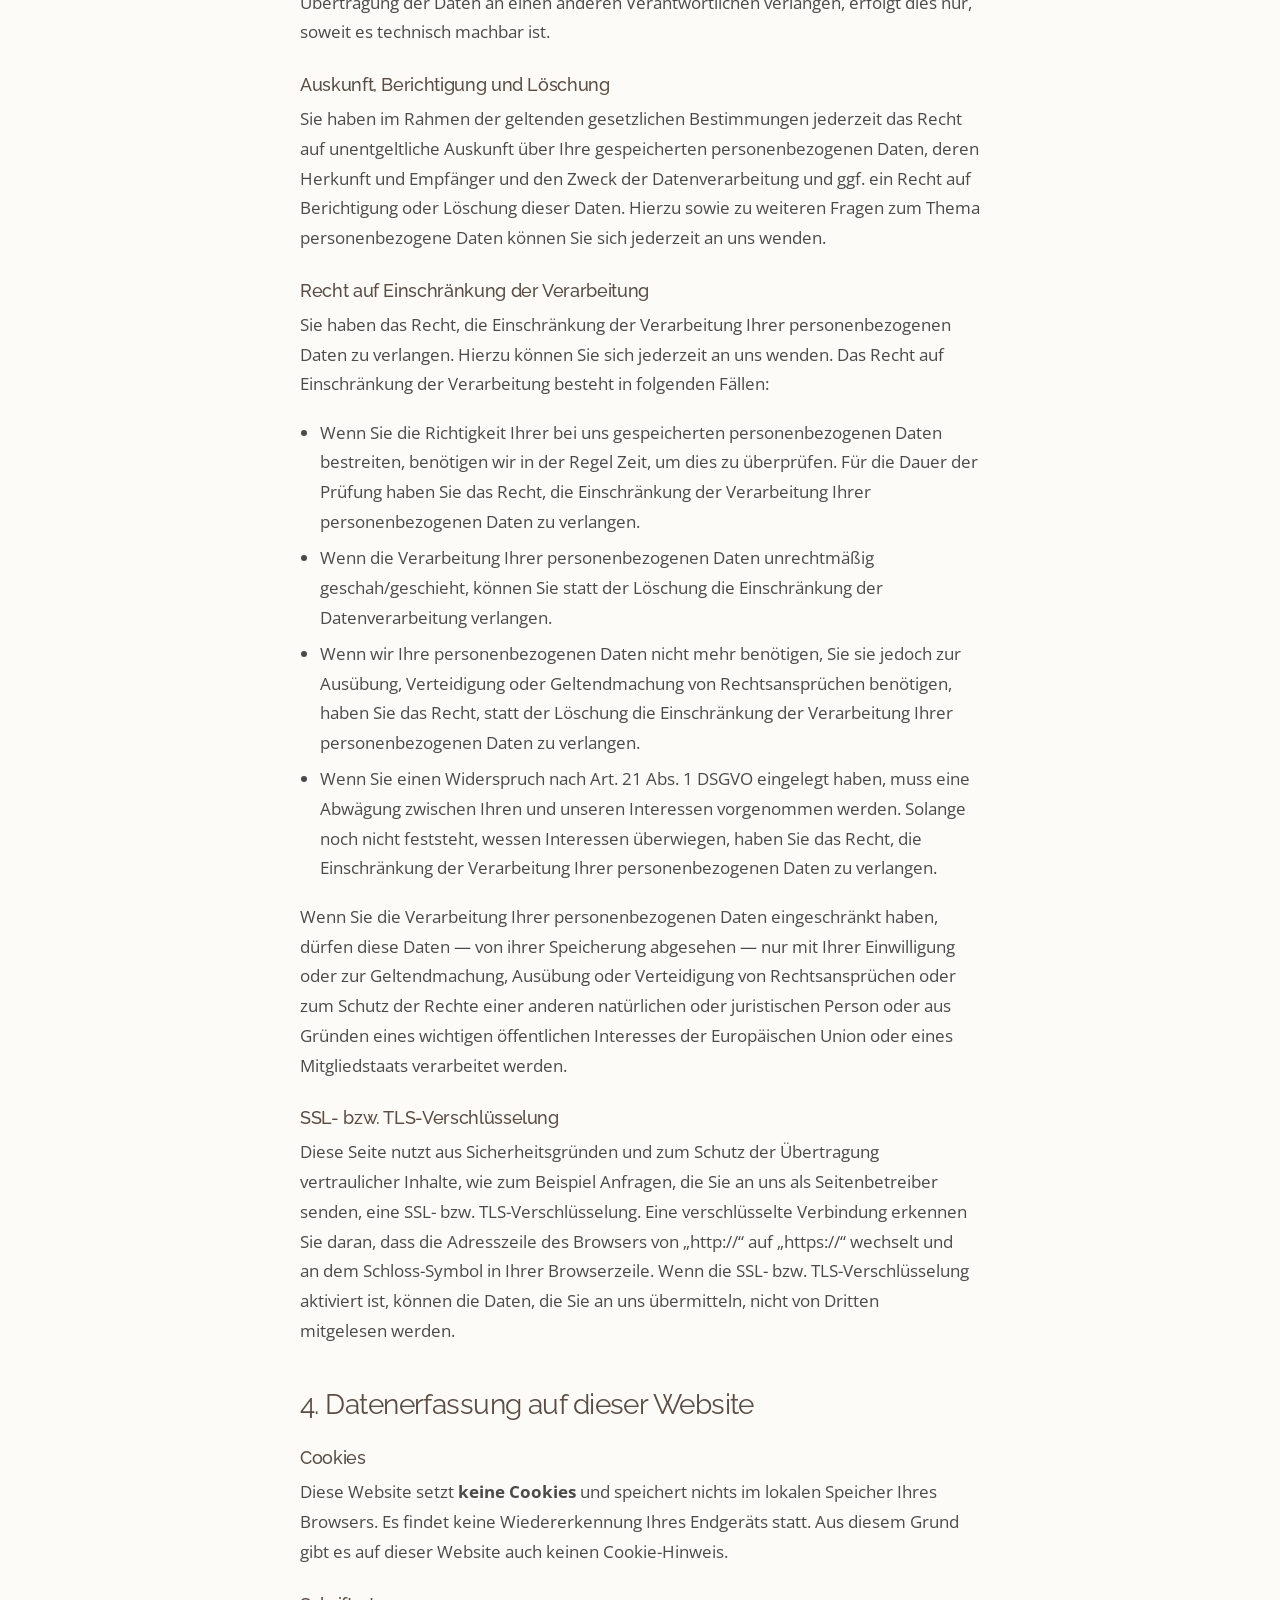
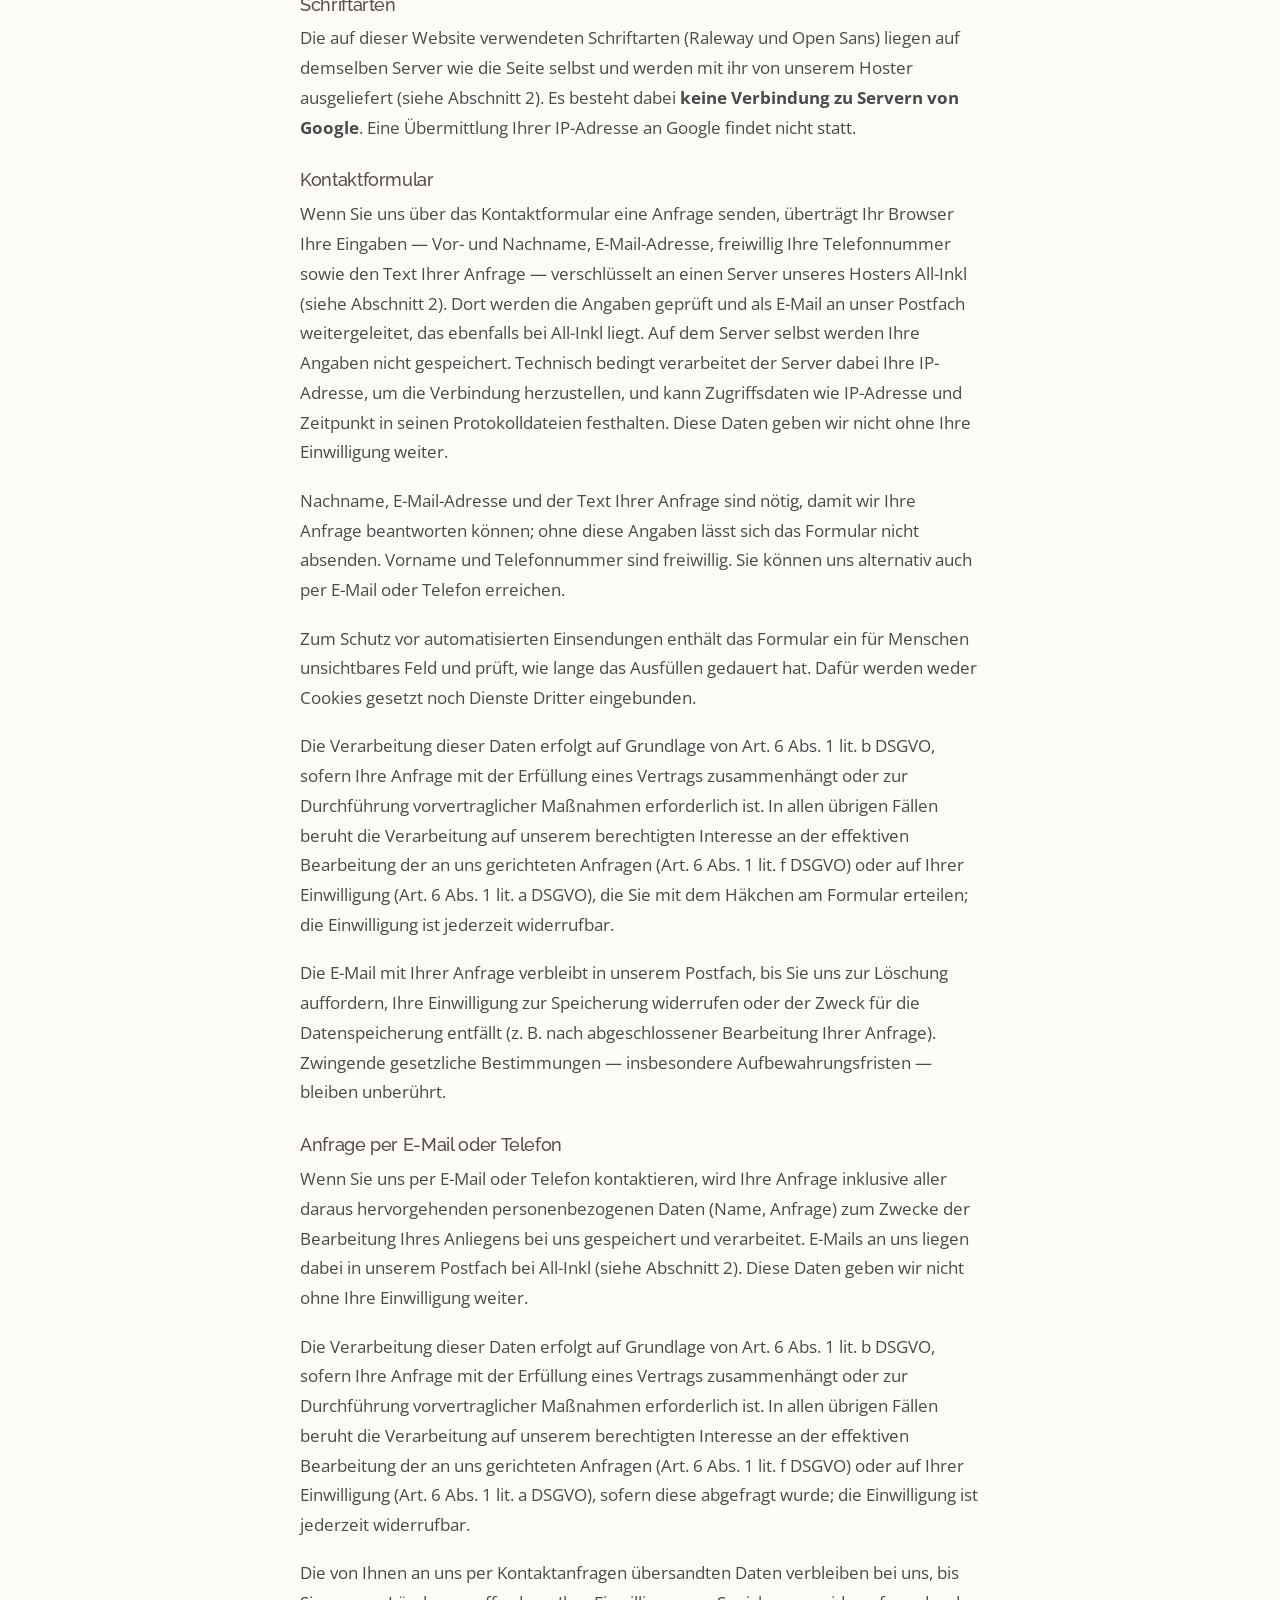
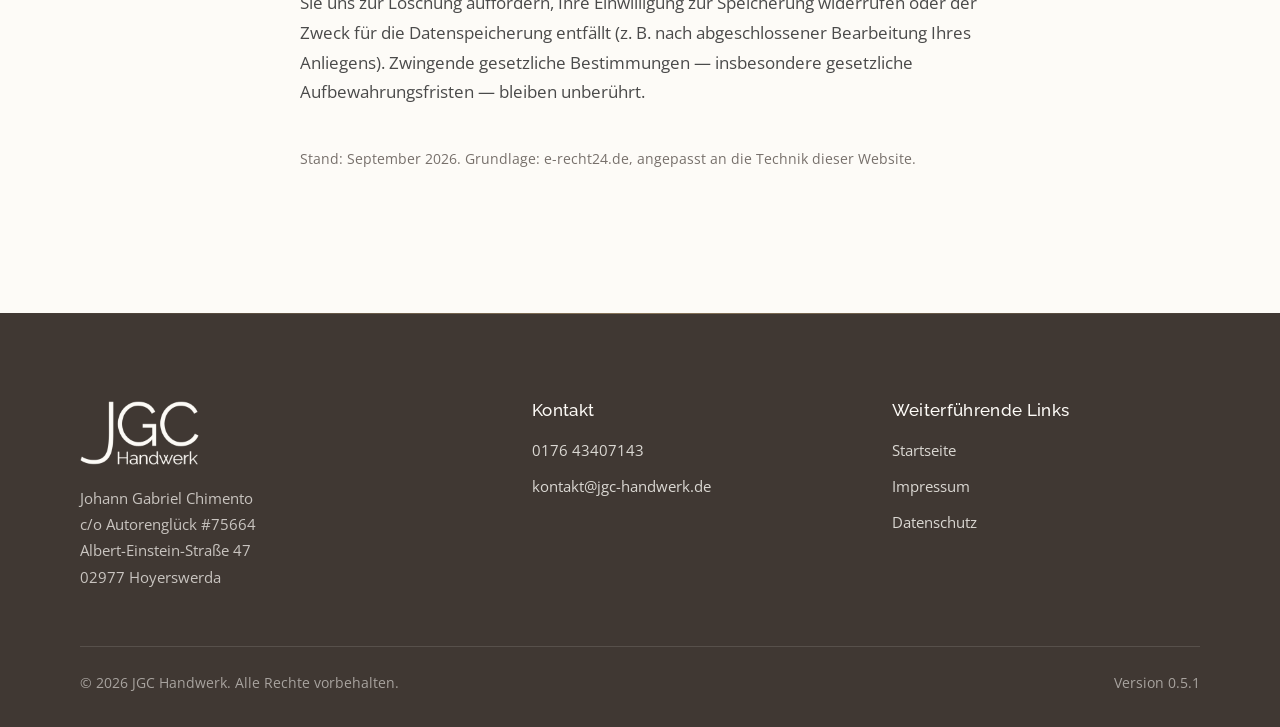
==== commit 81f926a2: "Datenschutz und Impressum fuer GitHub Pages ueberarbeitet (0.5.1) Vorbereitung auf den Umzug auf jgc" ====
--- a/datenschutz.html
+++ b/datenschutz.html
@@ -84,10 +84,10 @@
           <h3>Analyse-Tools und Tools von Drittanbietern</h3>
           <p>
             Diese Website verwendet <strong>keine</strong> Analyse-, Tracking- oder Werbedienste. Ihr Surfverhalten wird
-            nicht statistisch ausgewertet. Schriftarten und alle weiteren Bestandteile der Seite werden vom eigenen
-            Server ausgeliefert; es werden keine Inhalte von Servern Dritter nachgeladen. Nur wenn Sie das
-            Kontaktformular absenden, werden Ihre Eingaben an unseren Hoster All-Inkl übertragen (siehe Abschnitt 2 und
-            „Kontaktformular“).
+            nicht statistisch ausgewertet. Schriftarten und alle weiteren Bestandteile der Seite werden zusammen mit der
+            Seite von unserem Hoster GitHub ausgeliefert; es werden keine Inhalte von Servern weiterer Dritter
+            nachgeladen. Nur wenn Sie das Kontaktformular absenden, werden Ihre Eingaben an unseren Hoster All-Inkl
+            übertragen (siehe Abschnitt 2 und „Kontaktformular“).
           </p>
 
           <h2>2. Hosting</h2>
@@ -97,22 +97,26 @@
             Wir hosten die Inhalte dieser Website bei GitHub Pages, einem Dienst der GitHub, Inc., 88 Colin P. Kelly Jr.
             Street, San Francisco, CA 94107, USA (nachfolgend „GitHub“). Wenn Sie diese Website besuchen, erfasst GitHub
             technische Zugriffsdaten, insbesondere Ihre IP-Adresse, um die Seite an Ihren Browser ausliefern zu können.
+            Nach eigenen Angaben speichert GitHub die IP-Adresse der Besucher zudem aus Sicherheitsgründen. Die
+            Auslieferung kann über Server von GitHub und seinen Dienstleistern in verschiedenen Ländern erfolgen.
             Einzelheiten entnehmen Sie der Datenschutzerklärung von GitHub:
             <a href="https://docs.github.com/de/site-policy/privacy-policies/github-general-privacy-statement" target="_blank" rel="noopener noreferrer">
               docs.github.com — GitHub Privacy Statement</a>.
           </p>
           <p>
             Die Verwendung von GitHub Pages erfolgt auf Grundlage von Art. 6 Abs. 1 lit. f DSGVO. Wir haben ein
-            berechtigtes Interesse an einer möglichst zuverlässigen Darstellung unserer Website. Sofern eine
-            entsprechende Einwilligung abgefragt wurde, erfolgt die Verarbeitung ausschließlich auf Grundlage von Art. 6
-            Abs. 1 lit. a DSGVO und § 25 Abs. 1 TDDDG, soweit die Einwilligung die Speicherung von Cookies oder den
-            Zugriff auf Informationen im Endgerät des Nutzers umfasst. Die Einwilligung ist jederzeit widerrufbar.
-          </p>
-          <p>
-            Die Datenübermittlung in die USA wird auf die Standardvertragsklauseln der EU-Kommission gestützt.
-            Einzelheiten finden Sie unter
-            <a href="https://docs.github.com/en/site-policy/privacy-policies/github-data-protection-agreement" target="_blank" rel="noopener noreferrer">
-              docs.github.com — GitHub Data Protection Agreement</a>.
+            berechtigtes Interesse an einer zuverlässigen, sicheren und kostengünstigen Bereitstellung unserer Website.
+            Eine Einwilligung fragen wir dafür nicht ab: Die Website setzt keine Cookies und legt in Ihrem Endgerät
+            nichts ab, was nicht für die Anzeige der Seite technisch notwendig ist (§ 25 Abs. 2 Nr. 2 TDDDG).
+          </p>
+          <p>
+            <strong>Datenübermittlung in die USA</strong><br />
+            GitHub ist nach dem „EU-US Data Privacy Framework“ (DPF) zertifiziert. Der DPF ist ein Übereinkommen
+            zwischen der Europäischen Union und den USA, das die Einhaltung europäischer Datenschutzstandards bei
+            Datenverarbeitungen in den USA gewährleisten soll; die Übermittlung stützt sich damit auf den
+            Angemessenheitsbeschluss der EU-Kommission (Art. 45 DSGVO). Ergänzend setzt GitHub die
+            Standardvertragsklauseln der EU-Kommission ein (Art. 46 Abs. 2 lit. c DSGVO). Einzelheiten finden Sie in
+            der oben verlinkten Datenschutzerklärung von GitHub.
           </p>
 
           <h3>All-Inkl (Kontaktformular und E-Mail)</h3>
@@ -317,9 +321,10 @@
 
           <h3>Schriftarten</h3>
           <p>
-            Die auf dieser Website verwendeten Schriftarten (Raleway und Open Sans) werden vom eigenen Server
-            ausgeliefert. Es besteht dabei <strong>keine Verbindung zu Servern von Google</strong>. Eine Übermittlung
-            Ihrer IP-Adresse an Google findet nicht statt.
+            Die auf dieser Website verwendeten Schriftarten (Raleway und Open Sans) liegen auf demselben Server wie
+            die Seite selbst und werden mit ihr von unserem Hoster ausgeliefert (siehe Abschnitt 2). Es besteht dabei
+            <strong>keine Verbindung zu Servern von Google</strong>. Eine Übermittlung Ihrer IP-Adresse an Google findet
+            nicht statt.
           </p>
 
           <h3>Kontaktformular</h3>
@@ -328,8 +333,14 @@
             Nachname, E-Mail-Adresse, freiwillig Ihre Telefonnummer sowie den Text Ihrer Anfrage — verschlüsselt an einen
             Server unseres Hosters All-Inkl (siehe Abschnitt 2). Dort werden die Angaben geprüft und als E-Mail an unser
             Postfach weitergeleitet, das ebenfalls bei All-Inkl liegt. Auf dem Server selbst werden Ihre Angaben nicht
-            gespeichert. Technisch bedingt verarbeitet der Server dabei Ihre IP-Adresse, um die Verbindung herzustellen.
-            Diese Daten geben wir nicht ohne Ihre Einwilligung weiter.
+            gespeichert. Technisch bedingt verarbeitet der Server dabei Ihre IP-Adresse, um die Verbindung herzustellen,
+            und kann Zugriffsdaten wie IP-Adresse und Zeitpunkt in seinen Protokolldateien festhalten. Diese Daten geben
+            wir nicht ohne Ihre Einwilligung weiter.
+          </p>
+          <p>
+            Nachname, E-Mail-Adresse und der Text Ihrer Anfrage sind nötig, damit wir Ihre Anfrage beantworten können;
+            ohne diese Angaben lässt sich das Formular nicht absenden. Vorname und Telefonnummer sind freiwillig. Sie
+            können uns alternativ auch per E-Mail oder Telefon erreichen.
           </p>
           <p>
             Zum Schutz vor automatisierten Einsendungen enthält das Formular ein für Menschen unsichtbares Feld und prüft,
@@ -372,7 +383,7 @@
           </p>
 
           <p style="margin-top: 2.5rem; font-size: 0.88rem; color: var(--text-weak)">
-            Grundlage: e-recht24.de, angepasst an die Technik dieser Website.
+            Stand: September 2026. Grundlage: e-recht24.de, angepasst an die Technik dieser Website.
           </p>
         </div>
       </div>
--- a/assets/css/style.css
+++ b/assets/css/style.css
@@ -26,6 +26,10 @@
   --sand-100: #f8f3ec;
   --sand-200: #f1e9dd;
   --sand-300: #e6dac8;
+
+  /* Holz der Bretterwand im Hero: Hirnholz und Schraubenkoepfe an den Brettenden */
+  --holz-800: #3a2a1c;
+  --holz-900: #2a1d12;
 
   --text: #4a4a4a; /* Fliesstext der bestehenden Seite */
   --text-weak: #77706b;
@@ -426,6 +430,27 @@
 
 /* ---------- 7. Kopfzeile ---------------------------------- */
 
+/* Lesefaden: duenne Goldlinie am oberen Rand, waechst mit dem Scrollweg.
+   Die Breite setzt main.js als Inline-Transform — hier darf darum keine
+   transition auf transform stehen, sonst zieht die Linie nach. */
+.scrollspur {
+  position: fixed;
+  inset: 0 0 auto;
+  z-index: 130;
+  height: 2px;
+  pointer-events: none;
+}
+
+#scrollspurBalken {
+  display: block;
+  height: 100%;
+  width: 100%;
+  transform-origin: 0 50%;
+  transform: scaleX(0);
+  background: linear-gradient(to right, var(--gold-600), var(--gold-400) 60%, var(--gold-300));
+  will-change: transform;
+}
+
 .header {
   position: fixed;
   inset: 0 0 auto;
@@ -543,87 +568,155 @@
   transform: translateY(-6px) rotate(-45deg);
 }
 
-/* ---------- 8. Hero --------------------------------------- */
+/* ---------- 8. Hero: Bretterwand -------------------------- */
+
+/* Das Holzfoto wird zur Wand aus acht Brettern; die Teilung folgt den
+   echten Fugen im Foto. Beim Scrollen bleibt die Buehne stehen, die
+   Bretter gleiten weg und geben den Inhalt frei.
+
+   Zwei Betriebsarten:
+   - Ruhe (ohne JavaScript, ruhige Darstellung): die Wand ist ein Band
+     oben, der Inhalt steht sichtbar darunter.
+   - Bewegt (.js.bewegt am <html>): die Wand bedeckt die ganze Buehne,
+     main.js (Baustein Bretterwand) steuert das Oeffnen ueber GSAP.
+
+   WICHTIG: keine CSS-Transition auf transform von .hero__brett,
+   .hero__logo und .hero__buehne — GSAP setzt dort Inline-Transforms,
+   eine Transition laesst sie sichtbar nachziehen (Stolperfalle aus
+   CLAUDE.md). */
 
 .hero {
   position: relative;
-  min-height: min(100svh, 880px);
+  background: var(--sand-50);
+}
+
+/* Auf Holz braucht die Kopfzeile von Anfang an ihren hellen Glasgrund */
+.bewegt .header:not(.is-stuck) {
+  background: rgba(253, 251, 247, 0.8);
+  backdrop-filter: blur(14px) saturate(1.2);
+  -webkit-backdrop-filter: blur(14px) saturate(1.2);
+}
+
+/* Masse der Wand. --wand-b/--wand-h sind Breite und Hoehe der Wand; der
+   Baustein Bretterwand traegt die gemessenen Pixelwerte ein, die Angaben
+   hier sind der Rueckfall. --bgw/--bgh ist die Groesse, in der das Foto die
+   Wand ganz bedeckt (Seitenverhaeltnis 1,4985) — etwas breiter als noetig,
+   weil die Bretter seitlich ueberstehen. --logo ist der Durchmesser des
+   Logos vor der Wand. */
+.hero__buehne {
+  --wand-b: 100vw;
+  --wand-h: clamp(260px, 42svh, 440px);
+  --ueber: 0.04; /* seitlicher Ueberstand der Bretter, als Anteil der Wandbreite */
+  --bgw: max(calc(var(--wand-b) * (1 + 2 * var(--ueber))), calc(var(--wand-h) * 1.4985));
+  --bgh: calc(var(--bgw) / 1.4985);
+  --logo: clamp(150px, min(24vw, 30svh), 210px);
+  --mx: 0;
+  --my: 0;
+  --p: 0;
+  position: relative;
+  isolation: isolate;
+  overflow: hidden;
+  /* Ruhe-Layout: die Wand steht im Quelltext hinter dem Inhalt (sie liegt in
+     der bewegten Fassung darueber), gehoert optisch aber nach oben */
   display: flex;
+  flex-direction: column;
+  --oben: var(--header-h); /* Abstand der Wand zum oberen Rand der Buehne */
+  padding-top: var(--oben);
+}
+
+.hero__buehne > .hero__wand {
+  order: -1;
+}
+
+/* Bewegt: die Buehne fuellt den kleinen Bildschirm (svh), die Wand reicht bis
+   zur grossen Bildschirmhoehe (lvh). Am Handy verschwindet beim Scrollen die
+   Adressleiste; die angeheftete Buehne waechst dann nicht mit, und ohne den
+   Ueberstand der Wand bliebe unten ein heller Streifen. Seitlich schneidet die
+   Buehne weiter ab (clip), nach unten darf die Wand ueberstehen. Browser ohne
+   "clip" (Safari vor 16) verwerfen die Angabe und behalten "hidden" von oben. */
+.js.bewegt .hero__buehne {
+  --oben: 0px;
+  --wand-h: max(100lvh, 600px);
+  --logo: clamp(200px, min(26vw, 38svh), 340px);
+  min-height: max(100svh, 600px);
+  display: grid;
   align-items: center;
-  padding-block: calc(var(--header-h) + 2.25rem) clamp(2.5rem, 5vw, 4rem);
-  overflow: hidden;
-  isolation: isolate;
-}
-
-/* Warmer Lichtschein — das Gegenstueck zu Foras dunklem Verlauf */
-.hero__glow {
-  position: absolute;
-  inset: -20% -10% auto;
-  height: 130%;
-  z-index: -3;
+  overflow: clip visible;
+}
+
+/* Warmer Schein hinter dem Inhalt, damit die geoeffnete Buehne nicht leer wirkt */
+.hero__licht {
+  position: absolute;
+  inset: 0;
+  z-index: -1;
   background:
-    radial-gradient(64% 50% at 50% -4%, rgba(255, 255, 255, 0.98), transparent 72%),
-    radial-gradient(52% 42% at 14% 16%, rgba(240, 226, 201, 0.95), transparent 66%),
-    radial-gradient(56% 46% at 88% 22%, rgba(209, 178, 128, 0.62), transparent 68%),
-    radial-gradient(120% 62% at 50% 100%, rgba(209, 178, 128, 0.5) 0%, rgba(230, 218, 200, 0.55) 45%, transparent 78%);
-  animation: glow-drift 22s var(--ease-inout) infinite alternate;
+    radial-gradient(60% 46% at 50% 0%, rgba(255, 255, 255, 0.95), transparent 70%),
+    radial-gradient(48% 40% at 12% 22%, rgba(240, 226, 201, 0.9), transparent 66%),
+    radial-gradient(52% 44% at 90% 28%, rgba(209, 178, 128, 0.5), transparent 68%),
+    radial-gradient(120% 60% at 50% 100%, rgba(209, 178, 128, 0.42), transparent 76%);
   pointer-events: none;
 }
 
-@keyframes glow-drift {
-  0% {
-    transform: translate3d(0, 0, 0) scale(1);
-  }
-  100% {
-    transform: translate3d(-2.5%, 1.5%, 0) scale(1.07);
-  }
-}
-
-/* Holzfoto ganz leise darunter — die Herkunft der alten Seite */
-.hero__texture {
-  position: absolute;
-  inset: 0;
-  z-index: -4;
-  background: url("../img/holz.webp") center / cover no-repeat;
-  opacity: 0.13;
-  filter: saturate(0.75);
-  mask-image: linear-gradient(to bottom, transparent, #000 35%, #000 70%, transparent);
-  -webkit-mask-image: linear-gradient(to bottom, transparent, #000 35%, #000 70%, transparent);
-  pointer-events: none;
-}
-
-.hero__inner {
+/* Bewegt: der Schein reicht wie die Wand bis zur grossen Bildschirmhoehe und
+   laeuft unten weich in den naechsten Abschnitt aus — sonst stuende nach dem
+   Loesen der Anheftung eine harte Kante am Ende der Buehne. */
+.js.bewegt .hero__licht {
+  bottom: auto;
+  height: calc(var(--wand-h) + 28vh);
+  -webkit-mask-image: linear-gradient(to bottom, #000 calc(100% - 38vh), transparent);
+  mask-image: linear-gradient(to bottom, #000 calc(100% - 38vh), transparent);
+}
+
+/* ---------- Inhalt hinter der Wand ------------------------- */
+
+.hero__inhalt {
   position: relative;
-  text-align: center;
+  z-index: 1;
   display: flex;
   flex-direction: column;
   align-items: center;
-}
-
-/* Kreis-Logo als Blickfang; Kopf- und Fusszeile tragen den Schriftzug */
-.hero__mark {
-  width: clamp(88px, 10vw, 128px);
-  height: auto;
-  margin-bottom: clamp(1.25rem, 2.4vw, 1.8rem);
-  filter: drop-shadow(0 10px 26px rgba(89, 77, 70, 0.24));
-}
-
-.hero .eyebrow {
-  margin-bottom: 1.25rem;
-}
-
-.hero h1 {
-  max-width: 17ch;
+  text-align: center;
+  padding-block: clamp(2.5rem, 6vw, 4rem);
+}
+
+.js.bewegt .hero__inhalt {
+  padding-block: calc(var(--header-h) + 1.25rem) clamp(1.5rem, 4svh, 3rem);
+}
+
+/* Landeplatz des Logos. Im Ruhe-Layout bleibt das Logo auf dem Band. */
+.hero__logoplatz {
+  display: none;
+  width: clamp(84px, min(9vw, 13svh), 120px);
+  aspect-ratio: 1;
+  margin-bottom: clamp(1rem, 2.4svh, 1.6rem);
+}
+
+.js.bewegt .hero__logoplatz {
+  display: block;
+}
+
+/* Im Ruhe-Layout steht der Leitsatz schon auf dem Band */
+.hero__etikett {
+  display: none;
+}
+
+.js.bewegt .hero__etikett {
+  display: inline-flex;
+  margin-bottom: clamp(0.9rem, 2.2svh, 1.3rem);
+}
+
+.hero__titel {
+  max-width: 16.5em;
+  font-size: clamp(2.05rem, min(1rem + 3.2vw, 7.4svh), 3.9rem);
 }
 
 .hero__lead {
-  margin-top: clamp(1.2rem, 2.4vw, 1.65rem);
+  margin-top: clamp(1rem, 2.4svh, 1.5rem);
   max-width: 58ch;
-  color: var(--text);
-}
-
-.hero__actions {
-  margin-top: clamp(1.6rem, 3vw, 2.25rem);
+}
+
+.hero__aktionen {
+  margin-top: clamp(1.25rem, 3.2svh, 2.1rem);
   display: flex;
   flex-wrap: wrap;
   gap: 0.85rem;
@@ -657,6 +750,276 @@
   height: 1.05em;
   color: var(--gold-500);
   flex: none;
+}
+
+.hero__trust {
+  margin-top: clamp(1.4rem, 3.6svh, 2.75rem);
+  padding-top: clamp(1rem, 2.4svh, 1.6rem);
+}
+
+/* Startwerte der Freigabe. Gelten nur in der bewegten Betriebsart; faellt
+   das Skript aus, nimmt es .bewegt wieder weg und alles steht sichtbar da. */
+.js.bewegt .hero__inhalt [data-freigabe] {
+  opacity: 0;
+}
+
+/* Hinter der geschlossenen Wand nimmt der unsichtbare Inhalt keine Klicks an
+   (die Bretter selbst lassen Klicks durch). main.js setzt .ist-offen, sobald
+   die Bretter weit genug weg sind. */
+.js.bewegt .hero__buehne:not(.ist-offen) .hero__inhalt {
+  pointer-events: none;
+}
+
+/* ---------- Wand und Bretter ------------------------------- */
+
+.hero__wand {
+  position: relative;
+  height: var(--wand-h);
+  overflow: hidden;
+}
+
+.js.bewegt .hero__wand {
+  position: absolute;
+  inset: 0 0 auto;
+  z-index: 2;
+  height: max(100%, 100lvh);
+  overflow: visible;
+  pointer-events: none;
+}
+
+/* Aeussere Huelle: hier greifen GSAP (transform) und der Zeiger (translate).
+   Der Zeiger-Anteil laeuft mit dem Oeffnen (--p) gegen null. */
+.hero__brett {
+  position: absolute;
+  left: calc(var(--ueber) * -100%);
+  width: calc(100% + var(--ueber) * 200%);
+  top: calc(var(--von) * var(--bgh) - (var(--bgh) - var(--wand-h)) / 2);
+  height: calc((var(--bis) - var(--von)) * var(--bgh) + 0.6px);
+  translate: calc(var(--mx) * var(--tiefe, 0) * (1 - var(--p)) * 1px) 0;
+  will-change: transform;
+}
+
+/* Innere Flaeche: traegt das Foto und den Auftritt beim Laden */
+.hero__holz {
+  position: absolute;
+  inset: 0;
+  background-image: url("../img/holz.webp");
+  background-repeat: no-repeat;
+  background-size: var(--bgw) var(--bgh);
+  background-position: calc((var(--wand-b) - var(--bgw)) / 2 + var(--wand-b) * var(--ueber)) calc(var(--von) * var(--bgh) * -1);
+  box-shadow:
+    inset 0 1px 0 rgba(255, 255, 255, 0.3),
+    inset 0 -2px 5px rgba(36, 24, 14, 0.5),
+    0 4px 14px rgba(36, 24, 14, 0.38);
+}
+
+/* Hirnholz und Schrauben an beiden Brettenden — sichtbar, sobald ein Brett
+   beim Weggleiten mit seinem Ende durchs Bild faehrt */
+.hero__holz::before,
+.hero__holz::after {
+  content: "";
+  position: absolute;
+  top: 0;
+  bottom: 0;
+  width: 58px;
+  background:
+    radial-gradient(circle at 50% 50%, rgba(255, 255, 255, 0.5) 0 1.2px, transparent 1.6px) 30px 26% / 12px 12px no-repeat,
+    radial-gradient(circle at 50% 50%, rgba(255, 255, 255, 0.5) 0 1.2px, transparent 1.6px) 30px 74% / 12px 12px no-repeat,
+    radial-gradient(circle at 50% 50%, var(--holz-900) 0 4.4px, transparent 5px) 30px 26% / 12px 12px no-repeat,
+    radial-gradient(circle at 50% 50%, var(--holz-900) 0 4.4px, transparent 5px) 30px 74% / 12px 12px no-repeat;
+}
+
+.hero__holz::before {
+  left: 0;
+  border-left: 7px solid var(--holz-800);
+}
+
+.hero__holz::after {
+  right: 0;
+  transform: scaleX(-1);
+  border-left: 7px solid var(--holz-800);
+}
+
+/* ---------- Logo, Leitsatz, Hinweis ------------------------ */
+
+.hero__logo {
+  --hoehe: 1; /* 1 = schwebt vor der Wand, 0 = liegt am Platz; setzt GSAP */
+  position: absolute;
+  z-index: 3;
+  left: 50%;
+  top: calc(var(--oben) + var(--wand-h) * 0.44);
+  width: var(--logo);
+  aspect-ratio: 1;
+  margin: calc(var(--logo) / -2) 0 0 calc(var(--logo) / -2);
+  translate: calc(var(--mx) * -16px * (1 - var(--p))) calc(var(--my) * -9px * (1 - var(--p)));
+  will-change: transform;
+}
+
+/* Die Buchstaben der Bilddatei sind durchsichtig. Dahinter liegt eine halb
+   deckende helle Ebene, leicht weichgezeichnet: die Schrift wird lesbar, das
+   Holz schimmert noch durch. Sie reicht bis 98 % des Durchmessers, weil die
+   Buchstaben bis 97,4 % an den Rand gehen; der Rest liegt unter der deckenden
+   Scheibe. Der Schlagschatten sitzt hier als box-shadow statt als filter am
+   Bild — ein Bildschatten schiene durch die Buchstaben und machte sie trueb,
+   ein box-shadow wird nur ausserhalb der Ebene gemalt. */
+.hero__logo::before {
+  content: "";
+  position: absolute;
+  inset: 1%;
+  border-radius: 50%;
+  background: rgba(253, 251, 247, 0.5);
+  -webkit-backdrop-filter: blur(4px);
+  backdrop-filter: blur(4px);
+  box-shadow: 0 calc(5px + var(--hoehe) * 21px) calc(12px + var(--hoehe) * 28px) rgba(36, 24, 14, calc(0.22 + var(--hoehe) * 0.24));
+}
+
+.hero__logo img {
+  position: relative;
+  width: 100%;
+  height: 100%;
+}
+
+.hero__leitsatz {
+  position: absolute;
+  z-index: 3;
+  left: 0;
+  right: 0;
+  top: calc(var(--oben) + var(--wand-h) * 0.44 + var(--logo) / 2 + 0.6rem);
+  margin: 0;
+  padding-inline: var(--gutter);
+  text-align: center;
+  font-family: Raleway, sans-serif;
+  font-weight: 400;
+  font-size: clamp(1.05rem, 0.8rem + 1.2vw, 1.5rem);
+  letter-spacing: 0.02em;
+  color: var(--taupe-900);
+  translate: calc(var(--mx) * -8px * (1 - var(--p))) 0;
+}
+
+.js.bewegt .hero__leitsatz {
+  top: calc(var(--wand-h) * 0.44 + var(--logo) / 2 + clamp(1rem, 3svh, 2rem));
+  font-size: clamp(1.25rem, 0.9rem + 1.6vw, 2.1rem);
+}
+
+/* Dezent hellere Ebene hinter dem Leitsatz: halb deckend und dahinter leicht
+   weichgezeichnet, damit die Maserung die Buchstaben nicht zerschneidet */
+.hero__leitsatz span {
+  display: inline-block;
+  padding: 0.28em 0.95em 0.36em;
+  border-radius: var(--r-pill);
+  background: rgba(253, 251, 247, 0.5);
+  -webkit-backdrop-filter: blur(6px);
+  backdrop-filter: blur(6px);
+  box-shadow: inset 0 0 0 1px rgba(255, 255, 255, 0.3);
+}
+
+.hero__hinweis {
+  display: none;
+}
+
+.js.bewegt .hero__hinweis {
+  position: absolute;
+  z-index: 3;
+  left: 0;
+  right: 0;
+  bottom: clamp(1rem, 3.4svh, 2.2rem);
+  display: flex;
+  flex-direction: column;
+  align-items: center;
+  gap: 0.55rem;
+  font-family: Raleway, sans-serif;
+  font-size: 0.72rem;
+  font-weight: 600;
+  letter-spacing: 0.2em;
+  text-transform: uppercase;
+  color: var(--sand-50);
+}
+
+/* Dunkle, halb deckende Ebene hinter dem Wort — auf hellem wie dunklem Holz
+   lesbar. Rechts weniger Innenabstand: der Buchstabenabstand haengt hinter
+   dem letzten Buchstaben noch einmal an. */
+.hero__hinweis-wort {
+  padding: 0.5em 0.85em 0.5em 1.05em;
+  border-radius: var(--r-pill);
+  background: rgba(36, 24, 14, 0.42);
+  -webkit-backdrop-filter: blur(5px);
+  backdrop-filter: blur(5px);
+}
+
+.hero__hinweis-linie {
+  position: relative;
+  width: 1px;
+  height: 42px;
+  overflow: hidden;
+  background: rgba(253, 251, 247, 0.4);
+}
+
+/* Ein Lichtpunkt laeuft die Linie hinab */
+.hero__hinweis-linie::after {
+  content: "";
+  position: absolute;
+  inset: 0 0 auto;
+  height: 16px;
+  background: var(--sand-50);
+  animation: hinweis-lauf 2.3s var(--ease-inout) infinite;
+}
+
+@keyframes hinweis-lauf {
+  0% {
+    transform: translateY(-18px);
+  }
+  100% {
+    transform: translateY(46px);
+  }
+}
+
+/* ---------- 8b. Hero-Auftritt ------------------------------ */
+
+/* Die Bretter fahren abwechselnd von links und rechts herein. Der Auftritt
+   sitzt auf der inneren Flaeche — die Huelle gehoert GSAP.
+   Fuellmodus bewusst "backwards" statt "both": eine Animation, die nach dem
+   Ende weiter fuellt, schlaegt Inline-Styles — GSAP koennte Leitsatz und
+   Hinweis dann nicht mehr ausblenden. */
+.js.bewegt .hero__holz {
+  animation: brett-einfahren 1.2s var(--ease) backwards;
+  animation-delay: calc(0.05s + var(--n) * 0.075s);
+}
+
+@keyframes brett-einfahren {
+  from {
+    transform: translate3d(calc(var(--seite) * 104%), 0, 0);
+  }
+}
+
+.js.bewegt .hero__logo img,
+.js.bewegt .hero__logo::before {
+  animation: logo-auf 1.15s var(--ease) 0.85s backwards;
+}
+
+@keyframes logo-auf {
+  from {
+    opacity: 0;
+    scale: 0.8;
+  }
+}
+
+/* Leitsatz und Hinweis blenden an den Kindern ein, nicht am Rahmen: ein
+   Rahmen mit Deckkraft unter 1 schneidet die Weichzeichnung der hellen und
+   dunklen Ebene ab, sie spraenge dann am Ende des Auftritts sichtbar um. */
+.js.bewegt .hero__leitsatz span,
+.js.bewegt .hero__hinweis > span {
+  animation: wandtext-zeigen 0.9s var(--ease-inout) 1.5s backwards;
+}
+
+.js.bewegt .hero__hinweis > span {
+  animation-delay: 2s;
+}
+
+@keyframes wandtext-zeigen {
+  from {
+    opacity: 0;
+    transform: translate3d(0, 14px, 0);
+  }
 }
 
 /* ---------- 9. Leistungen (Reiter wie bei Fora) ----------- */
@@ -806,6 +1169,118 @@
   line-height: 1.65;
 }
 
+/* Beim Reiterwechsel setzt sich das Bild langsam zurecht und die
+   Beschriftung steigt nach — beides nur solange das Panel aktiv ist. */
+.panel.is-active .panel__media img {
+  animation: panel-ruhe 7s var(--ease-inout) both;
+}
+
+@keyframes panel-ruhe {
+  from {
+    transform: scale(1.07);
+  }
+  to {
+    transform: scale(1);
+  }
+}
+
+.panel.is-active .panel__caption {
+  animation: caption-steigen 0.8s var(--ease) 0.15s backwards;
+}
+
+@keyframes caption-steigen {
+  from {
+    opacity: 0;
+    transform: translate3d(0, 16px, 0);
+  }
+}
+
+/* Schmale Bildschirme: Liste statt Reiter. main.js setzt .tabs--liste, sobald
+   die Reiter einspaltig stehen, und baut jeder Leistung einen Kopf aus ihrem
+   Reiter. Dann steht jede Leistung als Karte da: Nummer, Titel, Kurztext und
+   darunter ihr Bild. Ohne JavaScript bleibt es bei Reiterleiste und erstem Bild. */
+.panel__kopf {
+  display: none;
+}
+
+.tabs--liste .tabs__list {
+  display: none;
+}
+
+.tabs--liste .tabs__panels {
+  display: flex;
+  flex-direction: column;
+  gap: 1rem;
+  overflow: visible;
+  border: 0;
+  border-radius: 0;
+  box-shadow: none;
+  background: none;
+}
+
+.tabs--liste .panel {
+  position: relative;
+  inset: auto;
+  opacity: 1;
+  visibility: visible;
+  transform: none;
+  padding: 0.75rem;
+  border: 1px solid rgba(209, 178, 128, 0.4);
+  border-radius: var(--r-lg);
+  background: var(--glass-bg);
+  box-shadow: var(--shadow-sm);
+}
+
+.tabs--liste .panel__kopf {
+  display: flex;
+  align-items: flex-start;
+  gap: 1rem;
+  padding: 0.6rem 0.6rem 1rem;
+  color: var(--ink);
+}
+
+.tabs--liste .panel__kopf .tab__num {
+  color: var(--gold-600);
+}
+
+.tabs--liste .panel__media {
+  border-radius: var(--r-md);
+}
+
+/* Schmal bricht die Bildunterschrift in mehr Zeilen um und reicht hoeher ins
+   Bild — der dunkle Verlauf muss darum weiter hinauf und kraeftiger sein */
+.tabs--liste .panel__media::after {
+  background: linear-gradient(to top, rgba(47, 42, 38, 0.92) 0%, rgba(47, 42, 38, 0.74) 48%, rgba(47, 42, 38, 0.2) 80%, transparent 94%);
+}
+
+/* Der Titel steht schon im Kopf der Karte; fuer Vorleseprogramme bleibt er
+   in der Bildunterschrift erhalten, nur unsichtbar */
+.tabs--liste .panel__caption h3 {
+  position: absolute;
+  width: 1px;
+  height: 1px;
+  overflow: hidden;
+  clip: rect(0 0 0 0);
+  white-space: nowrap;
+}
+
+.tabs--liste .panel__caption p {
+  margin-top: 0;
+}
+
+/* In der Liste sind alle Bilder zugleich zu sehen — kein Auftritt je Wechsel */
+.tabs--liste .panel .panel__media img,
+.tabs--liste .panel .panel__caption {
+  animation: none;
+}
+
+/* Auf Tablets wird das Bild sonst sehr hoch */
+@media (min-width: 600px) {
+  .tabs--liste .panel__media {
+    aspect-ratio: 16 / 9;
+  }
+}
+
 .area-note {
   margin-top: clamp(2rem, 4vw, 3rem);
   display: flex;
@@ -873,7 +1348,9 @@
   margin: 0 0 1.5rem;
 }
 
-.about__quote span {
+/* Bewusst eine eigene Klasse: ein blankes "span" traefe auch die
+   .wort-Spannen der Wort-Einblendung und machte jedes Wort zum Block. */
+.about__quote-akzent {
   display: block;
   color: var(--accent-text);
   font-weight: 400;
@@ -960,6 +1437,21 @@
   overflow: hidden;
   box-shadow: var(--shadow-md);
   background: var(--sand-200);
+}
+
+/* Die Karten der Bahn blenden einzeln gestaffelt ein (Klasse und --sd setzt
+   main.js). Bewusst auf der Karte statt auf Bahn oder Gleis: die beiden
+   werden von ScrollTrigger transformiert und vertragen keine transition. */
+.js .shot {
+  opacity: 0;
+  transform: translate3d(0, 34px, 0) scale(0.96);
+  transition: opacity 0.7s var(--ease-inout), transform 0.9s var(--ease);
+  transition-delay: var(--sd, 0ms);
+}
+
+.js .shot.ist-da {
+  opacity: 1;
+  transform: none;
 }
 
 .shot img {
@@ -1455,6 +1947,27 @@
 .js .reveal-group.is-visible > * {
   opacity: 1;
   transform: none;
+}
+
+/* Ueberschriften bauen sich Wort fuer Wort auf: main.js zerlegt Elemente
+   mit data-worte in .wort-Spannen und setzt je Wort die Verzoegerung --wd.
+   Ohne JavaScript gibt es keine Spannen — der Text steht dann einfach da. */
+.wort {
+  display: inline-block;
+}
+
+.js [data-worte] .wort {
+  opacity: 0;
+  transform: translate3d(0, 0.5em, 0);
+  filter: blur(6px);
+  transition: opacity 0.55s var(--ease-inout), transform 0.75s var(--ease), filter 0.65s var(--ease-inout);
+  transition-delay: var(--wd, 0ms);
+}
+
+.js [data-worte].ist-da .wort {
+  opacity: 1;
+  transform: none;
+  filter: none;
 }
 
 /* ---------- 16. Anpassung an Geraete ---------------------- */
@@ -1542,6 +2055,23 @@
   .trustbar__item {
     font-size: 0.82rem;
   }
+
+  /* Hero: mehr Ueberstand der Bretter, sonst ragen Hirnholz und Schrauben der
+     Brettenden schon im Ruhezustand ins schmale Bild */
+  .hero__buehne {
+    --ueber: 0.2;
+  }
+
+  /* In der angehefteten Buehne muss alles auf einen Schirm passen */
+  .js.bewegt .hero__lead,
+  .js.bewegt .hero__trust-weit {
+    display: none;
+  }
+
+  .hero__aktionen .btn {
+    padding: 0.95rem 1.5rem;
+    font-size: 0.98rem;
+  }
 }
 
 /* ---------- 17. Ruhige Darstellung ------------------------ */
@@ -1560,10 +2090,16 @@
   }
 
   .js .reveal,
-  .js .reveal-group > * {
+  .js .reveal-group > *,
+  .js [data-worte] .wort,
+  .js .shot {
     opacity: 1 !important;
     transform: none !important;
-  }
+    filter: none !important;
+  }
+
+  /* Die Bretterwand im Hero braucht hier keine Regel: bei ruhiger Darstellung
+     setzt der Kopf der Seite kein .bewegt, sie ist dann ein ruhiges Holzband. */
 }
 
 /* ---------- 18. Druck ------------------------------------- */
@@ -1571,13 +2107,25 @@
 @media print {
   .header,
   .nav,
-  .hero__glow,
-  .hero__texture,
+  .scrollspur,
+  .hero__wand,
+  .hero__logo,
+  .hero__logoplatz,
+  .hero__leitsatz,
+  .hero__hinweis,
   .rail,
   .form {
     display: none !important;
   }
 
+  /* Im Druck steht der Hero-Inhalt einfach da, auch mitten im Oeffnen */
+  .hero__inhalt [data-freigabe] {
+    opacity: 1 !important;
+    visibility: visible !important;
+    transform: none !important;
+    filter: none !important;
+  }
+
   body {
     background: #fff;
     color: #000;
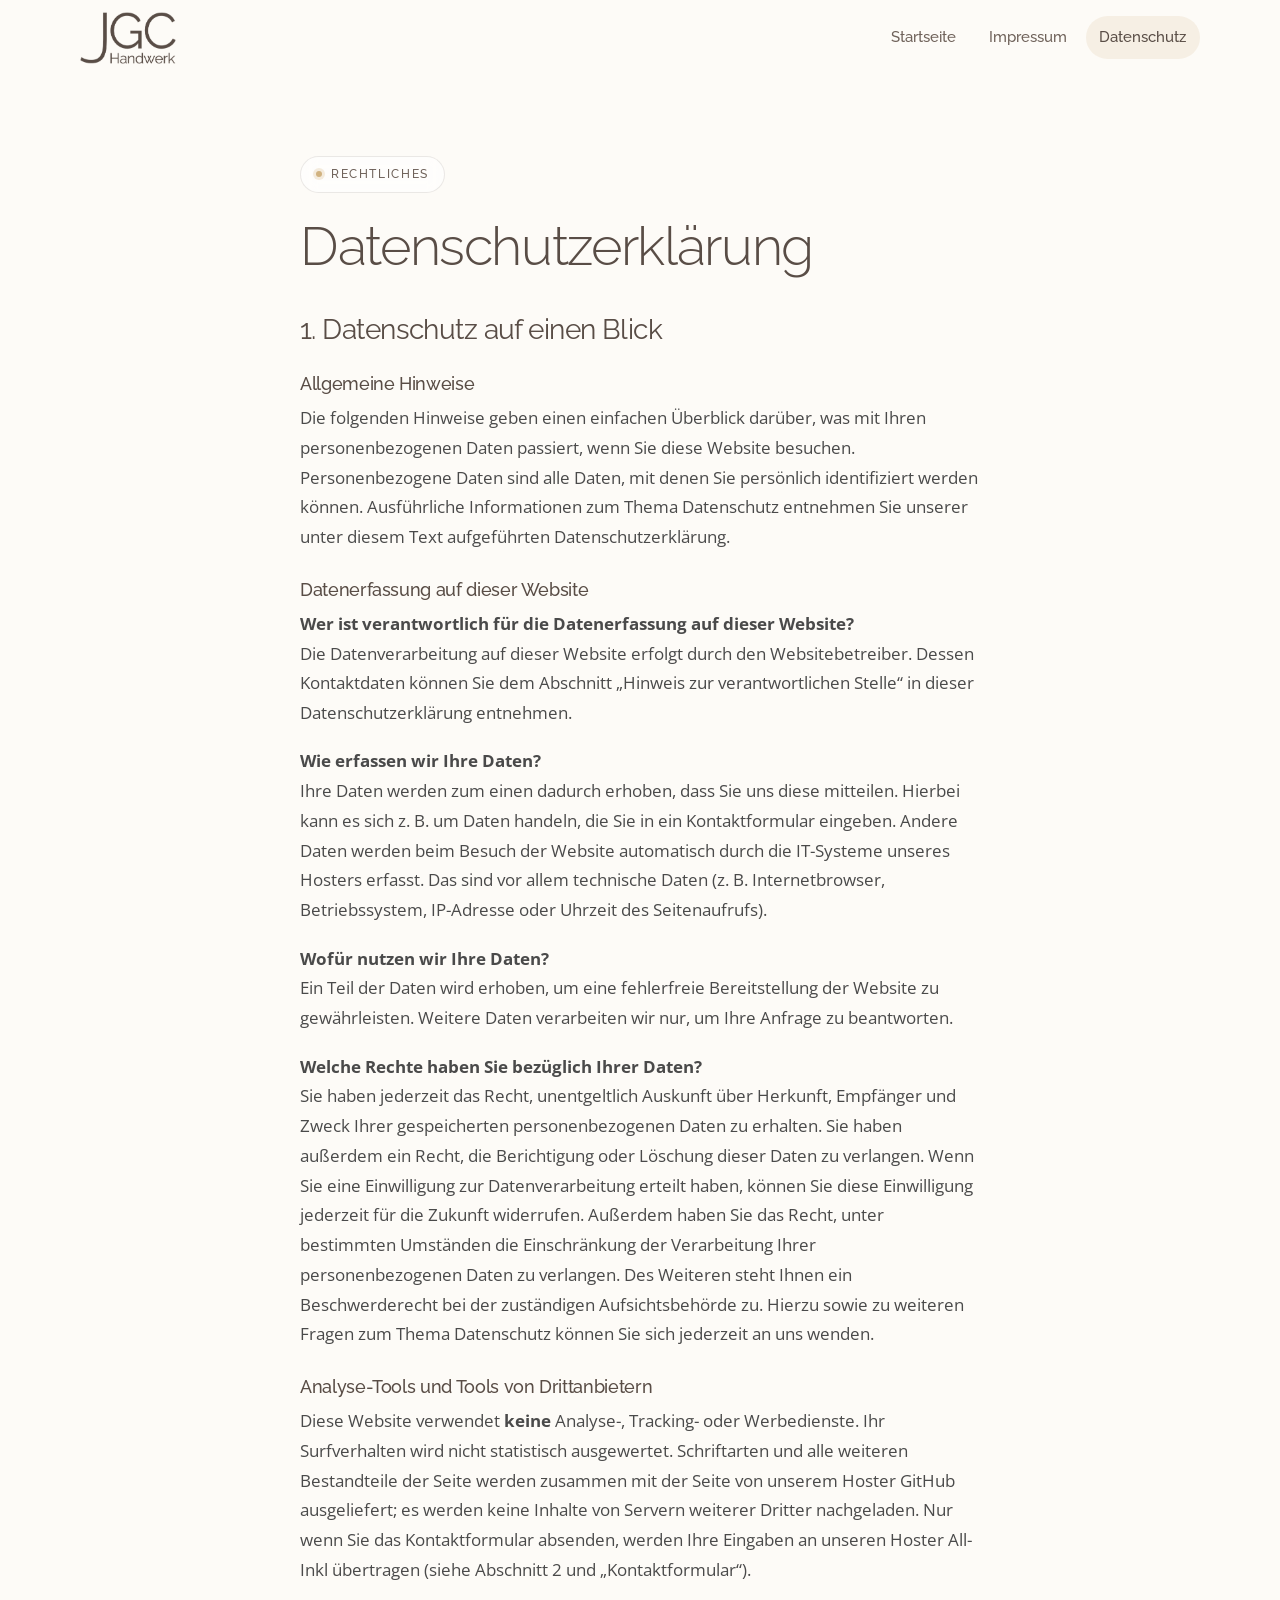
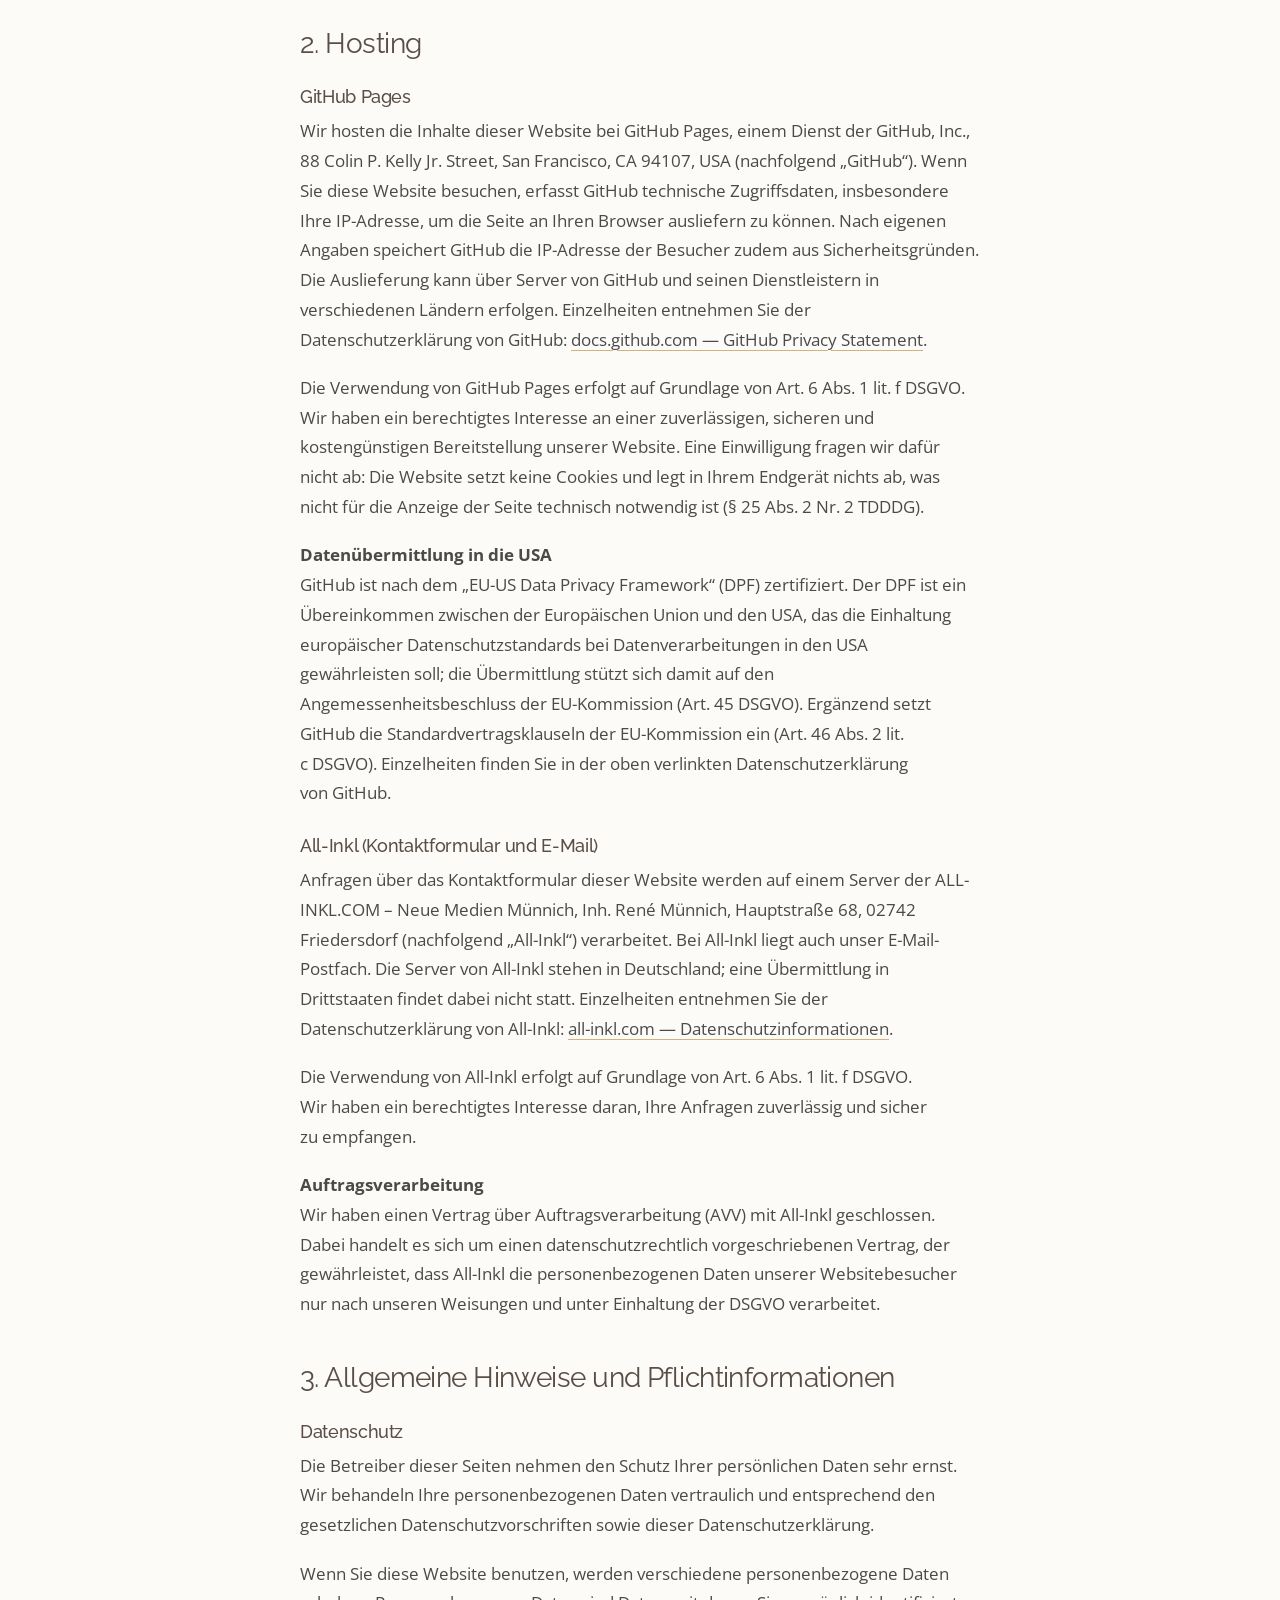
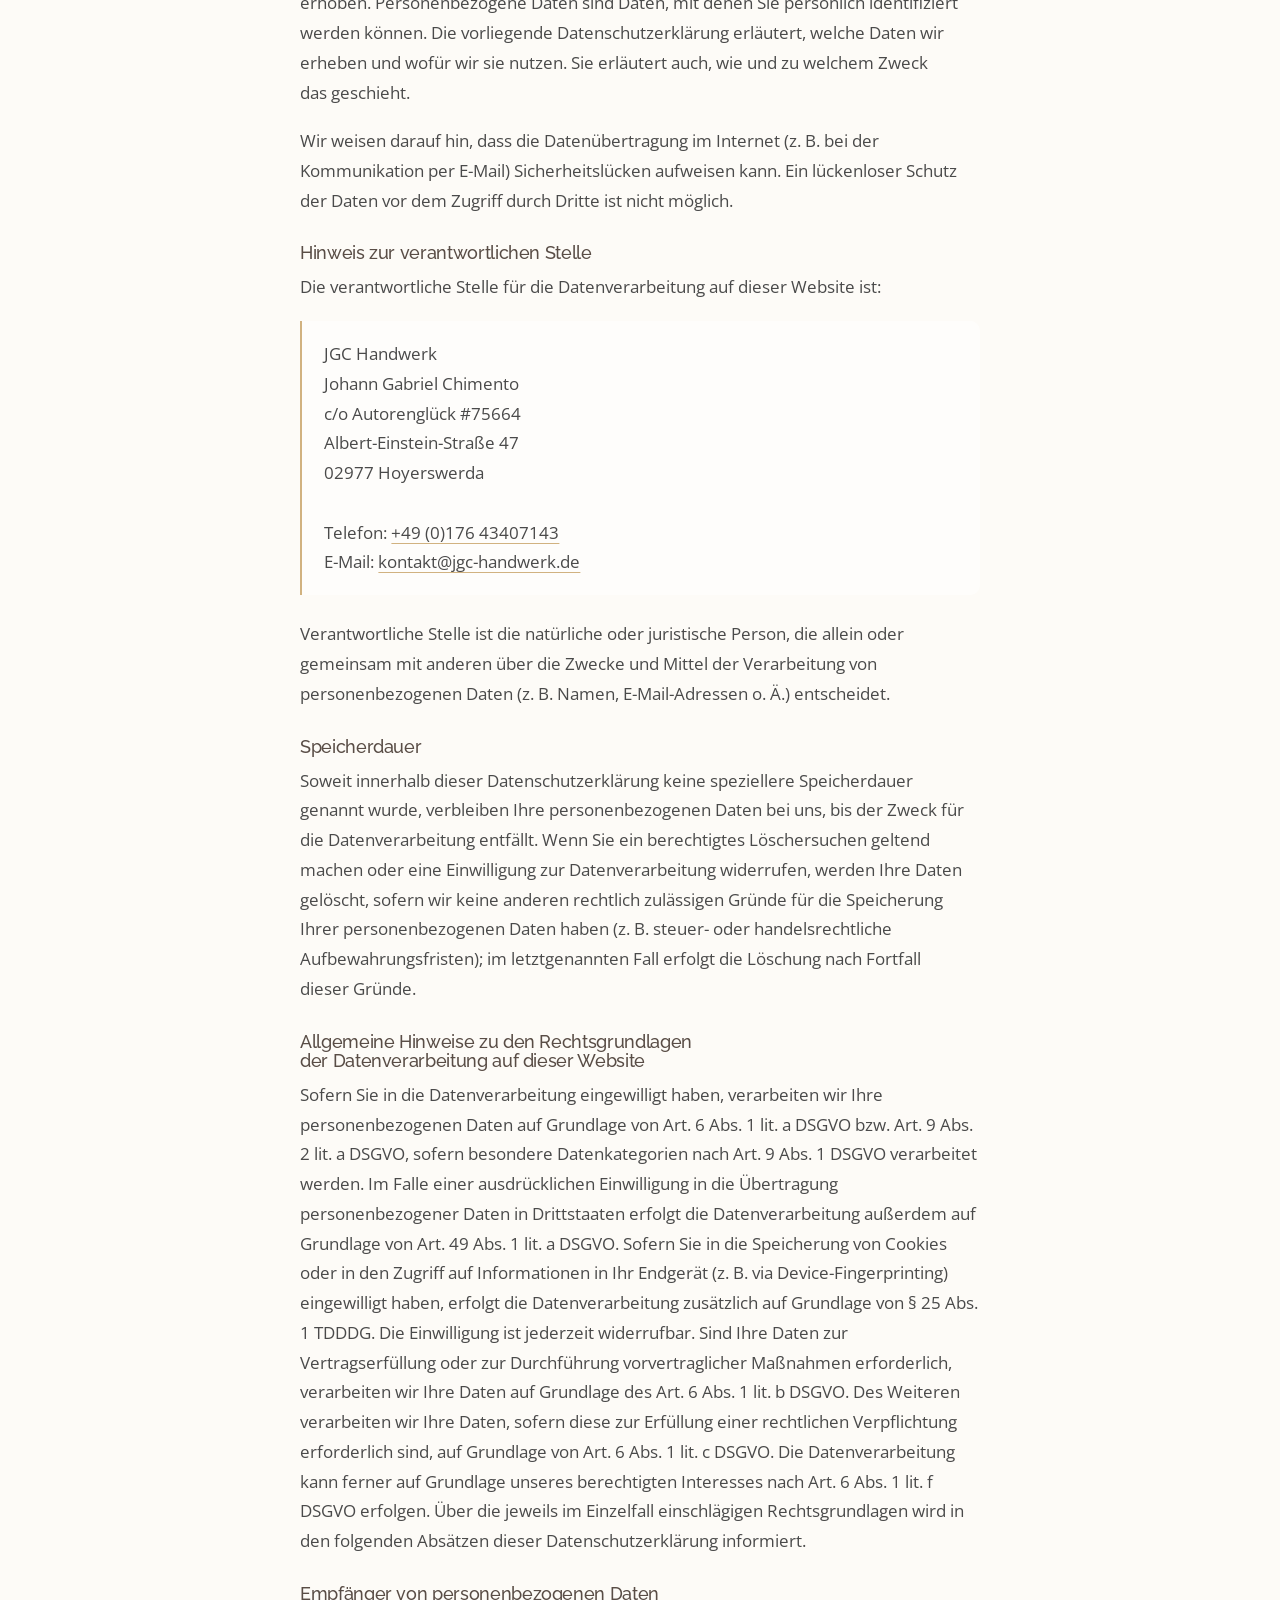
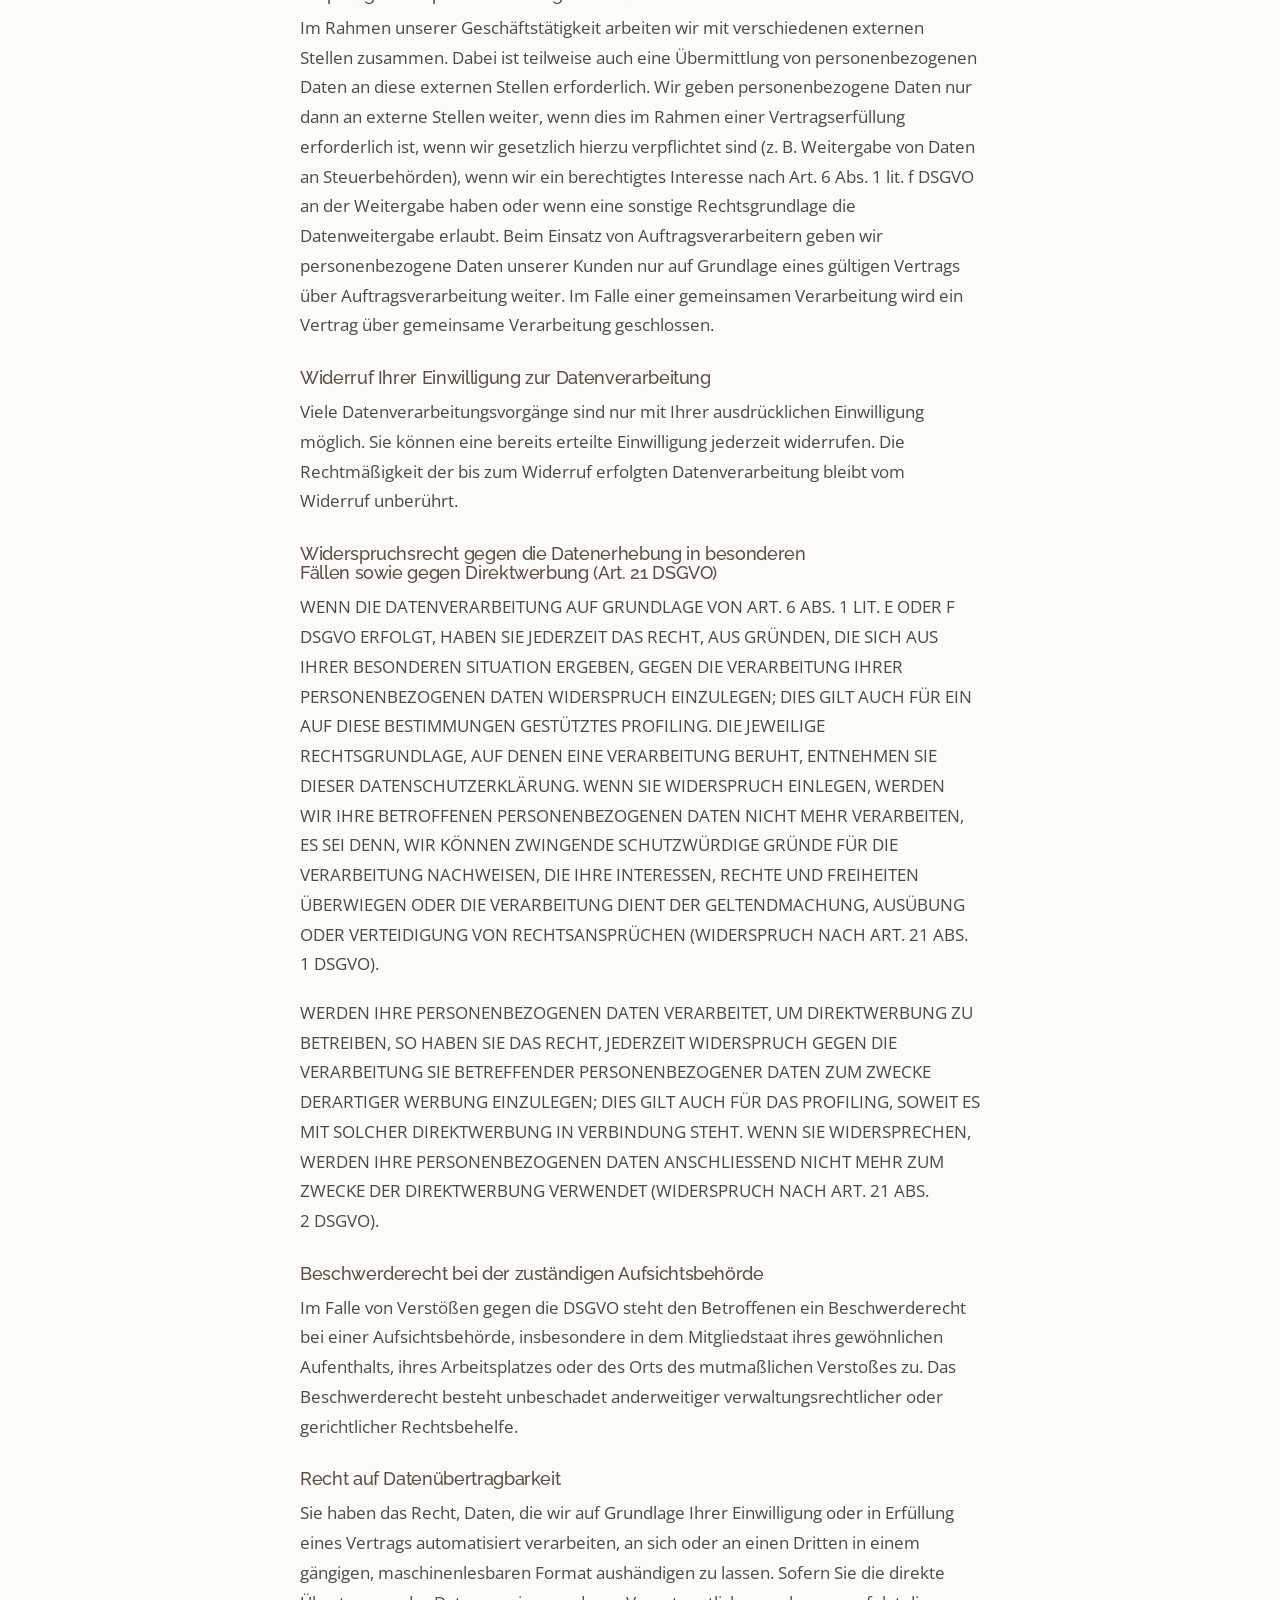
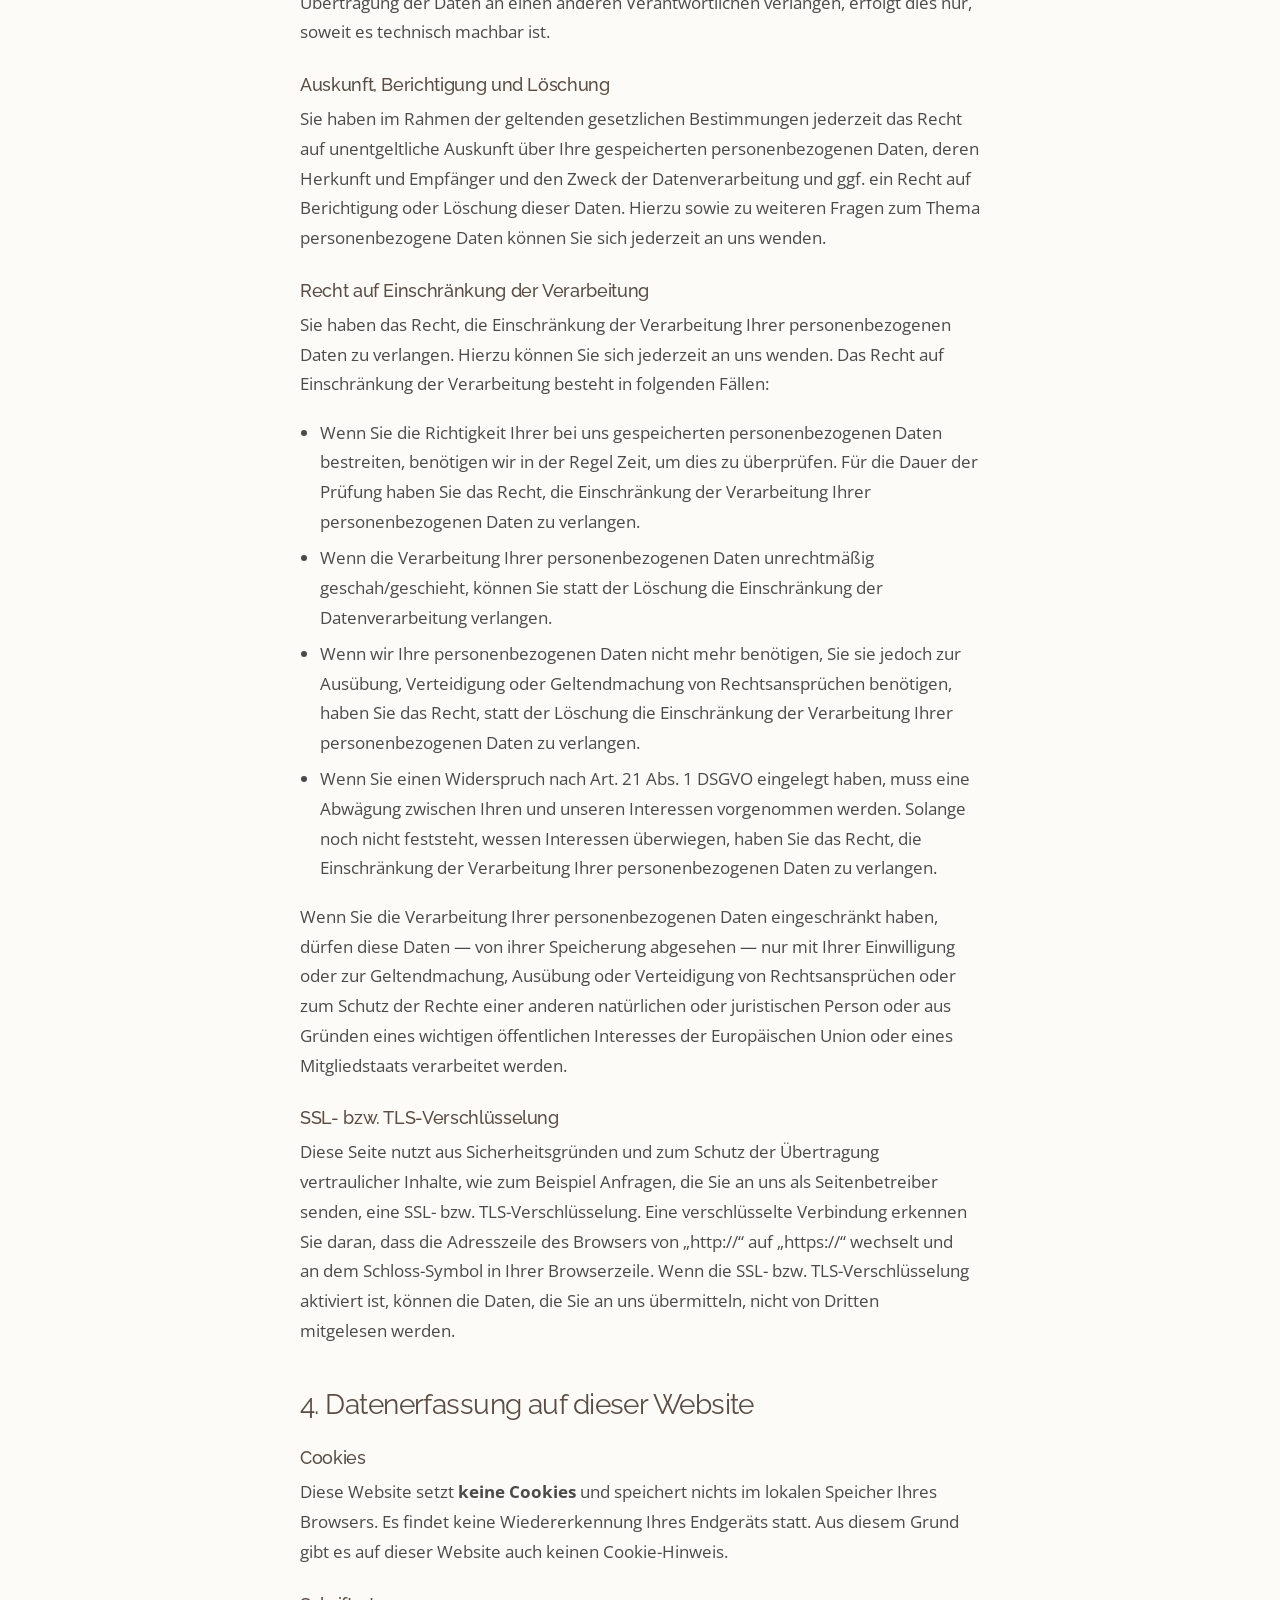
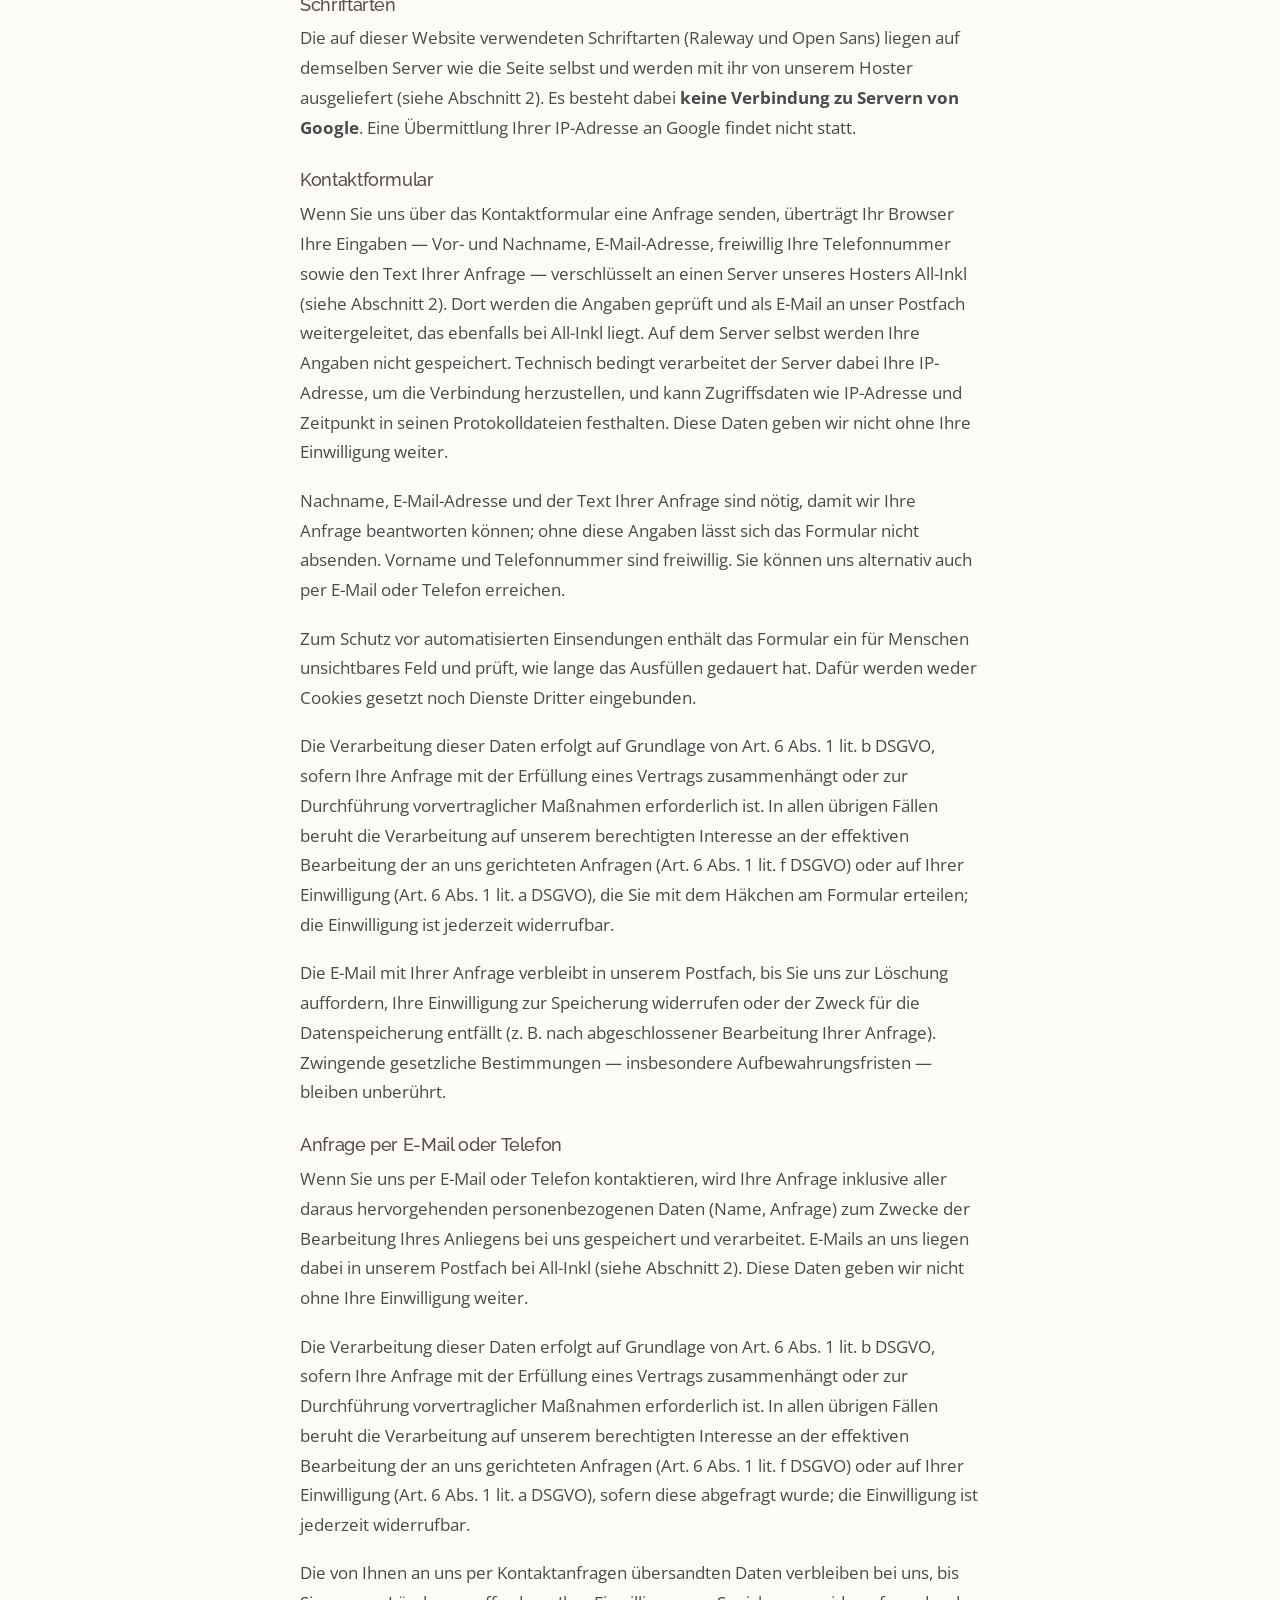
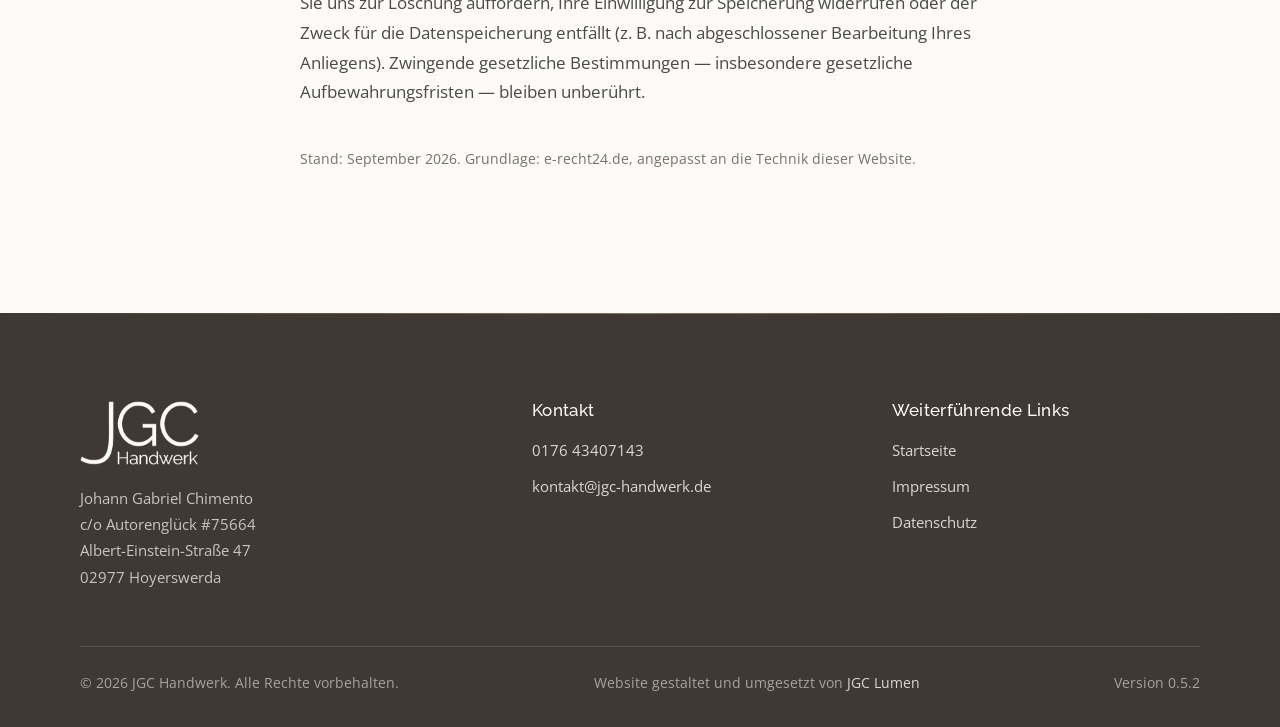
==== commit b40e3385: "Projekte-Hinweis, JGC-Lumen-Link und Umzugsvorbereitung (0.5.2) Gabriel hat manche gezeigten Projekt" ====
--- a/datenschutz.html
+++ b/datenschutz.html
@@ -424,6 +424,7 @@
 
         <div class="footer__bottom">
           <span>&copy; <span id="jahr">2026</span> JGC Handwerk. Alle Rechte vorbehalten.</span>
+          <span>Website gestaltet und umgesetzt von <a href="https://jgc-lumen.de/" target="_blank" rel="noopener">JGC Lumen</a></span>
           <span>Version <span id="version">—</span></span>
         </div>
       </div>
--- a/assets/css/style.css
+++ b/assets/css/style.css
@@ -1310,6 +1310,9 @@
   grid-template-columns: minmax(0, 0.9fr) minmax(0, 1.1fr);
   gap: clamp(2rem, 5vw, 4.5rem);
   align-items: center;
+  /* Der goldene Schein hinter dem Portraet ragt am Handy sonst 1 px ueber den Seitenrand (V7).
+     clip statt hidden: schneidet nur seitlich und macht keinen Scrollbereich auf. */
+  overflow-x: clip;
 }
 
 .about__media {
